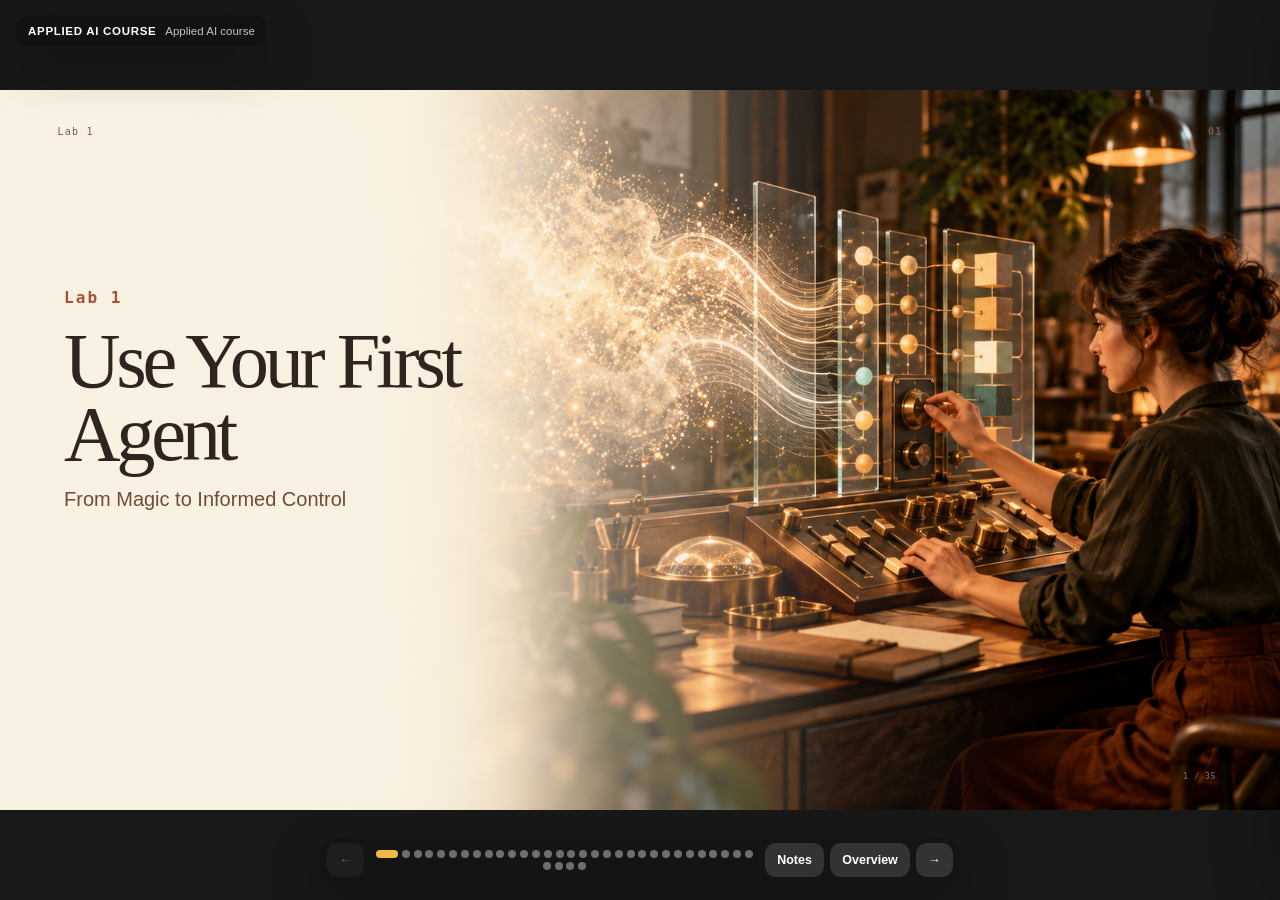
==== session-1/index.html @ b7b02f61 "Publish updated Lab 1 and Lab 2 presentations with participant notes" ====
<!doctype html><html lang="en"><head><meta charset="utf-8"><meta name="viewport" content="width=device-width,initial-scale=1"><link rel="stylesheet" href="../shared/styles.css?v=20261012-final-lab-1"><link rel="stylesheet" href="../shared/final-lab.css?v=20261012-final-lab-1"><link rel="stylesheet" href="../shared/lab1-feedback.css?v=20261027-artifact"><link rel="stylesheet" href="../shared/lab1-next.css?v=20261026-refresh"><link rel="stylesheet" href="../shared/lab1-interface.css?v=20261026-refresh"><link rel="stylesheet" href="../shared/lab1-additions.css?v=20261101-merged"><link rel="stylesheet" href="../shared/introduction.css?v=20261101-merged"></head><body data-deck="complete"><main id="deck" aria-live="polite"></main><div class="topbar"><div><b id="deckTitle"></b><span>Applied AI course</span></div><div><span>Full version</span><b id="deckDuration"></b></div></div><nav class="controls"><button id="previous">←</button><div id="progress"></div><button id="notesButton">Notes</button><button id="overviewButton">Overview</button><button id="next">→</button></nav><aside id="notes" aria-hidden="true"><button id="closeNotes">×</button><h2 id="notesTitle"></h2><div id="notesBody"></div></aside><section id="overview"><header><div><p>SECTION OVERVIEW</p><h2>Slide sequence</h2></div><button id="closeOverview">Close</button></header><div id="overviewGrid"></div></section><script src="../shared/decks.js?v=20261012-final-lab-1"></script><script src="../shared/setup-deck.js?v=20261012-final-lab-1"></script><script src="../shared/final-lab-deck.js?v=20261012-final-lab-1"></script><script src="../shared/lab1-additions-deck.js?v=20261101-merged"></script><script src="../shared/introduction-deck.js?v=20261101-community-led"></script><script src="../shared/complete-deck.js?v=20261101-merged"></script><script src="../shared/lab1-feedback-notes.js?v=20261025-approved"></script><script src="../shared/participant-notes.js?v=20261101-community-led"></script><script src="../shared/app.js?v=20261101-participant-notes"></script><script src="../shared/final-lab-enhance.js?v=20261012-final-lab-1"></script><script src="../shared/lab1-feedback.js?v=20261027-artifact"></script><script src="../shared/lab1-next.js?v=20261026-refresh"></script><script src="../shared/lab1-interface-annotations.js?v=20261026-refresh"></script><script src="../shared/lab1-interface.js?v=20261026-refresh"></script><script src="../shared/lab1-additions.js?v=20261101-merged"></script><script src="../shared/lab1-hosting.js?v=20261101-merged"></script><script src="../shared/introduction.js?v=20261101-community-led"></script></body></html>
---- shared/styles.css ----
:root{--ink:#13232c;--paper:#f4f7f5;--muted:#53666f;--accent:#745de8;--accent2:#14b8c4;--warm:#f0a536;--alert:#ef5d66;--shadow:0 18px 55px rgba(0,0,0,.24)}
.sandbox-focus{left:10.8%!important;top:31%!important;width:12%!important;height:11%!important}
.github-signup-focus{left:92.4%!important;top:3%!important;width:5.8%!important;height:9%!important}
.drive-mark{left:57%!important}.microsoft-mark{left:66%!important}

/* Approved Claude Code refinements. */
.prompt-cowboy-flow a,.prompt-cowboy-flow button{display:inline-grid;place-items:center;padding:.65rem 1rem;border:2px solid #704b37;border-radius:999px;background:#fff8e9;color:#30241f;font-size:clamp(18px,1.3vw,22px);font-weight:850;text-decoration:none;cursor:pointer}.prompt-cowboy-flow a:hover,.prompt-cowboy-flow button:hover,.prompt-cowboy-flow button.active{background:#704b37;color:#fff}.guidance-prompt{margin-top:.3rem}.guidance-prompt .copy-card{padding:.8rem 1rem}.guidance-prompt .copy-card pre{max-height:11vh;font-size:clamp(14px,1vw,17px);line-height:1.3}.prompt-practice:has(.guidance-prompt:not([hidden]))>.copy-card pre{max-height:19vh}.prompt-practice:has(.guidance-prompt:not([hidden]))>.copy-card{padding:1rem}
.context-image-labels{position:absolute;z-index:3;left:2%;right:2%;top:1rem;display:grid;grid-template-columns:repeat(6,1fr);gap:.5rem}.context-image-labels span{padding:.5rem .35rem;border-radius:999px;background:rgba(48,36,31,.9);color:#fff;font-size:clamp(15px,1vw,18px);font-weight:850;text-align:center;backdrop-filter:blur(8px)}
.mcp-image{background:#f8efe0}.mcp-image figcaption{display:none}.mcp-service-labels{position:absolute;inset:.65rem 0 auto;z-index:3}.mcp-service-labels span{position:absolute;transform:translateX(-50%);padding:.3rem .7rem;border-radius:999px;background:rgba(48,36,31,.88);color:#fff;font-size:clamp(17px,1.1vw,21px);font-weight:800;line-height:1;box-shadow:0 5px 14px rgba(48,36,31,.16)}.mcp-service-labels span:nth-child(1){left:32.4%}.mcp-service-labels span:nth-child(2){left:50%}.mcp-service-labels span:nth-child(3){left:67.6%}
.skill-essentials article,.git-benefits article{background:#fff8e9!important;color:#30241f!important;border-color:#704b37!important}.skill-essentials article:nth-child(2),.git-benefits article:nth-child(2){background:#f2e3ce!important}.skill-essentials article:nth-child(3),.git-benefits article:nth-child(3){background:#e8d6bd!important}.github-link{display:block;color:inherit;text-decoration:none}.github-link:focus-visible{outline:5px solid #ad5736;outline-offset:5px;border-radius:28px}
.git-command-list{display:grid;grid-template-columns:1fr 1fr;gap:.75rem;min-height:49vh}.git-command-list>article{display:grid;grid-template-columns:10rem 1fr;gap:.8rem;align-items:center;padding:.8rem 1rem;border:3px solid #704b37;border-radius:20px;background:#fff8e9;box-shadow:6px 7px 0 rgba(112,75,55,.11)}.git-command-list>article>b{font-family:Inter,Arial,sans-serif;font-size:clamp(22px,1.55vw,27px);line-height:1}.command-options{display:grid;gap:.45rem}.command-line{display:grid;grid-template-columns:5.2rem 1fr auto;gap:.55rem;align-items:center;padding:.45rem .55rem;border-radius:12px;background:#30241f;color:#fff}.command-line.single{grid-template-columns:1fr auto}.command-line small{font-size:clamp(13px,.9vw,16px);font-weight:850;color:#e9d6bd}.command-line code,.command-line pre{margin:0;overflow:hidden;white-space:pre-wrap;color:#fff;font:750 clamp(13px,.9vw,16px)/1.25 Menlo,Consolas,monospace}.command-line button{padding:.45rem .7rem;border:0;border-radius:999px;background:#e6c596;color:#30241f;font-size:clamp(13px,.88vw,15px);font-weight:850;cursor:pointer}
*{box-sizing:border-box}
html,body{margin:0;width:100%;height:100%;overflow:hidden;background:#181818;color:var(--ink);font-family:Inter,Arial,Helvetica,sans-serif}
button{font:inherit}.topbar{position:fixed;left:1rem;right:1rem;top:1rem;z-index:80;display:flex;justify-content:space-between;pointer-events:none}.topbar div{display:flex;gap:.55rem;align-items:center;padding:.55rem .75rem;border-radius:12px;background:rgba(19,19,19,.84);color:#fff;box-shadow:var(--shadow);backdrop-filter:blur(12px);font-size:.72rem}.topbar b{letter-spacing:.06em;text-transform:uppercase}.topbar span{color:#bfc3c5}
#deck{position:fixed;left:50%;top:50%;width:min(100vw,calc(100vh * 1.777777));height:min(100vh,56.25vw);transform:translate(-50%,-50%);overflow:hidden;background:#eee}.slide-theme{display:contents}
.slide{position:absolute;inset:0;display:none;overflow:hidden;isolation:isolate}.slide.active{display:block}.slide h1,.slide p{margin:0}.slide-image{position:absolute;inset:0;z-index:-5;width:100%;height:100%;object-fit:cover}.image-wash,.grid-bg,.paper-texture{position:absolute;inset:0;z-index:-4}.slide-header{position:absolute;left:4.5vw;right:4.5vw;top:4vh;display:flex;justify-content:space-between;font-family:Menlo,Consolas,monospace;font-size:clamp(10px,.78vw,14px);letter-spacing:.12em}.slide-copy{position:absolute;left:5vw;top:13vh;width:43vw}.eyebrow{font-family:Menlo,Consolas,monospace;font-size:clamp(10px,.78vw,14px);font-weight:800;letter-spacing:.13em}.slide-copy h1{margin:.65rem 0 1rem;font-size:clamp(40px,4.7vw,76px);font-weight:650;letter-spacing:-.055em;line-height:.94}.subtitle{max-width:38ch;font-size:clamp(16px,1.3vw,23px);line-height:1.35}.visual-stage{position:absolute;right:5vw;top:20vh;width:42vw;min-height:48vh}.visual-list{display:grid;gap:.72rem;margin:0;padding:0;list-style:none}.visual-list li{position:relative;padding:1rem 1.1rem;font-size:clamp(14px,1.18vw,21px);line-height:1.25}.activity{position:absolute;left:5vw;bottom:10vh;width:42vw;padding:.9rem 1rem;border-left:4px solid currentColor}.activity small{display:block;margin-bottom:.35rem;font-family:Menlo,Consolas,monospace;font-size:clamp(9px,.7vw,12px);font-weight:800;letter-spacing:.12em}.activity p{font-size:clamp(13px,1.08vw,19px);line-height:1.35}footer{position:absolute;left:5vw;right:5vw;bottom:3.2vh;display:flex;justify-content:space-between;font-family:Menlo,Consolas,monospace;font-size:clamp(8px,.65vw,11px);letter-spacing:.06em}

/* Technical learning studio */
.theme-studio .slide{background:var(--paper);color:var(--ink)}.theme-studio .grid-bg{background-image:linear-gradient(rgba(19,35,44,.055) 1px,transparent 1px),linear-gradient(90deg,rgba(19,35,44,.055) 1px,transparent 1px);background-size:32px 32px}.theme-studio .slide-header{color:#51636c}.theme-studio .eyebrow{color:var(--accent)}.theme-studio .visual-list{grid-template-columns:repeat(2,1fr)}.theme-studio .visual-list li{min-height:10vh;border-top:5px solid var(--accent2);background:rgba(255,255,255,.88);box-shadow:10px 10px 0 rgba(20,184,196,.1)}.theme-studio .visual-list li:nth-child(2n){border-color:var(--accent)}.theme-studio .visual-list li:nth-child(3n){border-color:var(--warm)}.theme-studio .activity{color:#34505b;border-color:var(--alert)}.theme-studio footer{color:#65777e}
.theme-studio .layout-hero .slide-copy{width:50vw;top:16vh}.theme-studio .layout-hero .slide-copy h1{font-size:clamp(54px,6.2vw,98px)}.theme-studio .layout-hero .visual-stage{top:51vh;left:5vw;right:5vw;width:auto;min-height:0}.theme-studio .layout-hero .visual-list{grid-template-columns:repeat(4,1fr)}.theme-studio .layout-hero .activity{left:auto;right:5vw;top:17vh;bottom:auto;width:28vw}.theme-studio .layout-journey .visual-list{grid-template-columns:repeat(5,1fr);gap:.8vw}.theme-studio .layout-journey .visual-list li{display:grid;place-items:center;min-height:20vh;text-align:center}.theme-studio .layout-system .visual-list,.theme-studio .layout-layers .visual-list{grid-template-columns:repeat(3,1fr)}.theme-studio .layout-poll .visual-list,.theme-studio .layout-decision .visual-list{grid-template-columns:repeat(2,1fr)}.theme-studio .layout-classification .visual-list{grid-template-columns:repeat(5,1fr)}.theme-studio .layout-classification .visual-list li{padding:.85rem;min-height:22vh}.theme-studio .layout-secrets .visual-list{grid-template-columns:repeat(5,1fr)}

/* Cinematic illustrated world */
.theme-cinematic .slide{background:linear-gradient(135deg,#f5ead7,#c8a983);color:#30241f}.theme-cinematic .image-wash{background:linear-gradient(90deg,rgba(249,241,225,.98) 0%,rgba(249,241,225,.9) 34%,rgba(249,241,225,.2) 63%,transparent 82%)}.theme-cinematic .slide-header{color:#735e50}.theme-cinematic .eyebrow{color:#a45232}.theme-cinematic .slide-copy h1{font-family:Georgia,"Times New Roman",serif;font-weight:500}.theme-cinematic .subtitle{color:#704b37}.theme-cinematic .visual-stage{padding:1.2rem;background:rgba(37,27,21,.78);color:#fff;border:1px solid rgba(255,255,255,.22);border-radius:22px;box-shadow:var(--shadow);backdrop-filter:blur(10px)}.theme-cinematic .visual-list li{padding:.85rem 1rem;border-bottom:1px solid rgba(255,255,255,.18)}.theme-cinematic .activity{border-color:#a45232;color:#544338;background:rgba(255,255,255,.34)}.theme-cinematic footer{color:#705c4f}.theme-cinematic .layout-hero .slide-copy{top:20vh;width:46vw}.theme-cinematic .layout-hero .slide-copy h1{font-size:clamp(52px,6vw,94px)}.theme-cinematic .layout-hero .visual-stage{display:none}.theme-cinematic .layout-hero .activity{bottom:12vh}.theme-cinematic .layout-training{color:#fff}.theme-cinematic .layout-training .image-wash{background:linear-gradient(90deg,rgba(32,22,17,.96),rgba(32,22,17,.78) 48%,rgba(32,22,17,.08) 82%)}.theme-cinematic .layout-training .slide-copy{width:44vw}.theme-cinematic .layout-training .eyebrow{color:#ffc359}.theme-cinematic .layout-training .subtitle{color:#ddd1c7}.theme-cinematic .layout-training .visual-stage{top:38vh;left:5vw;right:auto;width:48vw;min-height:0}.theme-cinematic .layout-training .activity{left:auto;right:4vw;bottom:9vh;width:30vw;color:#fff;background:rgba(35,25,20,.72);border-color:#ffc359}.theme-cinematic .layout-training footer{color:#eee}.theme-cinematic .layout-folder .visual-stage,.theme-cinematic .layout-document .visual-stage{background:rgba(255,255,255,.83);color:#33261f}.theme-cinematic .layout-folder .visual-list li,.theme-cinematic .layout-document .visual-list li{border-color:rgba(51,38,31,.18)}

/* Lab 1 cinematic opening and reusable agent navigation. */
.theme-cinematic .layout-lab-hero .slide-copy{left:5vw;top:22vh;width:35vw}.theme-cinematic .layout-lab-hero .slide-copy h1{margin-bottom:1.1rem;font-size:clamp(66px,6.125vw,98px);line-height:.92}.theme-cinematic .layout-lab-hero .subtitle{max-width:18ch;font-size:clamp(22px,1.7vw,28px);line-height:1.25}.theme-cinematic .layout-lab-hero .visual-stage{display:none}.theme-cinematic .layout-lab-hero .image-wash{background:linear-gradient(90deg,rgba(249,241,225,.99) 0%,rgba(249,241,225,.96) 31%,rgba(249,241,225,.42) 48%,rgba(249,241,225,.05) 66%,transparent 80%)}
.theme-cinematic .layout-agent-navigation .slide-copy{left:5vw;top:18vh;width:31vw}.theme-cinematic .layout-agent-navigation .slide-copy h1{margin-bottom:1rem;font-size:clamp(58px,5.35vw,86px);line-height:.93}.theme-cinematic .layout-agent-navigation .subtitle{max-width:25ch;font-size:clamp(21px,1.55vw,26px);line-height:1.3}.theme-cinematic .layout-agent-navigation .image-wash{background:linear-gradient(90deg,rgba(249,241,225,.99) 0%,rgba(249,241,225,.95) 29%,rgba(249,241,225,.5) 40%,rgba(249,241,225,.05) 55%,transparent 69%)}.theme-cinematic .layout-agent-navigation .visual-stage{inset:0;width:100%;height:100%;min-height:0;padding:0;background:transparent;border:0;border-radius:0;box-shadow:none;backdrop-filter:none;pointer-events:none}.agent-navigation-map{position:absolute;inset:0}.agent-system-caption,.agent-nav-label{position:absolute;z-index:3;display:grid;place-items:center;transform:translate(-50%,-50%);border:2px solid #704b37;border-radius:999px;background:rgba(255,248,233,.94);color:#30241f;box-shadow:0 8px 22px rgba(48,36,31,.18);font-family:Inter,Arial,Helvetica,sans-serif;font-weight:850;line-height:1;text-align:center;backdrop-filter:blur(9px)}.agent-system-caption{left:65%;top:29%;padding:.5rem 1.2rem;background:#30241f;color:#fff;border-color:#30241f;font-size:clamp(16px,1.15vw,20px)}.agent-nav-label{min-width:8.5rem;padding:.65rem 1rem;font-size:clamp(17px,1.25vw,22px)}.agent-nav-label.component-context{left:45%;top:16%}.agent-nav-label.component-tools{left:84%;top:15%}.agent-nav-label.component-model{left:65%;top:50%}.agent-nav-label.component-human{left:42%;top:79%;min-width:12.5rem}.agent-nav-label.component-permissions{left:85%;top:78%;min-width:10rem}.agent-nav-label.state-current{background:#f0a536;border-color:#30241f;color:#30241f;box-shadow:0 0 0 7px rgba(240,165,54,.22),0 10px 24px rgba(48,36,31,.24)}.agent-nav-label.state-upcoming{opacity:.44;filter:grayscale(1)}.agent-component-shade{position:absolute;z-index:2;display:none;border:5px solid transparent;border-radius:38%;transform:translate(-50%,-50%)}.agent-component-shade.component-context{left:45%;top:22%;width:24%;height:31%}.agent-component-shade.component-tools{left:85%;top:22%;width:23%;height:32%}.agent-component-shade.component-model{left:65%;top:49%;width:20%;height:36%;border-radius:50%}.agent-component-shade.component-human{left:42%;top:77%;width:28%;height:35%}.agent-component-shade.component-permissions{left:86%;top:75%;width:22%;height:34%}.agent-component-shade.state-upcoming{display:block;background:rgba(48,36,31,.42);backdrop-filter:grayscale(1) brightness(.62)}.agent-component-shade.state-current{display:block;border-color:#f0a536;background:rgba(240,165,54,.06);box-shadow:0 0 0 10px rgba(240,165,54,.12),0 0 30px rgba(240,165,54,.34)}

/* Tactile storybook workshop */
.theme-storybook .slide{background:#e9ddc8;color:#2d2823}.theme-storybook .paper-texture{background:radial-gradient(circle at 10% 20%,rgba(255,255,255,.7),transparent 32%),linear-gradient(145deg,rgba(255,255,255,.2),rgba(126,74,43,.08));mix-blend-mode:screen}.theme-storybook .image-wash{background:linear-gradient(90deg,rgba(244,232,211,.98),rgba(244,232,211,.87) 36%,rgba(244,232,211,.13) 66%,transparent 82%)}.theme-storybook .slide-header{color:#655a4f}.theme-storybook .eyebrow{color:#ad5736}.theme-storybook .slide-copy h1{font-family:Georgia,"Times New Roman",serif;font-weight:500}.theme-storybook .subtitle{color:#5d5147}.theme-storybook .visual-stage{padding:1.35rem 1.5rem;border:3px solid #164a41;border-radius:8px;background:#fff9eb;box-shadow:14px 14px 0 #c96b42;transform:rotate(.4deg)}.theme-storybook .visual-list li{padding:.8rem 1rem;border-bottom:1px solid #d8c8ad}.theme-storybook .visual-list li::before{content:counter(list-item,decimal-leading-zero);margin-right:.8rem;color:#c96b42;font-family:Menlo,Consolas,monospace;font-weight:800}.theme-storybook .activity{border-color:#c96b42;background:rgba(255,249,235,.7);color:#51463d}.theme-storybook footer{color:#6d6257}.theme-storybook .layout-hero .slide-copy{top:19vh;width:47vw}.theme-storybook .layout-hero .slide-copy h1{font-size:clamp(50px,5.8vw,92px)}.theme-storybook .layout-hero .visual-stage{display:none}.theme-storybook .layout-hero .activity{bottom:12vh}.theme-storybook .layout-activity .visual-list,.theme-storybook .layout-criteria .visual-list,.theme-storybook .layout-evidence .visual-list{display:grid;grid-template-columns:repeat(2,1fr)}.theme-storybook .layout-experiment .visual-stage{transform:rotate(-.5deg);box-shadow:14px 14px 0 #ddb34b}

/* Special visuals */
.training-console{padding:.2rem .2rem .1rem}.training-question small{color:#ffc359;font-family:Menlo,Consolas,monospace;font-size:.72rem;letter-spacing:.12em}.training-question p{margin:.7rem 0 1.1rem;font-size:clamp(19px,1.65vw,29px)}.candidate{color:#ffc359;font-family:Menlo,Consolas,monospace}.loss-row,.iteration-row{display:flex;justify-content:space-between;gap:1rem;font-family:Menlo,Consolas,monospace;font-size:clamp(10px,.78vw,13px)}.loss-track{height:10px;margin:.8rem 0;border-radius:99px;background:rgba(255,255,255,.16);overflow:hidden}.loss-fill{display:block;width:96%;height:100%;border-radius:inherit;background:linear-gradient(90deg,#ef7452,#ffc359);transition:width .35s}.challenge{margin-top:.8rem!important;color:#ffc359;font-weight:700}.training-actions{display:flex;gap:.6rem;margin-top:1rem}.training-actions button{border:1px solid #fff;border-radius:999px;padding:.62rem .85rem;background:transparent;color:#fff;cursor:pointer}.training-actions .primary{border-color:#ffc359;background:#ffc359;color:#30241f;font-weight:800}.token-demo{padding:1rem}.source-sentence{font-family:Georgia,serif;font-size:clamp(24px,2.2vw,38px)}.token-row{display:flex;flex-wrap:wrap;gap:.55rem;margin:1.4rem 0}.token-row span{padding:.75rem .9rem;border-radius:8px;background:hsl(calc(22 + var(--i)*18),70%,55%);font-family:Menlo,Consolas,monospace;font-size:clamp(14px,1.1vw,19px)}.token-code{color:#d9cfc8;font-family:Menlo,Consolas,monospace}.probability-demo>p{margin-bottom:1.4rem!important;font-family:Georgia,serif;font-size:clamp(20px,1.7vw,29px)}.probability-demo>div{display:grid;grid-template-columns:1fr 2fr auto;gap:.7rem;align-items:center;margin:.8rem 0}.probability-demo i{height:13px;border-radius:99px;background:#e1d2c4;overflow:hidden}.probability-demo i::after{content:"";display:block;width:var(--w);height:100%;background:hsl(calc(22 + var(--i)*22),72%,57%)}.probability-demo b{font-family:Menlo,Consolas,monospace}

/* AI theory slides 8 and 9: centre-left teaching controls over cinematic imagery. */
.theme-cinematic .layout-tokens,.theme-cinematic .layout-training{color:#fff}.theme-cinematic .layout-tokens .image-wash,.theme-cinematic .layout-training .image-wash{background:linear-gradient(90deg,rgba(31,21,16,.97) 0%,rgba(31,21,16,.91) 47%,rgba(31,21,16,.28) 69%,transparent 86%)}.theme-cinematic .layout-tokens .slide-copy,.theme-cinematic .layout-training .slide-copy{left:5vw;top:9vh;width:52vw}.theme-cinematic .layout-tokens .slide-copy h1,.theme-cinematic .layout-training .slide-copy h1{margin-bottom:.6rem;font-size:clamp(48px,4vw,64px);line-height:.98}.theme-cinematic .layout-tokens .subtitle,.theme-cinematic .layout-training .subtitle{max-width:50vw;color:#eee2d8;font-size:clamp(18px,1.44vw,23px)}.theme-cinematic .layout-tokens .visual-stage,.theme-cinematic .layout-training .visual-stage{left:5vw;right:auto;top:29vh;width:50vw;min-height:0;padding:0;background:transparent;border:0;border-radius:0;box-shadow:none;backdrop-filter:none}
.token-demo,.training-console{padding:1.2vw 1.35vw;border:1px solid rgba(255,255,255,.26);border-radius:22px;background:rgba(27,20,16,.88);box-shadow:0 18px 55px rgba(0,0,0,.27);backdrop-filter:blur(11px)}.token-definition{color:#ffc359;font-size:clamp(16px,1.15vw,19px);font-weight:750}.source-sentence{margin:.42rem 0 .8rem!important;font-size:clamp(23px,1.85vw,30px)}.token-stage{margin-top:.65rem}.token-stage small,.token-generation>small,.training-question small,.training-answers small{display:block;margin-bottom:.4rem;color:#ffc359;font-size:clamp(12px,.9vw,15px);font-weight:800;letter-spacing:.04em}.token-pieces,.token-ids{display:flex;flex-wrap:wrap;gap:.38rem}.token-pieces span,.token-ids span{display:grid;place-items:center;min-width:3.25rem;height:2.25rem;padding:0 .6rem;border-radius:8px;font-size:clamp(14px,1vw,17px);font-weight:750}.token-pieces span{background:#fff3dd;color:#35251e}.token-ids span{background:#345f60;color:#fff;font-family:Menlo,Consolas,monospace}.token-generation{margin-top:.75rem;padding-top:.7rem;border-top:1px solid rgba(255,255,255,.2)}.generated-tokens{display:flex;align-items:center;flex-wrap:wrap;gap:.35rem;min-height:2.8rem}.generated-tokens em{color:#cabbb0;font-size:clamp(15px,1vw,17px)}.generated-token{display:grid;place-items:center;min-width:2.8rem;height:2.35rem;padding:0 .55rem;border-radius:8px;background:#fff3dd;color:#35251e;font-size:clamp(17px,1.25vw,21px);font-style:normal;font-weight:800;transition:transform .25s,background .25s}.generated-token.revealing{background:#ffc359;font-family:Menlo,Consolas,monospace;transform:scale(1.05)}.token-actions,.training-actions{display:flex;gap:.7rem;margin-top:.7rem}.token-actions button,.training-actions button{border:1px solid #fff;border-radius:999px;padding:.65rem 1rem;background:transparent;color:#fff;font-size:clamp(14px,1vw,17px);font-weight:750;cursor:pointer}.token-actions .primary,.training-actions .primary{border-color:#ffc359;background:#ffc359;color:#30241f}.token-actions button:disabled,.training-actions button:disabled{cursor:default;opacity:.52}
.theme-cinematic .layout-training .visual-stage{top:31vh}
.theme-cinematic .layout-tokens .visual-stage{width:42vw}.layout-tokens .token-demo{padding:1.45vw 1.55vw}.layout-tokens .source-sentence{margin:0 0 1rem!important;font-size:clamp(27px,2.05vw,34px)}.layout-tokens .token-stage{margin-top:.8rem}.layout-tokens .token-pieces,.layout-tokens .token-ids{gap:.48rem}.layout-tokens .token-pieces span,.layout-tokens .token-ids span{display:flex;align-items:center;justify-content:center;min-width:3.35rem;height:2.65rem;padding:.1rem .7rem;font-size:clamp(16px,1.18vw,20px);line-height:1}.layout-tokens .token-generation{margin-top:1rem;padding-top:1rem}.layout-tokens .generated-tokens{align-items:center;min-height:3rem}.layout-tokens .generated-token{display:flex;align-items:center;justify-content:center;height:2.65rem;font-size:clamp(19px,1.38vw,23px);line-height:1}.layout-tokens .token-actions{margin-top:.9rem}.layout-tokens .token-actions button{font-size:clamp(15px,1.08vw,18px)}
.parameter-visual small{display:block;margin-bottom:.45rem;color:#ffc359;font-size:clamp(12px,.9vw,15px);font-weight:800;text-align:center}.parameter-pulse{grid-template-columns:repeat(6,1fr)}
.training-question p{margin:.2rem 0 .7rem!important;font-size:clamp(22px,1.55vw,26px)}.training-answers{display:grid;grid-template-columns:1fr 1fr;gap:.75rem}.training-answers>div{min-height:5.6rem;padding:.75rem 1rem;border:1px solid rgba(255,255,255,.23);border-radius:14px;background:rgba(255,255,255,.07)}.training-answers b{display:block;font-family:Georgia,serif;font-size:clamp(22px,1.6vw,27px)}.training-answers .candidate{color:#ffc359;font-family:Menlo,Consolas,monospace}.training-progress{display:grid;grid-template-columns:1fr 8.4rem;gap:1rem;align-items:center;margin-top:.85rem}.loss-row{font-size:clamp(15px,1.05vw,18px)}.loss-track{height:14px;margin:.75rem 0 0}.parameter-pulse{display:grid;grid-template-columns:repeat(6,1fr);gap:.28rem}.parameter-pulse i{aspect-ratio:1;border-radius:3px;background:linear-gradient(135deg,#ffc359,#54cfca);transition:opacity .35s,transform .35s}.challenge{min-height:1.8rem;margin:.75rem 0 0!important;color:#ffc359;font-family:Georgia,serif;font-size:clamp(20px,1.5vw,25px);font-weight:700}.challenge[hidden]{display:none}.training-actions{margin-top:.75rem}

/* Relationship diagrams */
.visual-stage b,.visual-stage small{font-family:Menlo,Consolas,monospace}.visual-stage span{display:block}.stack-diagram{display:flex;align-items:center;justify-content:center;gap:.65rem;min-height:36vh}.stack-diagram div{flex:1;padding:1.2rem .8rem;border:2px solid currentColor;border-radius:14px;text-align:center}.stack-diagram span{margin-top:.55rem;font-size:.8em;opacity:.72}.stack-diagram i{font-size:.72em;font-style:normal;opacity:.65}.system-map{position:relative;min-height:39vh}.system-core{position:absolute;left:50%;top:50%;width:34%;padding:1.25rem;transform:translate(-50%,-50%);border-radius:50%;background:var(--accent);color:#fff;text-align:center}.system-core span{margin-top:.4rem;font-size:.8em}.orbit{position:absolute;padding:.65rem .8rem;border:2px solid var(--accent2);border-radius:999px;background:#fff;font:700 .75em Menlo,Consolas,monospace}.o1{left:5%;top:9%}.o2{right:4%;top:10%}.o3{right:1%;bottom:9%}.o4{left:3%;bottom:8%}.o5{left:39%;bottom:0}.four-checks{display:grid;grid-template-columns:repeat(2,1fr);gap:.8rem}.four-checks div{min-height:15vh;padding:1rem;border:2px solid currentColor;border-radius:18px;background:rgba(255,255,255,.75)}.four-checks b{display:block;margin-bottom:.7rem;color:var(--accent);font-size:1.25em}.four-checks.recap b{color:var(--alert)}.flow-diagram{display:flex;flex-wrap:wrap;align-items:center;justify-content:center;gap:.55rem;min-height:34vh}.flow-diagram div{padding:.95rem;border:2px solid currentColor;border-radius:12px;text-align:center}.flow-diagram i{font-size:.7em;font-style:normal;opacity:.75}.flow-diagram .loop{flex-basis:100%;text-align:center;color:#ffc359}.quadrant-diagram{display:grid;grid-template-columns:repeat(2,1fr);gap:.7rem}.quadrant-diagram div{min-height:15vh;padding:1rem;border:1px solid rgba(255,255,255,.38);border-radius:13px}.quadrant-diagram span{margin-top:.65rem;font-size:.78em;opacity:.78}.split-diagram{display:grid;grid-template-columns:1fr auto 1fr;gap:.8rem;align-items:center;min-height:35vh}.split-diagram>div:not(.versus){padding:1.2rem;border:2px solid currentColor;border-radius:16px}.split-diagram small{display:block;margin-bottom:.7rem;color:#ffc359}.split-diagram span{margin-top:.7rem;font-size:.78em;line-height:1.45}.versus{font-size:1.8em}.context-stack{display:flex;flex-direction:column-reverse;gap:.3rem}.context-stack div{padding:.65rem 1rem;border-radius:8px;background:rgba(255,255,255,.13);border-left:5px solid #ffc359}.context-stack small{margin-top:.5rem;line-height:1.35;color:#eadfd6}.choice-grid{display:grid;grid-template-columns:repeat(2,1fr);gap:.6rem}.choice-grid div{padding:.8rem;border:1px solid rgba(255,255,255,.32);border-radius:10px}.choice-grid span{margin-top:.35rem;font-size:.75em;opacity:.75}.choice-grid .human{grid-column:1/-1;border-color:#ffc359}.boundary-diagram{display:grid;grid-template-columns:1fr auto 1fr;gap:.75rem;align-items:center;min-height:34vh}.boundary-diagram>div{padding:1rem;border-radius:14px}.inside{border:2px solid #5fd2ad}.outside{border:2px dashed #ef7452}.boundary-diagram span{margin-top:.6rem;font-size:.76em}.gate{background:#ffc359;color:#30241f;font:800 .68em/1.4 Menlo,Consolas,monospace;text-align:center}.security-layers{display:flex;flex-direction:column;gap:.36rem}.security-layers div{padding:.65rem 1rem;border-left:8px solid var(--accent2);background:#fff;box-shadow:6px 6px 0 rgba(20,184,196,.08)}.security-layers div:nth-child(2n){border-color:var(--accent)}.secret-gate{display:grid;grid-template-columns:1fr 1fr;gap:.7rem;align-items:center}.agent-node,.hook-node{padding:1rem;border:2px solid var(--accent);border-radius:14px;text-align:center}.hook-node span{margin-top:.4rem;font-size:.75em}.path{padding:.75rem;border-radius:10px;background:#fff}.path b{float:right}.path.good{border-left:7px solid #2ca67a}.path.good b{color:#20815e}.path.bad{border-left:7px solid var(--alert)}.path.bad b{color:#c83d49}.secret-gate small{grid-column:1/-1;text-align:center;color:var(--muted)}

.system-map .orbit{font-size:.68em}.system-map .o1{left:4%;top:7%;right:auto;bottom:auto}.system-map .o2{right:1%;top:8%;left:auto;bottom:auto}.system-map .o3{right:1%;top:44%;left:auto;bottom:auto}.system-map .o4{right:5%;bottom:5%;left:auto;top:auto}.system-map .o5{left:3%;bottom:5%;right:auto;top:auto}.system-map .o6{left:1%;top:44%;right:auto;bottom:auto}

/* Orientation slide 2: before/after model-to-agent comparison. */
.theme-studio .layout-model-agent .slide-copy{left:5vw;top:9vh;width:90vw}.theme-studio .layout-model-agent .slide-copy h1{margin-bottom:.65rem;font-size:clamp(64px,6.125vw,98px);line-height:.94}.theme-studio .layout-model-agent .subtitle{max-width:none;font-size:clamp(18px,1.44vw,23px)}.theme-studio .layout-model-agent .visual-stage{left:5vw;right:5vw;top:32vh;width:90vw;min-height:55vh}.model-agent-stage{display:grid;grid-template-columns:20% 8% 1fr;gap:2.5%;align-items:center;min-height:55vh}.standalone-model{display:grid;place-items:center;width:14vw;max-width:230px;aspect-ratio:1;margin-inline:auto;border-radius:50%;background:#13232c;color:#fff;box-shadow:0 0 0 14px rgba(20,184,196,.14)}.standalone-model span{font-size:clamp(40px,3.1vw,50px);font-weight:780;letter-spacing:-.055em}.agent-arrow{font-style:normal;font-size:clamp(48px,4.5vw,72px);font-weight:450;color:#f0a536;text-align:center}.agent-environment{position:relative;height:55vh;border:4px solid #745de8;border-radius:34px;background:rgba(255,255,255,.82);box-shadow:14px 14px 0 rgba(116,93,232,.12)}.agent-name{position:absolute;left:5%;top:5%;z-index:3;font-size:clamp(32px,2.7vw,43px);letter-spacing:-.045em;color:#745de8}.agent-links{position:absolute;inset:0;z-index:0;width:100%;height:100%;overflow:hidden}.agent-links line{stroke:#a4b7ba;stroke-width:4;stroke-linecap:round}.agent-core{position:absolute;z-index:2;left:50%;top:51%;display:grid;place-items:center;width:11.2vw;max-width:180px;aspect-ratio:1;transform:translate(-50%,-50%);border-radius:50%;background:#13232c;color:#fff;font-size:clamp(38px,2.9vw,47px);font-weight:780;letter-spacing:-.055em;box-shadow:0 0 0 12px rgba(19,35,44,.08)}.agent-node{position:absolute;z-index:1;display:grid;place-items:center;min-width:0;padding:.7vw 1vw;border-radius:20px;background:#fff;color:#13232c;text-align:center;box-shadow:8px 9px 0 rgba(19,35,44,.09)}.agent-node b{font-size:clamp(25px,2.05vw,33px);letter-spacing:-.04em;line-height:.95;white-space:normal}.context-node{left:50%;top:10%;width:30%;height:16%;transform:translateX(-50%);border:3px solid #745de8;background:#f0ecff}.tools-node{right:4%;top:41%;width:17%;height:17%;border:3px solid #14b8c4;background:#e6fafc}.permissions-node{right:8%;bottom:7%;width:29%;height:17%;border:3px solid #f0a536;background:#fff5df}.human-node{left:8%;bottom:6%;width:27%;height:20%;border:3px solid #ef5d66;background:#fff0f1}

/* Orientation slides 3–6: approved no-image type 1.2 */
.theme-studio :is(.layout-agent-quartet,.layout-course-blocks,.layout-development-environment,.layout-practice-gallery) .slide-copy{left:5vw;top:9vh;width:90vw}.theme-studio :is(.layout-agent-quartet,.layout-course-blocks,.layout-development-environment,.layout-practice-gallery) .slide-copy h1{margin-bottom:.65rem;font-size:clamp(64px,6.125vw,98px);line-height:.94}.theme-studio :is(.layout-agent-quartet,.layout-course-blocks,.layout-development-environment,.layout-practice-gallery) .subtitle{max-width:none;font-size:clamp(18px,1.44vw,23px)}.theme-studio :is(.layout-agent-quartet,.layout-course-blocks,.layout-development-environment,.layout-practice-gallery) .visual-stage{left:5vw;right:5vw;top:32vh;width:90vw;min-height:55vh}
.agent-quartet{position:relative;height:53vh}.agent-quartet svg{position:absolute;inset:0;width:100%;height:100%}.agent-quartet line{stroke:#a4b7ba;stroke-width:4}.agent-card,.project-core{position:absolute;z-index:1;display:grid;place-items:center;border:3px solid #13232c;background:#fff;color:#13232c;box-shadow:10px 10px 0 rgba(19,35,44,.09);font-size:clamp(26px,2.15vw,35px);font-weight:760;letter-spacing:-.04em;text-align:center}.agent-card{width:27%;height:25%}.agent-card.research{left:3%;top:2%;border-color:#14b8c4}.agent-card.manager{right:3%;top:2%;border-color:#745de8}.agent-card.marketing{left:3%;bottom:2%;border-color:#f0a536}.agent-card.sales{right:3%;bottom:2%;border-color:#ef5d66}.project-core{left:50%;top:50%;width:25%;height:28%;transform:translate(-50%,-50%);border-radius:999px;background:#13232c;color:#fff;border-color:#13232c}
.course-blocks{display:flex;align-items:center;gap:.65vw;height:45vh}.course-blocks div{display:grid;flex:1 1 0;place-items:center;min-width:0;height:18vh;padding:1vw;border:3px solid #13232c;background:#fff;box-shadow:9px 9px 0 rgba(19,35,44,.09);font-size:clamp(32px,2.8125vw,45px);font-weight:760;line-height:.95;letter-spacing:-.04em;text-align:center}.course-blocks div:nth-of-type(1){border-color:#14b8c4}.course-blocks div:nth-of-type(2){border-color:#745de8}.course-blocks div:nth-of-type(3){border-color:#f0a536}.course-blocks div:nth-of-type(4){border-color:#ef5d66}.course-blocks div:nth-of-type(5){border-color:#14b8c4}.course-blocks i{flex:0 0 2vw;font-style:normal;font-size:clamp(28px,2.4vw,39px);color:#f0a536;text-align:center}
.development-map{position:relative;display:grid;grid-template-columns:1.65fr auto .8fr;gap:2.7vw;align-items:center;height:53vh;padding-bottom:11vh}.development-panel{height:35vh;padding:2vw;border:4px solid #745de8;border-radius:28px;background:#fff;box-shadow:12px 12px 0 rgba(116,93,232,.12)}.development-panel header{display:flex;align-items:center;gap:1.2vw}.development-panel header img{width:4.3vw;height:4.3vw}.development-panel header b{font-family:Inter,Arial,sans-serif;font-size:clamp(34px,3vw,48px);letter-spacing:-.05em}.development-steps{display:grid;grid-template-columns:repeat(3,1fr);gap:1vw;margin-top:4vh}.development-steps span{display:grid;place-items:center;height:11vh;border:2px solid #13232c;background:#f4f7f5;font-size:clamp(24px,1.9vw,31px);font-weight:760}.development-arrow{font-style:normal;font-size:clamp(50px,4.4vw,70px);color:#f0a536}.runtime-panel{display:grid;place-items:center;height:25vh;padding:1.4vw;border:4px solid #14b8c4;border-radius:28px;background:#fff;font-size:clamp(30px,2.4vw,39px);font-weight:780;letter-spacing:-.045em;text-align:center;box-shadow:12px 12px 0 rgba(20,184,196,.11)}.alternative-marks{position:absolute;left:0;right:0;bottom:0;display:flex;align-items:center;justify-content:center;gap:8vw;height:8vh}.alternative-marks img{width:4.2vw;height:4.2vw;object-fit:contain}
.practice-gallery{display:grid;grid-template-columns:repeat(3,1fr);gap:1.6vw;height:53vh}.practice-gallery img{width:100%;height:100%;object-fit:cover;border-radius:24px;box-shadow:10px 12px 0 rgba(19,35,44,.10)}

/* Orientation slide 1: four factors sized for the back of the room. */
.theme-studio .layout-hero.redesigned .slide-copy{left:4.5vw;top:16vh;width:35vw}.theme-studio .layout-hero.redesigned .slide-copy h1{font-size:clamp(54px,6.2vw,98px)}.theme-studio .layout-hero.redesigned .subtitle{max-width:29ch;font-size:clamp(19px,1.45vw,27px)}.theme-studio .layout-hero.redesigned .visual-stage{left:auto;right:4vw;top:20vh;width:46.75vw;min-height:41.3vh}.control-quarters{display:grid;grid-template-columns:repeat(2,minmax(0,1fr));grid-template-rows:repeat(2,1fr);gap:1.78vw;min-height:41.3vh}.control-quarter{position:relative;display:flex;align-items:center;overflow:hidden;padding:1.5vw 2vw;background:#fff;border:2px solid #13232c;box-shadow:11px 11px 0 rgba(19,35,44,.09)}.control-quarter::before{content:"";position:absolute;inset:0 auto 0 0;width:1.25vw;background:var(--accent2)}.control-quarter.context::before,.control-quarter.judgement::before{background:var(--accent)}.control-quarter.actions::before{background:var(--warm)}.control-quarter strong{position:relative;margin-left:1vw;font-family:Inter,Arial,Helvetica,sans-serif;font-size:45px;font-weight:760;letter-spacing:-.055em;line-height:.92;color:#13232c}

footer{justify-content:flex-end}.theme-cinematic .redesigned .slide-copy{top:17vh;width:36vw}.theme-cinematic .redesigned .slide-copy h1{font-size:clamp(42px,4.2vw,68px)}.theme-cinematic .redesigned .subtitle{max-width:30ch}.theme-cinematic .redesigned .visual-stage{right:4vw;top:14vh;width:55vw;min-height:72vh;padding:0;background:transparent;color:#30241f;border:0;border-radius:0;box-shadow:none;backdrop-filter:none;display:grid;align-items:center}.theme-cinematic .redesigned.layout-probability .visual-stage{padding:1.5rem 1.7rem;background:rgba(37,27,21,.84);color:#fff;border-radius:26px;box-shadow:var(--shadow)}

/* Expanded AI theory graphics */
.matrix-landscape{position:relative;display:grid;grid-template-columns:2.3fr .55fr 1fr;gap:1.1rem;align-items:center;min-height:55vh;padding:2.2rem;border-radius:36px;background:linear-gradient(145deg,#2d231e,#594436);color:#fff;box-shadow:var(--shadow)}.matrix-grid{display:grid;grid-template-columns:repeat(6,1fr);gap:.35rem;transform:perspective(700px) rotateY(8deg)}.matrix-grid i{aspect-ratio:1;border-radius:5px;background:hsl(calc(24 + var(--v)*.25),72%,calc(35% + var(--v)*.25%));box-shadow:inset 0 0 0 1px rgba(255,255,255,.18)}.vector-column{display:grid;gap:.35rem}.vector-column span{padding:.5rem .3rem;border-radius:5px;background:#f3b64d;color:#2d231e;font:700 .72em Menlo,monospace;text-align:center}.matrix-result{padding:1.2rem;border:2px solid #f3b64d;border-radius:50%;text-align:center}.matrix-result small{display:block;margin-top:.5rem;color:#d6c7bb;font-size:.76em}
.inference-pipeline{display:flex;align-items:center;justify-content:space-between;gap:.45rem;min-height:54vh}.inference-pipeline>div{display:grid;place-items:center;gap:.8rem;width:19%;aspect-ratio:1;border:2px solid #704b37;border-radius:50%;background:#fff8e9;box-shadow:0 14px 28px rgba(62,40,28,.14);text-align:center}.inference-pipeline .engine{background:#3a2c25;color:#fff;border-color:#f0a536}.inference-pipeline strong{font-size:2.1em}.inference-pipeline span{font-weight:750;font-size:.82em}.inference-pipeline>i{font-size:1.4em;font-style:normal;color:#ad5736}

/* AI theory slides 10 and 11: literal full-width diagrams. */
.theme-cinematic .redesigned.layout-parameters .slide-copy,.theme-cinematic .redesigned.layout-flow .slide-copy{left:5vw;top:8vh;width:90vw}.theme-cinematic .redesigned.layout-parameters .slide-copy h1,.theme-cinematic .redesigned.layout-flow .slide-copy h1{margin-bottom:.6rem;font-size:clamp(64px,6.125vw,98px);line-height:.96}.theme-cinematic .redesigned.layout-parameters .subtitle,.theme-cinematic .redesigned.layout-flow .subtitle{max-width:none;font-size:clamp(18px,1.44vw,23px)}.theme-cinematic .redesigned.layout-parameters .visual-stage,.theme-cinematic .redesigned.layout-flow .visual-stage{left:5vw;right:5vw;top:29vh;width:90vw;min-height:58vh;padding:0;background:transparent;border:0;border-radius:0;box-shadow:none;backdrop-filter:none}
.parameter-operation{display:grid;grid-template-columns:1.45fr auto 1fr auto 1fr;gap:1vw;align-items:center;min-height:54vh}.calibrated-matrix,.token-pair-table{align-self:stretch;padding:1rem;border:3px solid #704b37;border-radius:22px;background:#3a2c25;color:#fff;box-shadow:8px 10px 0 rgba(112,75,55,.12)}.calibrated-matrix>small,.token-pair-table>small{display:block;margin-bottom:.7rem;color:#ffc359;font-size:clamp(17px,1.25vw,21px);font-weight:850}.matrix-values{display:grid;grid-template-columns:repeat(6,1fr);gap:.42rem}.matrix-values span{display:grid;place-items:center;min-height:8.7vh;border-radius:7px;background:linear-gradient(145deg,#41524a,#65563c);color:#fff;font:750 clamp(13px,.95vw,16px) Menlo,Consolas,monospace;opacity:.66;box-shadow:inset 0 0 0 1px rgba(255,255,255,.1)}.matrix-values span.lit{background:linear-gradient(145deg,#f0a536,#75c9c2);color:#30241f;opacity:1;box-shadow:0 0 18px rgba(240,165,54,.32)}.operation-symbol{font-family:Georgia,serif;font-size:clamp(46px,3.7vw,60px);font-weight:500;color:#ad5736}.token-pair-table{display:grid;grid-template-rows:auto auto repeat(8,1fr);padding:.8rem;background:#fff8e9;color:#30241f}.token-pair-table>small{color:#ad5736}.token-pair-head,.token-pair-row{display:grid;grid-template-columns:1.15fr .85fr;align-items:center}.token-pair-head{border-bottom:2px solid #ad5736;color:#704b37;font-size:clamp(12px,.85vw,14px)}.token-pair-row{border-bottom:1px solid #d9c7ad;font-size:clamp(13px,.95vw,16px);font-weight:750}.token-pair-row:last-child{border-bottom:0}.token-pair-row code{text-align:right;color:#1d7365;font-family:Menlo,Consolas,monospace}.reply-vector{border-color:#1d7365}
.inference-journey{display:grid;grid-template-columns:1.2fr auto 1.15fr auto 1.25fr;gap:1.2vw;align-items:center;min-height:54vh}.inference-prompt,.fixed-parameters-card,.next-token-card{display:grid;align-content:center;min-height:38vh;padding:1.2vw;border:3px solid #704b37;border-radius:22px;background:#fff8e9;box-shadow:8px 10px 0 rgba(112,75,55,.11)}.inference-journey small{display:block;margin-bottom:.75rem;color:#ad5736;font-size:clamp(17px,1.25vw,21px);font-weight:850}.inference-prompt b{font-family:Georgia,serif;font-size:clamp(27px,2vw,34px);line-height:1.08}.prompt-token-numbers{display:flex;flex-wrap:wrap;gap:.35rem;margin-top:1.2rem}.prompt-token-numbers code{padding:.38rem .48rem;border-radius:6px;background:#3a2c25;color:#fff;font-size:clamp(12px,.88vw,15px)}.journey-arrow{font-style:normal;font-size:clamp(32px,2.8vw,46px);color:#ad5736}.fixed-parameters-card{background:#3a2c25}.fixed-parameters-card small{color:#ffc359}.matrix-values.compact{gap:.28rem}.matrix-values.compact span{min-height:5.8vh;font-size:clamp(10px,.7vw,12px)}.next-token-card{gap:.75rem}.next-token-card>div{display:grid;grid-template-columns:5.8rem 1fr 3.4rem;gap:.55rem;align-items:center}.next-token-card span{font-size:clamp(16px,1.12vw,19px);font-weight:800}.next-token-card>div>i{height:14px;border-radius:99px;background:#e0d2be;overflow:hidden}.next-token-card>div>i:after{content:"";display:block;width:max(var(--w),3px);height:100%;border-radius:inherit;background:linear-gradient(90deg,#ad5736,#f0a536)}.next-token-card b{font:800 clamp(14px,1vw,17px) Menlo,Consolas,monospace;text-align:right}
.proof-scale{display:grid;grid-template-columns:1fr .6fr 1fr;align-items:center;gap:1rem;min-height:54vh}.claim-card,.evidence-card{display:grid;align-content:center;gap:1rem;min-height:30vh;padding:1.5rem;border-radius:28px;text-align:center}.claim-card{background:#3e312a;color:#fff;transform:rotate(-2deg)}.evidence-card{background:#fff8e9;border:3px solid #1d7365;transform:rotate(2deg)}.claim-card strong,.evidence-card strong{font-family:Georgia,serif;font-size:1.45em}.proof-scale span{font-weight:800}.scale-arm{display:grid;grid-template-columns:1fr auto 1fr;align-items:center}.scale-arm i{height:3px;background:#ad5736}.scale-arm b{display:grid;place-items:center;width:3rem;height:3rem;border-radius:50%;background:#ad5736;color:#fff}
.source-compass{position:relative;min-height:61vh}.compass-core{position:absolute;left:50%;top:50%;display:grid;place-items:center;width:10rem;height:10rem;transform:translate(-50%,-50%);border-radius:50%;background:#3a2c25;color:#fff;font:800 1em/1.25 Menlo,monospace;text-align:center;box-shadow:0 0 0 16px rgba(240,165,54,.18)}.source-node{position:absolute;display:grid;grid-template-columns:auto 1fr;gap:.7rem;align-items:center;min-width:12rem;padding:1rem;border:2px solid #ad5736;border-radius:18px;background:#fff8e9}.source-node b{font-size:1.6em}.source-node span{font-weight:750}.source-node.north{left:50%;top:0;transform:translateX(-50%)}.source-node.east{right:0;top:50%;transform:translateY(-50%)}.source-node.south{left:50%;bottom:0;transform:translateX(-50%)}.source-node.west{left:0;top:50%;transform:translateY(-50%)}
.context-beams{display:grid;grid-template-columns:repeat(3,1fr);gap:1rem;min-height:55vh}.beam{position:relative;display:grid;grid-template-rows:auto 1fr auto;gap:1rem;padding:1.2rem;border-radius:24px;background:#3b2e27;color:#fff;overflow:hidden}.beam span{font-weight:800;text-align:center}.beam i{clip-path:polygon(40% 0,60% 0,100% 100%,0 100%);background:linear-gradient(#f4b84e33,#f4b84ecc)}.beam b{font-size:2.5em;text-align:center}.beam.missing i{opacity:.22}.beam.focused{background:#1d665b}.beam.focused i{clip-path:polygon(45% 0,55% 0,68% 100%,32% 100%);background:linear-gradient(#fff4,#fff)}.beam.cluttered i{background:repeating-linear-gradient(75deg,#f4b84e99 0 10px,#fff4 10px 20px)}

/* AI theory slides 12–15: approved full-width teaching diagrams. */
.theme-cinematic .redesigned:is(.layout-probability,.layout-compare,.layout-session-loop,.layout-context) .slide-copy{left:5vw;top:7vh;width:90vw}.theme-cinematic .redesigned:is(.layout-probability,.layout-compare,.layout-session-loop,.layout-context) .slide-copy h1{margin-bottom:.6rem;font-size:clamp(64px,6.125vw,98px);line-height:.96}.theme-cinematic .redesigned:is(.layout-probability,.layout-compare,.layout-session-loop,.layout-context) .subtitle{max-width:none;font-size:clamp(18px,1.44vw,23px)}.theme-cinematic .redesigned:is(.layout-probability,.layout-compare,.layout-session-loop,.layout-context) .visual-stage{left:5vw;right:5vw;top:29vh;width:90vw;min-height:58vh;padding:0;background:transparent;color:#30241f;border:0;border-radius:0;box-shadow:none;backdrop-filter:none}

.variation-stage{display:grid;grid-template-columns:.88fr 1.12fr;gap:2vw;align-items:stretch;min-height:53vh}.variation-prompt{padding:1.5rem;border:3px solid #704b37;border-radius:24px;background:#fff8e9;font-family:Georgia,serif;font-size:clamp(25px,2.1vw,34px);font-weight:700;box-shadow:8px 10px 0 rgba(112,75,55,.12)}.variation-distribution{padding:1.5rem 2rem;border-radius:24px;background:#3a2c25;color:#fff;box-shadow:var(--shadow)}.variation-distribution small{display:block;margin-bottom:1.1rem;color:#ffc359;font-size:clamp(18px,1.35vw,23px);font-weight:850}.variation-distribution>div{display:grid;grid-template-columns:8.5rem 1fr 3.4rem;gap:.8rem;align-items:center;margin:1rem 0}.variation-distribution span{font-size:clamp(21px,1.6vw,28px);font-weight:800}.variation-distribution i{height:20px;overflow:hidden;border-radius:99px;background:#ffffff24}.variation-distribution i:after{content:"";display:block;width:var(--w);height:100%;border-radius:inherit;background:linear-gradient(90deg,#f0a536,#75c9c2)}.variation-distribution b{font:800 clamp(18px,1.3vw,22px) Menlo,Consolas,monospace}

.false-claim{display:grid;grid-template-columns:1.4fr .72fr;grid-template-rows:auto 1fr auto;gap:1.1vw;min-height:55vh}.claim-question{grid-column:1/-1;padding:.9rem 1.2rem;border-radius:18px 18px 0 0;background:#3a2c25;color:#ffc359;font-size:clamp(21px,1.6vw,27px);font-weight:850}.false-claim blockquote{display:grid;align-content:center;margin:0;padding:2vw 2.4vw;border:3px solid #704b37;border-radius:0 0 24px 24px;background:#fff8e9;font-family:Georgia,serif;font-size:clamp(31px,2.55vw,43px);font-weight:600;line-height:1.13;box-shadow:10px 12px 0 rgba(112,75,55,.12)}.claim-verdict{display:grid;place-items:center;align-content:center;gap:1.4rem;border-radius:24px;background:#3a2c25;color:#fff}.claim-verdict span{font-size:clamp(26px,2vw,34px);font-weight:800}.claim-verdict button{padding:.85rem 1.2rem;border:0;border-radius:999px;background:#f0a536;color:#30241f;font-size:clamp(17px,1.2vw,21px);font-weight:850;cursor:pointer}.claim-verdict button:disabled{opacity:.65}.claim-reveal{grid-column:1/-1;display:flex;align-items:center;justify-content:center;gap:1.1rem;padding:.8rem;border:3px solid #1d7365;border-radius:18px;background:#d9f0e8}.claim-reveal[hidden]{display:none}.claim-reveal b{font-size:clamp(23px,1.7vw,29px);color:#ad5736}.claim-reveal span{font-size:clamp(20px,1.45vw,25px);font-weight:800}

.session-thread{display:grid;grid-template-rows:1fr auto;gap:1rem;min-height:55vh}.session-shell{position:relative;display:grid;grid-template-columns:1.65fr auto .72fr auto .72fr;gap:1.1vw;align-items:center;min-height:46vh;padding:3.2rem 2vw 4.8rem;border:4px solid #704b37;border-radius:30px;background:#fff8e9;box-shadow:12px 14px 0 rgba(112,75,55,.12)}.session-label{position:absolute;left:2vw;top:.8rem;color:#ad5736;font-size:clamp(22px,1.7vw,29px)}.context-bundle{padding:1.3rem;border-radius:22px;background:#3a2c25;color:#fff}.context-bundle small{display:block;margin-bottom:1rem;color:#ffc359;font-size:clamp(18px,1.3vw,22px);font-weight:850}.context-bundle>div{display:flex;flex-wrap:wrap;gap:.55rem}.context-bundle span{padding:.55rem .7rem;border:1px solid #ffffff55;border-radius:999px;font-size:clamp(15px,1vw,18px);font-weight:750}.model-call,.model-reply{display:grid;place-items:center;min-height:13vh;padding:.8rem;border:3px solid #704b37;border-radius:22px;background:#ead8bd;font-size:clamp(24px,1.9vw,33px);font-weight:850;text-align:center}.model-call{border-radius:50%;aspect-ratio:1;background:#3a2c25;color:#fff}.model-reply{border-color:#1d7365;background:#d9f0e8}.thread-arrow{font-style:normal;font-size:clamp(34px,2.8vw,48px);color:#ad5736}.session-return{position:absolute;left:31%;right:4%;bottom:.8rem;width:65%;height:4.2rem;overflow:visible}.session-return path{fill:none;stroke:#ad5736;stroke-width:4;stroke-linecap:round;stroke-dasharray:8 10}.return-label{position:absolute;left:54%;bottom:.8rem;padding:.2rem .6rem;background:#fff8e9;color:#704b37;font-size:clamp(15px,1vw,18px);font-weight:800}.parameter-note{justify-self:center;padding:.62rem 1rem;border-radius:999px;background:#3a2c25;color:#fff;font-size:clamp(18px,1.3vw,22px);font-weight:800}

.theme-cinematic .redesigned.layout-context-images .slide-copy{left:5vw;top:7vh;width:90vw}.theme-cinematic .redesigned.layout-context-images .slide-copy h1{margin-bottom:.4rem;font-size:clamp(44px,4.1vw,66px);line-height:1}.theme-cinematic .redesigned.layout-context-images .subtitle{max-width:none;font-size:clamp(17px,1.25vw,21px)}.theme-cinematic .redesigned.layout-context-images .visual-stage{left:5vw;right:5vw;top:24vh;width:90vw;min-height:65vh;padding:0;background:transparent;border:0;box-shadow:none}.context-suitcases{display:grid;grid-template-columns:repeat(3,1fr);gap:1.4vw}.context-suitcases figure{position:relative;margin:0;overflow:hidden;border:3px solid #704b37;border-radius:24px;background:#fff8e9;box-shadow:9px 11px 0 rgba(112,75,55,.13)}.context-suitcases img{display:block;width:100%;height:56vh;object-fit:cover}.context-suitcases figcaption{position:absolute;left:1rem;bottom:1rem;padding:.55rem .9rem;border-radius:999px;background:rgba(47,35,29,.88);color:#fff;font-size:clamp(20px,1.45vw,25px);font-weight:850;backdrop-filter:blur(8px)}

/* Explicit prompt and answer labels. */
.variation-prompt{display:grid;grid-template-columns:auto 1fr;align-items:center;gap:1.2rem;background:#3a2c25;color:#fff;font-family:Menlo,Consolas,monospace;text-align:left}.variation-prompt small{padding:.55rem .75rem;border-radius:9px;background:#f0a536;color:#30241f;font-size:clamp(16px,1.08vw,19px);font-weight:900}.variation-prompt span{font-family:Georgia,serif;font-size:clamp(25px,2.1vw,34px);font-weight:700;text-align:center}.claim-question{display:grid;grid-template-columns:auto 1fr;gap:1rem;align-items:center}.claim-question small{padding:.4rem .65rem;border-radius:8px;background:#f0a536;color:#30241f;font-size:clamp(15px,1vw,18px);font-weight:900}.claim-question span{color:#fff}.false-claim blockquote{grid-template-rows:auto 1fr;gap:.8rem}.false-claim blockquote small{color:#ad5736;font-family:Menlo,Consolas,monospace;font-size:clamp(16px,1.08vw,19px);font-weight:900}.false-claim blockquote span{align-self:center}

/* Expanded Claude Code graphics */
.environment-stage{display:grid;grid-template-columns:1fr auto 1fr;gap:1.1rem;align-items:center}.environment{display:grid;place-items:center;gap:.9rem;min-height:48vh;padding:2rem;border-radius:38px;text-align:center}.environment strong{font-size:5rem}.environment b{font:800 1.05em Menlo,monospace}.environment span{font-size:.85em}.environment.local{background:#fff8e9;border:3px solid #1d7365}.environment.cloud{background:#3b2e27;color:#fff;border:3px solid #f0a536}.environment-divider{font-weight:900;color:#ad5736}
.theme-cinematic .redesigned.layout-dual-view .slide-copy{left:5vw;top:7vh;width:90vw}.theme-cinematic .redesigned.layout-dual-view .slide-copy h1{margin-bottom:.5rem;font-size:clamp(64px,6.125vw,98px);line-height:.96}.theme-cinematic .redesigned.layout-dual-view .subtitle{max-width:none;font-size:clamp(18px,1.44vw,23px)}.theme-cinematic .redesigned.layout-dual-view .visual-stage{left:5vw;right:5vw;top:28vh;width:90vw;min-height:59vh;padding:0;background:transparent;color:#30241f;border:0;border-radius:0;box-shadow:none;backdrop-filter:none;display:block}.execution-switcher{display:grid;grid-template-rows:auto 1fr;gap:1.15rem;min-height:59vh}.execution-tabs{display:flex;justify-content:center;gap:.75rem}.execution-tabs button{min-width:12rem;padding:.72rem 1.3rem;border:2px solid #704b37;border-radius:999px;background:#fff8e9;color:#3a2c25;font-size:clamp(17px,1.18vw,21px);font-weight:850;cursor:pointer}.execution-tabs button.active{background:#3a2c25;color:#fff;border-color:#3a2c25}.execution-tabs button:focus-visible{outline:4px solid #f0a536;outline-offset:3px}.execution-view{min-height:50vh}.execution-view[hidden]{display:none}.execution-question{margin:0 0 1rem!important;text-align:center;font-family:Georgia,serif;font-size:clamp(25px,2vw,34px);font-weight:700}.execution-options{display:grid;grid-template-columns:1fr 1fr;gap:2vw}.execution-options article{display:grid;grid-template-columns:8.5rem 1fr;gap:1.5rem;align-items:center;min-height:35vh;padding:2rem 2.2rem;border:3px solid #704b37;border-radius:28px;box-shadow:11px 12px 0 rgba(112,75,55,.13)}.execution-options svg{width:8rem;height:6rem;fill:none;stroke:currentColor;stroke-width:6;stroke-linecap:round;stroke-linejoin:round}.execution-options b{display:block;font-size:clamp(31px,2.45vw,42px);letter-spacing:-.045em}.execution-options span{margin-top:.65rem;font-size:clamp(18px,1.3vw,23px);line-height:1.25}.execution-local{background:#fff8e9;color:#1d7365}.execution-cloud{background:#3a2c25;color:#fff;border-color:#f0a536!important}.execution-interface figure{position:relative;display:grid;place-items:center;margin:0;height:50vh;overflow:hidden;border:3px solid #704b37;border-radius:28px;background:#fff;box-shadow:11px 12px 0 rgba(112,75,55,.13)}.execution-interface img{display:block;width:100%;height:100%;object-fit:contain}.execution-interface figcaption{position:absolute;right:1rem;bottom:1rem;padding:.6rem .9rem;border-radius:999px;background:#3a2c25;color:#fff;font-size:clamp(16px,1.08vw,19px);font-weight:800}
.folder-landscape{position:relative;min-height:59vh}.folder-main{position:absolute;left:50%;top:42%;display:grid;place-items:center;width:17rem;height:12rem;transform:translate(-50%,-50%);border-radius:20px 20px 34px 34px;background:#e9a83f;color:#34261e;box-shadow:0 20px 38px rgba(77,50,31,.22)}.folder-main:before{content:"";position:absolute;left:0;top:-1.6rem;width:45%;height:2rem;border-radius:14px 14px 0 0;background:#e9a83f}.folder-main strong{font-size:3rem}.folder-main b{font-family:Menlo,monospace}.folder-main span{font-size:.78em}.folder-path{position:absolute;width:15rem;padding:1rem;border-radius:16px;background:#fff8e9;border:2px solid #74513d}.folder-path small{color:#ad5736}.folder-path b{display:block;margin-top:.5rem;font-size:.82em}.folder-path.mac{left:0;bottom:4%}.folder-path.win{right:0;bottom:4%}.sync-cloud{position:absolute;right:4%;top:3%;display:grid;place-items:center;font-size:3rem;color:#74513d}.sync-cloud span{font-size:.28em;font-weight:800}
.path-verifier{position:relative;display:grid;grid-template-columns:1fr auto auto;gap:1rem;align-items:center}.path-screen{min-height:40vh;padding:2rem;border-radius:24px;background:#302721;color:#fff;box-shadow:var(--shadow)}.path-screen small{color:#f0a536}.path-screen b{display:block;margin:1rem 0 2rem;font-size:1.15em}.file-chips{display:flex;flex-wrap:wrap;gap:.6rem}.file-chips span{padding:.65rem .8rem;border:1px solid #ffffff55;border-radius:999px}.magnifier{font-size:5rem;color:#ad5736}.match-seal{display:grid;place-items:center;width:10rem;height:10rem;border:4px solid #1d7365;border-radius:50%;color:#1d7365;font-size:3rem;transform:rotate(-8deg)}.match-seal span{font:800 .24em Menlo,monospace}
.model-stair{display:grid;grid-template-columns:repeat(3,1fr);gap:1rem;align-items:end;min-height:56vh}.model-stair .step{display:grid;place-items:center;gap:.8rem;padding:1.2rem;border-radius:24px 24px 8px 8px;text-align:center;box-shadow:0 16px 30px rgba(62,40,28,.18)}.model-stair strong{font-size:2.8rem}.model-stair b{font:800 .86em Menlo,monospace}.model-stair span{font-size:.75em}.step.fast{height:16rem;background:#fff8e9;border:2px solid #1d7365}.step.balanced{height:21rem;background:#e6a83e}.step.capable{height:26rem;background:#3a2c25;color:#fff}
.context-orbit{position:relative;min-height:62vh}.context-core{position:absolute;left:50%;top:50%;display:grid;place-items:center;width:10rem;height:10rem;transform:translate(-50%,-50%);border-radius:50%;background:#ad5736;color:#fff;font:800 1em/1.2 Menlo,monospace;text-align:center}.context-node{position:absolute;display:grid;grid-template-columns:auto 1fr;gap:.6rem;align-items:center;width:13rem;padding:.8rem 1rem;border-radius:16px;background:#fff8e9;border:2px solid #684838}.context-node b{font-size:1.45em}.context-node span{font-weight:750;font-size:.8em}.c1{left:0;top:3%}.c2{right:0;top:3%}.c3{right:-1%;bottom:10%}.c4{left:2%;bottom:5%}.c5{left:50%;bottom:0;transform:translateX(-50%)}
.instruction-blueprint{position:relative;display:grid;gap:.7rem;min-height:51vh;padding:3.2rem 2rem 1.5rem;border:3px solid #1d7365;border-radius:10px;background:repeating-linear-gradient(#fffaf0 0 35px,#d8d0bd 36px);box-shadow:14px 14px 0 #ad5736;transform:rotate(1deg)}.doc-tab{position:absolute;left:1.5rem;top:-1.4rem;padding:.8rem 1.3rem;border-radius:10px 10px 0 0;background:#1d7365;color:#fff;font:800 .8em Menlo,monospace}.blueprint-row{display:grid;grid-template-columns:3rem 1fr;align-items:center;padding:.75rem 1rem;background:#fffaf0cc}.blueprint-row b{font-size:1.6em;color:#ad5736}.blueprint-row span{font-weight:800}
.redesigned .context-stack{gap:.5rem;transform:perspective(800px) rotateX(8deg)}.redesigned .context-stack div{display:grid;grid-template-columns:2.5rem 1fr;align-items:center;padding:1rem 1.3rem;border-left:8px solid #f0a536;background:#3a2c25;color:#fff;box-shadow:0 12px 20px rgba(60,38,25,.16)}.redesigned .context-stack div:nth-child(2){margin-inline:1.5rem}.redesigned .context-stack div:nth-child(3){margin-inline:3rem}.redesigned .context-stack div:nth-child(4){margin-inline:4.5rem}.redesigned .context-stack div:nth-child(5){margin-inline:6rem}.redesigned .context-stack b{font-size:1.4em;color:#f0a536}
.skill-workbench{display:grid;grid-template-columns:1.1fr 1fr 1fr;gap:.9rem;align-items:stretch}.skill-case{grid-row:1/3;display:grid;place-items:center;min-height:49vh;border-radius:32px;background:#3a2c25;color:#fff;text-align:center}.skill-case strong{font-size:5rem}.skill-case b{font-family:Menlo,monospace}.bench-part{display:grid;place-items:center;gap:.5rem;min-height:23vh;padding:1rem;border:2px solid #ad5736;border-radius:22px;background:#fff8e9;text-align:center}.bench-part strong{font-size:2rem}.bench-part span{font-weight:800}

.help-compass{position:relative;min-height:62vh}.help-core{position:absolute;left:50%;top:50%;display:grid;place-items:center;width:8rem;height:8rem;transform:translate(-50%,-50%);border-radius:50%;background:#ad5736;color:#fff;font:900 1.1em Menlo,monospace}.help-option{position:absolute;display:grid;place-items:center;gap:.35rem;width:10.5rem;height:8.5rem;border:2px solid #654533;border-radius:24px;background:#fff8e9;text-align:center}.help-option b{font-size:2.2rem}.help-option span{font-weight:800;font-size:.82em}.h1{left:0;top:0}.h2{right:0;top:0}.h3{right:0;bottom:0}.h4{left:50%;bottom:0;transform:translateX(-50%)}.h5{left:0;bottom:0}
.trust-bridge{position:relative;display:grid;grid-template-columns:1fr 1.3fr 1fr;align-items:center;min-height:54vh}.project-island,.service-island{display:grid;place-items:center;gap:.7rem;height:16rem;border-radius:50%;text-align:center}.project-island{background:#fff8e9;border:3px solid #1d7365}.service-island{background:#3a2c25;color:#fff;border:3px solid #f0a536}.project-island strong,.service-island strong{font-size:4rem}.bridge{display:grid;grid-template-columns:repeat(4,1fr);gap:.25rem;padding:.8rem;background:#ad5736;color:#fff}.bridge span{padding:.7rem .25rem;border-right:1px solid #ffffff55;font-size:.7em;text-align:center}.bridge-gate{position:absolute;left:50%;top:27%;transform:translate(-50%,-50%);padding:.6rem 1rem;border-radius:999px;background:#f0a536;font:800 .66em Menlo,monospace}
.hook-machine{display:grid;grid-template-columns:1fr auto 1fr auto 1fr;gap:.8rem;align-items:center;min-height:50vh}.hook-machine>div{display:grid;place-items:center;gap:.7rem;min-height:15rem;border-radius:28px;background:#fff8e9;border:3px solid #654533;text-align:center}.hook-machine strong{font-size:3rem}.hook-machine span{font-weight:800}.hook-machine>i{font-size:2rem;font-style:normal;color:#ad5736}.hook-machine .hook-rule{background:#3a2c25;color:#fff;border-color:#f0a536}.hook-outcomes{display:grid!important;grid-template-rows:1fr 1fr;gap:.5rem;background:transparent!important;border:0!important}.hook-outcomes b{display:grid;place-items:center;width:100%;height:100%;border-radius:20px}.hook-outcomes .allow{background:#1d7365;color:#fff}.hook-outcomes .block{background:#ad5736;color:#fff}
.permission-lens{display:grid;grid-template-columns:1fr 1.5fr;gap:1rem}.request-card{display:grid;align-content:center;gap:1rem;min-height:42vh;padding:1.5rem;border-radius:28px;background:#3a2c25;color:#fff}.request-card strong{font:800 1em Menlo,monospace;color:#f0a536}.lens-grid{display:grid;grid-template-columns:repeat(2,1fr);gap:.7rem}.lens-grid div{display:grid;place-items:center;gap:.4rem;padding:1rem;border:2px solid #654533;border-radius:20px;background:#fff8e9;text-align:center}.lens-grid b{font-size:1.8rem}.lens-grid span{font-weight:800;font-size:.8em}.decision-bar{grid-column:1/-1;display:grid;grid-template-columns:repeat(3,1fr);overflow:hidden;border-radius:999px;color:#fff;font:800 .72em Menlo,monospace}.decision-bar span{padding:.8rem;text-align:center;background:#1d7365}.decision-bar span:nth-child(2){background:#e6a83e;color:#33251e}.decision-bar span:nth-child(3){background:#ad5736}
.history-tracks{display:grid;gap:1.1rem}.history-track{display:grid;grid-template-columns:11rem 1fr 12rem;gap:1rem;align-items:center;padding:1rem 1.2rem;border-radius:18px;background:#fff8e9;border:2px solid #654533}.history-track b{font:800 .75em Menlo,monospace}.history-track i{position:relative;height:5px;background:#654533}.history-track i:before,.history-track i:after{content:"";position:absolute;top:50%;width:1rem;height:1rem;transform:translateY(-50%);border-radius:50%;background:#ad5736}.history-track i:before{left:0}.history-track i:after{right:0}.history-track span{font-size:.78em}.history-track.remote{margin-inline:2rem}.history-track.sync{margin-inline:4rem}
.preflight-ring{position:relative;min-height:62vh}.preflight-core{position:absolute;left:50%;top:50%;display:grid;place-items:center;width:9rem;height:9rem;transform:translate(-50%,-50%);border-radius:50%;background:#1d7365;color:#fff;font:900 1em Menlo,monospace;box-shadow:0 0 0 16px #1d736522}.preflight-node{position:absolute;display:grid;place-items:center;gap:.3rem;width:9.5rem;height:7rem;padding:.6rem;border-radius:20px;background:#fff8e9;border:2px solid #654533;text-align:center}.preflight-node b{font-size:1.7rem}.preflight-node span{font-weight:800;font-size:.72em}.p1{left:0;top:0}.p2{left:50%;top:0;transform:translateX(-50%)}.p3{right:0;top:0}.p4{right:0;bottom:0}.p5{left:50%;bottom:0;transform:translateX(-50%)}.p6{left:0;bottom:0}

/* Claude Code approved slide system */
.theme-cinematic .redesigned:is(.layout-boxes-below,.layout-diagram-below) .slide-copy{left:5vw;top:7vh;width:90vw}.theme-cinematic .redesigned:is(.layout-boxes-below,.layout-diagram-below) .slide-copy h1{margin-bottom:.5rem;font-size:clamp(64px,6.125vw,98px);line-height:.96}.theme-cinematic .redesigned:is(.layout-boxes-below,.layout-diagram-below) .subtitle{max-width:none;font-size:clamp(18px,1.44vw,23px)}.theme-cinematic .redesigned:is(.layout-boxes-below,.layout-diagram-below) .visual-stage{left:5vw;right:5vw;top:31vh;width:90vw;min-height:55vh;padding:0;background:transparent;color:#30241f;border:0;border-radius:0;box-shadow:none;backdrop-filter:none;display:grid;align-items:center}
.concept-switcher,.execution-switcher{display:grid;grid-template-rows:auto 1fr;gap:1.15rem;min-height:59vh}.interface-shot{position:relative;display:grid;place-items:center;margin:0;height:50vh;overflow:hidden;border:3px solid #704b37;border-radius:28px;background:#fff;box-shadow:11px 12px 0 rgba(112,75,55,.13)}.interface-shot>img{display:block;width:100%;height:100%;object-fit:contain}.interface-shot figcaption,.project-screens figcaption,.model-screens figcaption,.context-screens figcaption{position:absolute;right:1rem;bottom:1rem;padding:.55rem .85rem;border-radius:999px;background:#3a2c25;color:#fff;font-size:clamp(15px,1.02vw,18px);font-weight:800}.shot-focus{position:absolute;z-index:2;border:5px solid #f0a536;border-radius:14px;box-shadow:0 0 0 999px rgba(48,36,31,.16)}.chat-code-focus{left:.5%;top:1.5%;width:15.5%;height:6.5%}.shot-inset{position:absolute;z-index:3;right:2%;top:4%;width:25%;height:20%;border:5px solid #f0a536;border-radius:20px;background-color:#fff;box-shadow:0 15px 35px rgba(48,36,31,.28)}.chat-code-inset{background-image:url('../shared/assets/claude-code/chat-code-overview.png');background-size:620% auto;background-position:left top;background-repeat:no-repeat}
.chat-code-compare{display:grid;grid-template-columns:1fr 1fr;gap:2vw;min-height:48vh}.chat-code-compare article{display:grid;grid-template-columns:8rem 1fr;grid-template-rows:1fr 1fr;column-gap:1.5rem;align-items:end;padding:2rem 2.4rem;border:3px solid #704b37;border-radius:28px;box-shadow:11px 12px 0 rgba(112,75,55,.13)}.chat-code-compare svg{grid-row:1/3;width:8rem;height:7rem;fill:none;stroke:currentColor;stroke-width:6;stroke-linecap:round;stroke-linejoin:round}.chat-code-compare b{align-self:end;font-family:Inter,Arial,sans-serif;font-size:clamp(35px,2.8vw,45px);letter-spacing:-.045em}.chat-code-compare span{align-self:start;margin-top:.35rem;font-size:clamp(20px,1.45vw,25px);font-weight:750}.chat-card{background:#fff8e9;color:#1d7365}.code-card{background:#3a2c25;color:#fff;border-color:#f0a536!important}
.permission-choices,.capability-row{display:grid;grid-template-columns:repeat(3,1fr);gap:2vw}.permission-choices article,.capability-row article{display:grid;place-items:center;gap:1.1rem;min-height:41vh;padding:2rem;border:3px solid #704b37;border-radius:28px;background:#fff8e9;box-shadow:11px 12px 0 rgba(112,75,55,.13);text-align:center}.permission-choices svg,.capability-row svg{width:8rem;height:8rem;fill:none;stroke:currentColor;stroke-width:6;stroke-linecap:round;stroke-linejoin:round}.permission-choices b,.capability-row b{font-family:Inter,Arial,sans-serif;font-size:clamp(35px,2.8vw,45px);letter-spacing:-.045em}.permission-choices .once{color:#1d7365}.permission-choices .always{background:#f0a536;color:#30241f}.permission-choices .deny{background:#3a2c25;color:#fff;border-color:#ad5736}
.project-boundary{display:grid;grid-template-rows:auto 1fr auto;gap:1rem;min-height:48vh;padding:2rem;border:4px solid #1d7365;border-radius:30px;background:#fff8e9;box-shadow:12px 14px 0 rgba(29,115,101,.14)}.project-boundary>b{justify-self:center;padding:.55rem 1rem;border-radius:999px;background:#1d7365;color:#fff;font-family:Inter,Arial,sans-serif;font-size:clamp(25px,1.9vw,32px)}.project-boundary>div{display:grid;grid-template-columns:repeat(4,1fr);gap:1.2rem;align-items:stretch}.project-boundary span{display:grid;place-items:center;border:3px solid #704b37;border-radius:22px;background:#fff;font-size:clamp(35px,2.8vw,45px);font-weight:800;letter-spacing:-.045em}.project-boundary small{justify-self:center;color:#704b37;font-family:Inter,Arial,sans-serif;font-size:clamp(18px,1.3vw,23px);font-weight:750}.project-screens,.model-screens,.context-screens{display:grid;grid-template-columns:1.65fr 1fr;gap:1.2rem;height:50vh}.project-screens figure,.model-screens figure,.context-screens figure{position:relative;display:grid;place-items:center;margin:0;overflow:hidden;border:3px solid #704b37;border-radius:24px;background:#fff;box-shadow:9px 10px 0 rgba(112,75,55,.12)}.project-screens img,.model-screens img,.context-screens img{display:block;width:100%;height:100%;object-fit:contain}.project-screens figure:last-child img{width:115%;object-fit:contain}
.path-verifier{display:grid;grid-template-columns:1.05fr auto 1fr auto;gap:1.2rem;align-items:center}.path-screen,.expected-files{display:grid;align-content:center;min-height:34vh;padding:2rem;border-radius:26px;box-shadow:10px 11px 0 rgba(112,75,55,.13)}.path-screen{background:#3a2c25;color:#fff}.path-screen small,.expected-files small{margin-bottom:1.2rem;color:#f0a536;font-family:Inter,Arial,sans-serif;font-size:clamp(18px,1.3vw,23px);font-weight:800}.path-screen b{font-family:Menlo,Consolas,monospace;font-size:clamp(25px,1.9vw,32px)}.expected-files{border:3px solid #704b37;background:#fff8e9}.expected-files>div{display:flex;flex-wrap:wrap;gap:.7rem}.expected-files span{padding:.65rem .8rem;border-radius:12px;background:#ead8bd;font-family:Menlo,Consolas,monospace;font-size:clamp(18px,1.25vw,22px)}.path-arrow{font-size:clamp(45px,3.7vw,60px);font-style:normal;color:#ad5736}.match-seal{display:grid;place-items:center;width:9rem;height:9rem;border:5px solid #1d7365;border-radius:50%;color:#1d7365;font-size:3.2rem;transform:rotate(-6deg)}.match-seal span{font-family:Inter,Arial,sans-serif;font-size:1rem;font-weight:850;text-align:center}
.model-rule{display:grid;grid-template-columns:1fr auto 1fr auto 1fr;gap:1rem;align-items:center;min-height:48vh}.model-rule article{display:grid;place-items:center;gap:.75rem;min-height:28vh;padding:1.4rem;border:3px solid #704b37;border-radius:26px;background:#fff8e9;box-shadow:9px 10px 0 rgba(112,75,55,.12);text-align:center}.model-rule article:nth-of-type(2){background:#f0a536}.model-rule article:nth-of-type(3){background:#3a2c25;color:#fff}.model-rule b{font-family:Inter,Arial,sans-serif;font-size:clamp(34px,2.65vw,43px);letter-spacing:-.045em}.model-rule span{font-size:clamp(19px,1.35vw,23px);font-weight:750}.model-rule i{font-size:clamp(40px,3.2vw,52px);font-style:normal;color:#ad5736}.model-screens,.context-screens{grid-template-columns:1fr 1fr}
.memory-flow{position:relative;display:grid;grid-template-columns:1fr auto 1fr auto 1fr;gap:1.2rem;align-items:center}.memory-flow article{display:grid;place-items:center;gap:1rem;min-height:34vh;padding:1.5rem;border:3px solid #704b37;border-radius:28px;background:#fff8e9;box-shadow:10px 11px 0 rgba(112,75,55,.13);text-align:center}.memory-flow article.memory-core{background:#3a2c25;color:#fff;border-color:#f0a536}.memory-flow svg{width:7rem;height:7rem;fill:none;stroke:currentColor;stroke-width:6;stroke-linecap:round;stroke-linejoin:round}.memory-flow b{font-family:Inter,Arial,sans-serif;font-size:clamp(32px,2.55vw,41px);letter-spacing:-.045em}.memory-flow>i{font-size:clamp(40px,3.2vw,52px);font-style:normal;color:#ad5736}.memory-flow>small{position:absolute;left:50%;bottom:-2.4rem;transform:translateX(-50%);padding:.5rem 1rem;border-radius:999px;background:#1d7365;color:#fff;font-family:Inter,Arial,sans-serif;font-size:clamp(17px,1.15vw,20px);font-weight:800}
.instruction-blueprint{position:relative;display:grid;min-height:43vh;padding:4rem 2rem 2rem;border:4px solid #1d7365;border-radius:18px;background:#fffaf0;box-shadow:14px 14px 0 #ad5736;transform:none}.doc-tab{position:absolute;left:2rem;top:-1.6rem;padding:.9rem 1.4rem;border-radius:12px 12px 0 0;background:#1d7365;color:#fff;font:800 1.05rem Menlo,monospace}.blueprint-grid{display:grid;grid-template-columns:repeat(4,1fr);gap:1.2rem}.blueprint-grid>div{display:grid;place-items:center;gap:1rem;border-right:2px solid #d8c8ad;text-align:center}.blueprint-grid>div:last-child{border:0}.blueprint-grid b{color:#ad5736;font-family:Inter,Arial,sans-serif;font-size:clamp(27px,2vw,34px)}.blueprint-grid span{font-size:clamp(35px,2.8vw,45px);font-weight:800;letter-spacing:-.045em;line-height:.95}
.context-funnel{position:relative;min-height:49vh;padding-top:1rem}.context-funnel>div{display:grid;grid-template-columns:repeat(6,1fr);gap:.75rem}.context-funnel span{display:grid;place-items:center;min-height:10vh;border:3px solid #704b37;border-radius:18px;background:#fff8e9;font-size:clamp(22px,1.65vw,28px);font-weight:800}.context-funnel svg{display:block;width:80%;height:22vh;margin:1rem auto 0}.context-funnel path{fill:#3a2c25;stroke:#f0a536;stroke-width:5}.context-funnel>b{position:absolute;left:50%;bottom:1rem;transform:translateX(-50%);color:#fff;font-family:Inter,Arial,sans-serif;font-size:clamp(35px,2.8vw,45px);white-space:nowrap}.context-screens figure:first-child img{object-fit:cover;object-position:right bottom}
.capability-row{grid-template-columns:repeat(4,1fr)}.capability-row article{min-height:36vh;padding:1.5rem}.capability-row svg{width:6.5rem;height:6.5rem}.history-row{grid-template-columns:repeat(3,1fr)}.history-row article{min-height:40vh}.skill-row article:nth-child(2){background:#f0a536}.skill-row article:nth-child(4){background:#3a2c25;color:#fff}
.plugin-package{display:grid;grid-template-rows:auto 1fr;gap:1.5rem;min-height:43vh;padding:2rem;border:5px solid #704b37;border-radius:32px;background:#3a2c25;box-shadow:14px 15px 0 rgba(112,75,55,.15)}.plugin-package>b{justify-self:center;padding:.6rem 1.4rem;border-radius:999px;background:#f0a536;color:#30241f;font-family:Inter,Arial,sans-serif;font-size:clamp(28px,2.1vw,36px)}.plugin-package>div{display:grid;grid-template-columns:repeat(4,1fr);gap:1.2rem}.plugin-package span{display:grid;place-items:center;border-radius:22px;background:#fff8e9;color:#30241f;font-size:clamp(35px,2.8vw,45px);font-weight:800;letter-spacing:-.045em}
.connection-gate{display:grid;grid-template-columns:1fr 1.25fr 1fr;gap:1.2rem;align-items:center}.connection-gate>article{display:grid;place-items:center;gap:1rem;min-height:34vh;padding:1.5rem;border:3px solid #1d7365;border-radius:50%;background:#fff8e9;text-align:center}.connection-gate>article.external{background:#3a2c25;color:#fff;border-color:#f0a536}.connection-gate svg{width:7rem;height:7rem;fill:none;stroke:currentColor;stroke-width:6;stroke-linecap:round;stroke-linejoin:round}.connection-gate article b{font-family:Inter,Arial,sans-serif;font-size:clamp(31px,2.4vw,39px);letter-spacing:-.045em}.gate-channel{position:relative;display:grid;grid-template-columns:repeat(3,1fr);gap:.5rem;padding:2.8rem 1rem 1rem;border-radius:20px;background:#ad5736;color:#fff}.gate-channel span{font-size:clamp(18px,1.28vw,22px);font-weight:800;text-align:center}.gate-channel i{position:absolute;left:0;right:0;top:50%;height:6px;background:#f0a536}.gate-channel b{position:absolute;left:50%;top:-1.2rem;transform:translateX(-50%);padding:.55rem 1rem;border-radius:999px;background:#f0a536;color:#30241f;font-family:Inter,Arial,sans-serif;font-size:clamp(17px,1.15vw,20px);white-space:nowrap}
.preflight-row{display:grid;grid-template-columns:repeat(6,1fr);gap:.85rem}.preflight-row>div{display:grid;place-items:center;gap:1rem;min-height:31vh;padding:1rem;border:3px solid #704b37;border-radius:22px;background:#fff8e9;box-shadow:8px 9px 0 rgba(112,75,55,.12);text-align:center}.preflight-row>div:nth-child(even){background:#3a2c25;color:#fff;border-color:#f0a536}.preflight-row b{font-family:Inter,Arial,sans-serif;font-size:clamp(25px,1.9vw,32px);color:#ad5736}.preflight-row span{font-size:clamp(28px,2.05vw,35px);font-weight:800;letter-spacing:-.045em;writing-mode:vertical-rl;transform:rotate(180deg)}

/* Final Claude Code readability corrections */
.context-funnel>b{bottom:4.7rem}
.preflight-row{grid-template-columns:repeat(3,1fr);gap:1.2rem 1.5rem}
.preflight-row>div{grid-template-columns:auto 1fr;align-items:center;gap:1rem;min-height:14vh;padding:1rem 1.35rem;text-align:left}
.preflight-row span{font-size:clamp(27px,2vw,34px);line-height:1;writing-mode:horizontal-tb;transform:none}

/* Controls and notes */
.controls{position:fixed;left:50%;bottom:1rem;z-index:90;display:flex;align-items:center;gap:.35rem;padding:.42rem;border-radius:18px;background:rgba(20,20,20,.86);box-shadow:var(--shadow);transform:translateX(-50%);backdrop-filter:blur(12px)}.controls button{border:0;border-radius:11px;padding:.62rem .78rem;background:#343232;color:#fff;font-size:.78rem;font-weight:700;cursor:pointer}.controls button:disabled{opacity:.35}.controls #progress{display:flex;gap:.24rem;max-width:34vw;flex-wrap:wrap;justify-content:center;padding:0 .3rem}.controls #progress button{width:8px;height:8px;padding:0;border-radius:50%;background:#706d6b}.controls #progress button.active{width:22px;border-radius:99px;background:#f0b943}
#notes{position:fixed;right:0;top:0;bottom:0;z-index:120;width:min(560px,92vw);padding:5.5rem 3rem 3rem;overflow:auto;background:#fff;color:#17252c;box-shadow:-20px 0 70px rgba(0,0,0,.28);transform:translateX(105%);transition:transform .25s}#notes.open{transform:none}#closeNotes{position:absolute;right:1rem;top:1rem;border:0;background:transparent;font-size:2rem;cursor:pointer}#notes h2{margin:0 0 1.2rem;font-family:Georgia,serif;font-size:2.5rem;line-height:1.05}#notes h3{margin:1.4rem 0 .4rem;color:#745de8;font-size:.8rem;letter-spacing:.1em;text-transform:uppercase}#notes p{font-size:1.04rem;line-height:1.62;color:#435961}#notes hr{margin:1.5rem 0;border:0;border-top:1px solid #d9e0e1}.concept-notes{display:grid;gap:.75rem;margin:.7rem 0 0;padding:0;list-style:none}.concept-notes li{padding:.8rem 0;border-bottom:1px solid #e2e8e9}.concept-notes b{display:block;color:#17252c}.concept-notes span{display:block;margin-top:.25rem;color:#52666e;line-height:1.4}
#overview{position:fixed;inset:0;z-index:115;display:none;overflow:auto;padding:2rem;background:#171717;color:#fff}#overview.open{display:block}#overview header{display:flex;justify-content:space-between;align-items:end;max-width:1400px;margin:0 auto 1.5rem}#overview h2{margin:.3rem 0 0;font-family:Georgia,serif;font-size:2.4rem}#overview header p{margin:0;color:#f0b943;font-size:.75rem;letter-spacing:.13em}#overview header button{border:1px solid #666;border-radius:999px;padding:.7rem 1rem;background:transparent;color:#fff;cursor:pointer}#overviewGrid{display:grid;grid-template-columns:repeat(3,minmax(270px,1fr));gap:1rem;max-width:1400px;margin:auto}#overviewGrid button{min-height:130px;padding:1rem;border:1px solid #444;background:#242424;color:#fff;text-align:left;cursor:pointer}#overviewGrid b{display:block;color:#f0b943;font-family:Menlo,Consolas,monospace}#overviewGrid span{display:block;margin:.6rem 0;font-size:1.05rem;font-weight:700}#overviewGrid small{color:#aaa}

@media(max-width:850px){.slide-copy{width:54vw}.visual-stage{right:3vw;width:39vw}.activity{width:49vw}.slide-copy h1{font-size:clamp(34px,5.2vw,60px)}.topbar span{display:none}.controls #progress{display:none}}

/* Claude Code workshop revisions: slides 19–29. */
.permission-modes{display:grid;grid-template-columns:1.25fr 1fr 1fr;gap:1.4vw;align-items:stretch;min-height:48vh}.permission-modes article{position:relative;display:grid;place-items:center;align-content:center;gap:.75rem;border:3px solid #704b37;border-radius:28px;background:#fff8e9;box-shadow:10px 12px 0 rgba(112,75,55,.13);text-align:center}.permission-modes article.recommended{background:#a45232;color:#fff8e9;border-color:#a45232}.permission-modes small{position:absolute;left:1rem;top:1rem;padding:.45rem .7rem;border-radius:999px;background:#f0a536;color:#30241f;font-size:clamp(15px,1vw,18px);font-weight:850}.permission-modes b{font-family:Inter,Arial,sans-serif;font-size:clamp(42px,3.4vw,56px);letter-spacing:-.05em}.permission-modes span{font-size:clamp(19px,1.35vw,23px);font-weight:750}.permission-mode-shot img,.cowork-permission-shot img{width:100%!important;height:100%!important;min-width:0;min-height:0;object-fit:contain!important}.manual-mode-focus{left:8%;top:22%;width:37%;height:19%}
.project-selector-single img{object-fit:contain}.sandbox-focus{left:9.5%;top:13%;width:15%;height:25%}.project-match{display:grid;grid-template-columns:1fr auto 1fr auto .7fr;gap:1.2vw;align-items:center;min-height:48vh}.project-match article{display:grid;align-content:center;gap:.8rem;min-height:28vh;padding:1.7vw;border:3px solid #704b37;border-radius:28px;background:#fff8e9;box-shadow:9px 10px 0 rgba(112,75,55,.12);text-align:center}.project-match small{font-size:clamp(18px,1.3vw,22px);font-weight:800;color:#ad5736}.project-match article b{font-family:Inter,Arial,sans-serif;font-size:clamp(33px,2.55vw,42px);letter-spacing:-.045em}.project-match>i{font-style:normal;font-size:clamp(40px,3vw,50px);color:#ad5736}.project-match .match-seal{display:grid;place-items:center;gap:.6rem;min-height:22vh;border-radius:999px;background:#1d7365;color:#fff;font-size:clamp(52px,4vw,64px)}.project-match .match-seal span{font-size:clamp(16px,1.15vw,20px);font-weight:850}
.model-fit-image{position:relative;height:49vh;margin:0;overflow:hidden;border:3px solid #704b37;border-radius:28px;background:#fff8e9;box-shadow:11px 12px 0 rgba(112,75,55,.13)}.model-fit-image img{width:100%;height:100%;object-fit:cover}.model-fit-image figcaption,.mcp-image figcaption{position:absolute;left:2%;right:2%;bottom:1.1rem;display:grid;grid-template-columns:repeat(3,1fr);gap:1rem}.model-fit-image figcaption span,.mcp-image figcaption span{padding:.55rem .7rem;border-radius:999px;background:rgba(48,36,31,.9);color:#fff;font-size:clamp(17px,1.15vw,20px);font-weight:850;text-align:center;backdrop-filter:blur(8px)}
.copy-card{display:grid;grid-template-columns:1fr auto;gap:1rem;align-items:end;padding:1.5rem;border:3px solid #704b37;border-radius:24px;background:#30241f;box-shadow:10px 12px 0 rgba(112,75,55,.14)}.copy-card pre{max-height:33vh;margin:0;overflow:auto;white-space:pre-wrap;color:#fff7e9;font:750 clamp(17px,1.25vw,21px)/1.45 Menlo,Consolas,monospace}.copy-card button{padding:.75rem 1.15rem;border:0;border-radius:999px;background:#f0a536;color:#30241f;font-size:clamp(16px,1.05vw,19px);font-weight:850;cursor:pointer}.prompt-practice{display:grid;gap:1rem}.prompt-cowboy-flow{display:flex;justify-content:center;align-items:center;gap:1.2rem}.prompt-cowboy-flow span{padding:.65rem 1rem;border:2px solid #704b37;border-radius:999px;background:#fff8e9;font-size:clamp(18px,1.3vw,22px);font-weight:850}.prompt-cowboy-flow i{font-style:normal;font-size:2rem;color:#ad5736}
.skill-essentials,.git-benefits{display:grid;grid-template-columns:repeat(3,1fr);gap:1.4vw;min-height:46vh}.skill-essentials article,.git-benefits article{display:grid;place-items:center;align-content:center;gap:1rem;padding:1.5rem;border:3px solid #704b37;border-radius:28px;background:#fff8e9;box-shadow:10px 12px 0 rgba(112,75,55,.13);text-align:center}.skill-essentials article:nth-child(2),.git-benefits article:nth-child(2){background:#f0a536}.skill-essentials article:nth-child(3),.git-benefits article:nth-child(3){background:#1d7365;color:#fff}.skill-essentials small{font-size:clamp(18px,1.25vw,22px);font-weight:800}.skill-essentials b,.git-benefits b{font-family:Inter,Arial,sans-serif;font-size:clamp(32px,2.45vw,40px);letter-spacing:-.045em}.git-benefits span{font-size:clamp(18px,1.25vw,22px);font-weight:750}.skills-practice{display:grid;gap:1rem}.skills-practice>code{justify-self:center;padding:.7rem 1.2rem;border-radius:999px;background:#1d7365;color:#fff;font-size:clamp(28px,2.2vw,36px);font-weight:850}.skills-practice p{margin:0;text-align:center;font-size:clamp(17px,1.2vw,21px);font-weight:750}.skills-library-shot img,.connectors-library-shot img{object-fit:contain}
.context-assembly{display:grid;place-items:center;gap:.6rem;min-height:48vh}.context-sources{display:grid;grid-template-columns:repeat(6,1fr);gap:.8vw;width:100%}.context-sources span{display:grid;place-items:center;min-height:11vh;border:3px solid #704b37;border-radius:18px;background:#fff8e9;font-size:clamp(20px,1.5vw,25px);font-weight:850}.context-assembly>i{font-style:normal;font-size:clamp(38px,3vw,50px);color:#ad5736}.context-tray{display:grid;place-items:center;gap:.6rem;width:68%;min-height:18vh;border:4px solid #1d7365;border-radius:26px;background:#d9f0e8;color:#214a43;box-shadow:11px 12px 0 rgba(29,115,101,.14)}.context-tray b{font-family:Inter,Arial,sans-serif;font-size:clamp(37px,2.8vw,46px);letter-spacing:-.045em}.context-tray small{font-size:clamp(18px,1.3vw,22px);font-weight:750}.context-image{position:relative;height:50vh;margin:0;overflow:hidden;border:3px solid #704b37;border-radius:28px;background:#fff8e9;box-shadow:11px 12px 0 rgba(112,75,55,.13)}.context-image img{width:100%;height:100%;object-fit:cover}.context-image figcaption{position:absolute;right:1rem;bottom:1rem;padding:.55rem .85rem;border-radius:999px;background:#30241f;color:#fff;font-size:clamp(16px,1.08vw,19px);font-weight:850}
.mcp-switcher{position:relative}.mcp-image{position:relative;height:49vh;margin:0;overflow:hidden;border:3px solid #704b37;border-radius:28px;background:#fff8e9;box-shadow:11px 12px 0 rgba(112,75,55,.13)}.mcp-image img{width:100%;height:100%;object-fit:cover}.mcp-command{position:absolute;z-index:4;left:1.2rem;top:5.3rem;width:16rem;padding:.7rem}.mcp-command pre{font-size:clamp(22px,1.65vw,28px)}.github-signup-focus{left:39%;top:68%;width:18%;height:9%}.git-setup{display:grid;grid-template-columns:repeat(4,1fr);gap:1.15vw;min-height:46vh}.git-setup article{display:grid;place-items:center;align-content:center;gap:1rem;padding:1.3rem;border:3px solid #704b37;border-radius:26px;background:#fff8e9;box-shadow:9px 10px 0 rgba(112,75,55,.12);text-align:center}.git-setup b{display:grid;place-items:center;width:4rem;height:4rem;border-radius:50%;background:#ad5736;color:#fff;font-size:2rem}.git-setup span{font-size:clamp(24px,1.9vw,31px);font-weight:850}.git-setup code{font-size:.76em}
@media print{html,body{overflow:visible;background:#fff}.topbar,.controls,#notes,#overview{display:none!important}#deck{position:static;width:auto;height:auto;transform:none;overflow:visible}.slide{position:relative!important;display:block!important;width:13.333in;height:7.5in;break-after:page;page-break-after:always}.training-actions{display:none!important}}

/* Prompting Habits — approved image-led and illustration-led system */
.theme-storybook .redesigned .slide-copy h1{letter-spacing:-.055em}.theme-storybook .redesigned .subtitle{font-size:clamp(18px,1.44vw,23px)}
.theme-storybook .redesigned:is(.layout-story-gallery,.layout-story-compare,.layout-story-flow) .slide-copy{left:5vw;top:7vh;width:90vw}.theme-storybook .redesigned:is(.layout-story-gallery,.layout-story-compare,.layout-story-flow) .slide-copy h1{margin-bottom:.55rem;font-size:clamp(58px,5.2vw,83px);line-height:.96}.theme-storybook .redesigned:is(.layout-story-gallery,.layout-story-compare,.layout-story-flow) .subtitle{max-width:none}.theme-storybook .redesigned:is(.layout-story-gallery,.layout-story-compare,.layout-story-flow) .visual-stage{left:5vw;right:5vw;top:28vh;width:90vw;min-height:59vh;padding:0;border:0;background:transparent;box-shadow:none;transform:none}
.theme-storybook .redesigned.layout-story-hero .slide-copy{left:5vw;top:14vh;width:39vw}.theme-storybook .redesigned.layout-story-hero .slide-copy h1{margin-bottom:1rem;font-size:clamp(62px,6.125vw,98px);line-height:.92}.theme-storybook .redesigned.layout-story-hero .subtitle{max-width:32ch;font-size:clamp(19px,1.55vw,25px)}.theme-storybook .redesigned.layout-story-hero .visual-stage{left:auto;right:4vw;top:13vh;width:51vw;min-height:72vh;padding:0;border:0;background:transparent;box-shadow:none;transform:none}.theme-storybook .redesigned.layout-story-hero:has(.slide-image) .visual-stage{left:5vw;right:auto;top:61vh;width:38vw;min-height:0}.theme-storybook .redesigned.layout-story-hero:has(.slide-image) .image-wash{background:linear-gradient(90deg,rgba(244,232,211,.99) 0%,rgba(244,232,211,.93) 34%,rgba(244,232,211,.15) 64%,transparent 82%)}
.story-mini-flow{display:grid;grid-template-columns:1fr auto 1fr auto 1fr;gap:.7rem;align-items:center}.story-mini-flow span,.diagnosis-tags span,.security-hero-key span,.authority-key span,.secrets-key span{display:grid;place-items:center;min-height:4.2rem;padding:.7rem 1rem;border:3px solid #684838;border-radius:16px;background:#fff8e9;color:#30241f;font-size:clamp(22px,1.7vw,28px);font-weight:820;box-shadow:7px 8px 0 rgba(112,75,55,.13)}.story-mini-flow i{font-style:normal;color:#ad5736;font-size:clamp(28px,2.2vw,36px)}.story-mini-flow.five{grid-template-columns:repeat(9,auto);gap:.35rem}.story-mini-flow.five span{min-height:3.7rem;padding:.6rem .72rem;font-size:clamp(17px,1.25vw,21px)}
.briefing-scene{position:relative;min-height:70vh;border-radius:52% 48% 42% 58%/45% 42% 58% 55%;background:linear-gradient(140deg,#173f38,#245f53);box-shadow:18px 20px 0 rgba(173,87,54,.16);overflow:hidden}.briefing-scene:before{content:"";position:absolute;inset:7%;border:2px solid rgba(255,248,233,.22);border-radius:inherit}.brief-person{position:absolute;left:10%;bottom:8%;width:31%;height:52%}.brief-person i{position:absolute;left:28%;top:0;width:42%;aspect-ratio:1;border-radius:50%;background:#ca6c42;box-shadow:0 0 0 15px #f1d8b5}.brief-person b{position:absolute;inset:30% 0 0;border-radius:48% 48% 18% 18%;background:#f1d8b5}.brief-board{position:absolute;right:8%;top:16%;display:grid;grid-template-columns:1fr auto 1fr;align-items:center;width:48%;height:42%;padding:1.2rem;border-radius:24px;background:#fff8e9;box-shadow:12px 14px 0 rgba(0,0,0,.18)}.brief-board span{display:grid;place-items:center;aspect-ratio:1;border-radius:50%;font-size:clamp(38px,3vw,50px);font-weight:900}.audience-mark{background:#d8efe8;color:#1d7365}.outcome-mark{background:#f6dfaa;color:#ad5736}.brief-board i{height:8px;background:linear-gradient(90deg,#1d7365,#f0a536)}.briefing-scene svg{position:absolute;inset:0;width:100%;height:100%;fill:none;stroke:#f0a536;stroke-width:7;stroke-dasharray:12 12}
.context-worktables,.done-gallery,.prediction-gallery,.experiment-gallery{display:grid;grid-template-columns:1fr 1fr;gap:2vw;height:57vh}.context-worktables figure,.done-gallery figure,.prediction-gallery figure,.experiment-gallery figure,.evidence-gallery figure,.asset-gallery figure,.hook-gallery figure,.warning-gallery figure{position:relative;margin:0;overflow:hidden;border:3px solid #684838;border-radius:26px;background:#fff8e9;box-shadow:10px 12px 0 rgba(112,75,55,.13)}.context-worktables svg{display:block;width:100%;height:100%;fill:#ead8bd;stroke:#684838;stroke-width:7}.context-worktables .cluttered svg{fill:#f0c978;stroke:#ad5736}.context-worktables figcaption,.done-gallery figcaption,.prediction-gallery figcaption,.experiment-gallery figcaption,.evidence-gallery figcaption,.asset-gallery figcaption,.hook-gallery figcaption,.warning-gallery figcaption{position:absolute;left:1rem;bottom:1rem;padding:.55rem .9rem;border-radius:999px;background:#30241fe8;color:#fff;font-size:clamp(21px,1.55vw,26px);font-weight:830}.context-worktables .focused:after{content:"✓";position:absolute;right:1rem;top:1rem;display:grid;place-items:center;width:3.5rem;height:3.5rem;border-radius:50%;background:#1d7365;color:#fff;font-size:2rem}.context-worktables .cluttered:after{content:"×";position:absolute;right:1rem;top:1rem;display:grid;place-items:center;width:3.5rem;height:3.5rem;border-radius:50%;background:#ad5736;color:#fff;font-size:2rem}
.boundary-workbench{position:relative;min-height:70vh;border-radius:40px;background:linear-gradient(145deg,#e8c69b,#b9774b);box-shadow:18px 20px 0 rgba(112,75,55,.14);overflow:hidden}.safe-zone{position:absolute;left:8%;top:12%;display:grid;grid-template-columns:1fr 1fr;gap:1rem;width:56%;height:72%;padding:1.4rem;border:8px solid #1d7365;border-radius:30px;background:#fff8e9aa}.safe-zone span{display:grid;place-items:center;border-radius:18px;background:#fff8e9;color:#30241f;font-size:clamp(25px,2vw,33px);font-weight:850;box-shadow:7px 8px 0 rgba(48,36,31,.12)}.guard-line{position:absolute;right:25%;top:8%;bottom:8%;width:9px;border-radius:99px;background:#f0a536;box-shadow:0 0 0 8px #fff8e955}.guard-line i{position:absolute;left:50%;top:50%;width:4.5rem;height:4.5rem;transform:translate(-50%,-50%);border-radius:50%;background:#30241f}.guard-line b{position:absolute;left:50%;bottom:3%;transform:translateX(-50%);color:#30241f;font-size:clamp(16px,1.1vw,19px)}.outside-items{position:absolute;right:5%;top:20%;display:grid;gap:1rem}.outside-items span{display:block;width:7rem;height:6rem;border-radius:18px;background:#653f31;box-shadow:7px 8px 0 #fff8e955}.outside-items span:nth-child(2){width:5rem;background:#173f38}.outside-items span:nth-child(3){height:4rem;background:#ad5736}
.deliverable-compare{display:grid;grid-template-columns:1fr auto 1fr;gap:2vw;align-items:center;height:56vh}.deliverable-compare article{position:relative;display:grid;place-items:center;min-height:45vh;border:3px solid #684838;border-radius:30px;background:#fff8e9;box-shadow:12px 14px 0 rgba(112,75,55,.14)}.deliverable-compare article>b{position:absolute;left:50%;bottom:1.2rem;transform:translateX(-50%);font-size:clamp(28px,2.15vw,36px);white-space:nowrap}.activity-cloud i{position:absolute;border-radius:50%;background:#d6c2a5}.activity-cloud i:nth-child(1){width:9rem;height:9rem;left:24%;top:22%}.activity-cloud i:nth-child(2){width:12rem;height:12rem;right:20%;top:17%}.activity-cloud i:nth-child(3){width:14rem;height:7rem;left:28%;top:41%;border-radius:99px}.named-output{padding:3rem}.named-output header{width:65%;height:2.4rem;border-radius:10px;background:#1d7365}.named-output div{width:78%;height:1.2rem;border-radius:99px;background:#d6c2a5}.named-output div:nth-of-type(2){width:62%}.story-arrow{font-size:clamp(48px,4vw,64px);color:#ad5736}
.done-gallery .artefact,.prediction-gallery .prediction-card,.experiment-gallery .experiment-sheet{position:absolute;inset:8% 12% 20%;display:grid;align-content:center;gap:1.1rem;padding:1.8rem;border-radius:20px;background:#fff;box-shadow:0 14px 32px rgba(48,36,31,.17);transform:rotate(-2deg)}.done-gallery .artefact i,.prediction-gallery .prediction-card i,.experiment-gallery .experiment-sheet i{height:1.1rem;border-radius:99px;background:#d9c8ad}.done-gallery .artefact span,.prediction-gallery .prediction-card b,.experiment-gallery .experiment-sheet b{position:absolute;right:1.2rem;top:1rem;color:#ad5736;font-size:clamp(38px,3vw,50px)}.done-gallery .checked{border:6px solid #1d7365;transform:rotate(2deg)}.done-gallery .checked i{display:grid;place-items:center;height:2.4rem;background:#d8efe8;color:#1d7365;font-style:normal;font-size:1.6rem}.done-gallery .checked span{position:static;justify-self:end;padding:.35rem .7rem;border-radius:999px;background:#1d7365;color:#fff;font-size:1.2rem;font-weight:850}
.uncertainty-flow{position:relative;display:grid;grid-template-columns:32% 1fr;grid-template-rows:repeat(3,1fr);gap:1rem 16%;align-items:center;height:56vh}.unknown-core{grid-row:1/4;display:grid;place-items:center;height:65%;border-radius:50%;background:#30241f;color:#fff;font-size:clamp(40px,3.3vw,54px);font-weight:850;box-shadow:0 0 0 18px #ead8bd}.uncertainty-flow svg{position:absolute;left:22%;top:0;width:58%;height:100%;fill:none;stroke:#ad5736;stroke-width:6;stroke-linecap:round}.uncertainty-choice{z-index:1;display:grid;place-items:center;min-height:11vh;padding:1rem;border:3px solid #684838;border-radius:20px;background:#fff8e9;font-size:clamp(25px,2vw,33px);font-weight:820}.uncertainty-choice.question{background:#f6dfaa}.uncertainty-choice.blocker{background:#ad5736;color:#fff}
.prompt-unfold{position:relative;min-height:70vh}.prompt-sheet{position:absolute;left:3%;top:8%;width:45%;height:76%;padding:2rem;border:4px solid #684838;border-radius:20px;background:#fff8e9;box-shadow:12px 14px 0 #c96b42;transform:rotate(-3deg)}.prompt-sheet i{display:block;height:1.25rem;margin:1.3rem 0;border-radius:99px;background:#d8c8ad}.prompt-sheet i:nth-child(2){width:72%}.prompt-sheet i:nth-child(3){width:85%}.prompt-sheet i:nth-child(4){width:58%}.prompt-parts{position:absolute;right:2%;top:14%;display:grid;grid-template-columns:1fr 1fr;gap:1rem;width:49%}.prompt-parts span{display:grid;place-items:center;min-height:16vh;border:3px solid #684838;border-radius:20px;background:#fff8e9;font-size:clamp(25px,2vw,34px);font-weight:840;box-shadow:7px 8px 0 rgba(112,75,55,.12)}.prompt-parts span:nth-child(2){background:#f6dfaa}.prompt-parts span:nth-child(3){background:#d8efe8}.prompt-parts span:nth-child(4){background:#e9cfbf}
.prediction-gallery .prediction-card span{font-size:clamp(30px,2.3vw,38px);font-weight:850}.prediction-gallery .prediction-card.observed{border:5px solid #1d7365;transform:rotate(2deg)}.experiment-gallery .experiment-sheet{inset:7% 13% 20%;grid-template-columns:1fr;transform:none}.experiment-gallery .experiment-sheet .changed{height:3rem;border:5px solid #f0a536;background:#d8efe8}.experiment-gallery .experiment-sheet b{display:grid;place-items:center;width:3.8rem;height:3.8rem;border-radius:50%;background:#30241f;color:#fff;font-size:1.8rem}
.diagnosis-tags{display:grid;grid-template-columns:repeat(3,1fr);gap:.65rem}.diagnosis-tags span{min-height:3.6rem;padding:.5rem .6rem;font-size:clamp(17px,1.25vw,21px)}
.evidence-gallery{position:relative;display:grid;grid-template-columns:repeat(3,1fr);gap:1.4vw;height:57vh;padding-bottom:4rem}.evidence-icon{position:absolute;inset:10% 16% 25%;display:grid;place-items:center;border-radius:50%;background:#30241f;color:#fff}.evidence-icon.source i{width:42%;height:55%;border:7px solid #fff;border-radius:8px;box-shadow:18px 14px 0 #f0a536}.evidence-icon.source i:after{content:"";display:block;width:65%;height:7px;margin:18px auto;background:#fff;box-shadow:0 18px 0 #fff}.evidence-icon.test i{font-style:normal;font-size:5rem}.evidence-icon.person i{position:relative;width:42%;height:42%;border-radius:50%;background:#f0a536}.evidence-icon.person i:after{content:"";position:absolute;left:-35%;right:-35%;top:78%;height:75%;border-radius:60% 60% 20% 20%;background:#fff}.limits-ribbon{position:absolute;left:10%;right:10%;bottom:0;display:grid;place-items:center;height:3.4rem;border-radius:999px;background:#ad5736;color:#fff;font-size:clamp(20px,1.45vw,25px);font-weight:820}

/* Prompting practice redesign */
.practice-principle{display:grid;grid-template-columns:1fr auto 1fr auto 1fr;gap:.8rem;align-items:center}.practice-principle span{display:grid;place-items:center;min-height:4.2rem;border:3px solid #684838;border-radius:16px;background:#fff8e9;font-size:clamp(24px,2vw,34px);font-weight:880;box-shadow:7px 8px 0 rgba(112,75,55,.14)}.practice-principle i{font-style:normal;color:#ad5736;font-size:2.2rem}
.learning-loop{display:grid;grid-template-columns:repeat(4,1fr);gap:1.1rem;align-content:center;height:56vh}.learning-loop div{display:grid;grid-template-columns:4.3rem 1fr;align-items:center;min-height:9.5rem;border:3px solid #684838;border-radius:24px;background:#fff8e9;box-shadow:9px 10px 0 rgba(112,75,55,.14);overflow:hidden}.learning-loop div:nth-child(even){background:#e7d7c0}.learning-loop div:nth-child(7){grid-column:3/4}.learning-loop b{display:grid;place-items:center;align-self:stretch;background:#ad5736;color:#fff;font:900 clamp(28px,2.2vw,38px) Menlo,monospace}.learning-loop span{padding:1rem;font-size:clamp(27px,2.1vw,36px);font-weight:900}
.theme-storybook .prompt-depth,.theme-storybook .variable-switcher{height:56vh}.prompt-depth .execution-tabs,.variable-switcher .execution-tabs{justify-content:center}.prompt-depth .execution-view,.variable-switcher .execution-view{height:40vh}.prompt-depth .copy-card{min-height:28vh;align-items:center}.prompt-depth .copy-card pre{max-height:25vh;font-size:clamp(24px,1.8vw,31px);line-height:1.35}.depth-meter{display:grid;grid-template-columns:auto 1fr auto;gap:1rem;align-items:center;margin-top:1rem;font-size:clamp(18px,1.3vw,22px);font-weight:850}.depth-meter i{height:10px;border-radius:99px;background:linear-gradient(90deg,#d6c2a5,#f0a536,#1d7365)}
.result-comparison{display:grid;grid-template-columns:repeat(3,1fr);gap:1.25rem;height:56vh}.result-comparison article{display:grid;grid-template-rows:auto auto 1fr;gap:1rem;align-content:start;padding:2rem;border:3px solid #684838;border-radius:26px;background:#fff8e9;box-shadow:10px 12px 0 rgba(112,75,55,.14)}.result-comparison article:nth-child(2){background:#efd8a8}.result-comparison article:nth-child(3){background:#d9ebe2}.result-comparison small{font:800 clamp(17px,1.2vw,20px) Menlo,monospace;text-transform:uppercase}.result-comparison b{font-size:clamp(34px,2.65vw,45px)}.result-comparison p{align-self:end;margin:0;font-size:clamp(23px,1.65vw,28px);line-height:1.25}
.prompt-predict{display:grid;grid-template-columns:1.35fr 1fr;gap:1.25rem;height:56vh}.compact-prompt{height:100%;align-items:center}.compact-prompt pre{max-height:42vh;font-size:clamp(19px,1.35vw,23px)}.prediction-fields{display:grid;gap:1rem}.prediction-fields article{display:grid;gap:.6rem;align-content:center;padding:1.25rem 1.5rem;border:3px solid #684838;border-radius:20px;background:#fff8e9;box-shadow:7px 8px 0 rgba(112,75,55,.13)}.prediction-fields b{font-size:clamp(25px,1.85vw,31px)}.prediction-fields span{color:#745f54;font-size:clamp(18px,1.25vw,22px)}
.explain-before-run{display:grid;grid-template-columns:.72fr 1.5fr;gap:1.2rem;height:56vh}.prompt-fragment{display:grid;align-content:center;gap:1rem;padding:2rem;border:3px solid #684838;border-radius:26px;background:#efd8a8;box-shadow:10px 12px 0 rgba(112,75,55,.14)}.prompt-fragment small{font:800 1rem Menlo,monospace;text-transform:uppercase}.prompt-fragment b{font-size:clamp(34px,2.7vw,46px)}.prompt-fragment span{font-size:clamp(21px,1.5vw,26px);line-height:1.3}.explain-before-run .copy-card{height:100%;align-items:center}.explain-before-run pre{max-height:42vh;font-size:clamp(18px,1.3vw,22px)}
.run-compare{position:relative;display:grid;grid-template-columns:repeat(3,1fr);gap:1.1rem;height:56vh;padding-bottom:4rem}.run-compare article{display:grid;align-content:center;gap:1rem;padding:1.5rem;border:3px solid #684838;border-radius:26px;background:#fff8e9;box-shadow:9px 10px 0 rgba(112,75,55,.14)}.run-compare article:nth-child(2){background:#efd8a8}.run-compare .observed{background:#d9ebe2}.run-compare small{font:800 1rem Menlo,monospace;text-transform:uppercase}.run-compare b{font-size:clamp(31px,2.4vw,41px)}.run-compare span{font-size:clamp(21px,1.5vw,26px)}.compare-key{position:absolute;left:8%;right:8%;bottom:0;display:grid;grid-template-columns:repeat(4,1fr);gap:.7rem}.compare-key span{display:grid;place-items:center;min-height:3rem;border-radius:999px;background:#30241f;color:#fff;font-weight:850}.compare-key span:nth-child(2){background:#f0a536;color:#30241f}.compare-key span:nth-child(3){background:#ad5736}.compare-key span:nth-child(4){background:#7f4b48}
.variable-switcher .execution-view{display:grid;grid-template-rows:auto 1fr;gap:1rem}.variable-switcher .execution-view[hidden]{display:none}.variable-change{display:grid;grid-template-columns:1fr auto 1fr;gap:1rem;align-items:center}.variable-change span,.variable-change b{display:grid;place-items:center;min-height:5.5rem;padding:1rem;border:3px solid #684838;border-radius:20px;background:#fff8e9;font-size:clamp(27px,2vw,34px)}.variable-change b{background:#d9ebe2}.variable-change i{font-style:normal;color:#ad5736;font-size:2.4rem}.variable-switcher .copy-card{padding:1rem 1.25rem}.variable-switcher .copy-card pre{max-height:15vh;font-size:clamp(18px,1.3vw,22px)}
.output-difference{position:relative;display:grid;grid-template-columns:1fr 1fr;gap:1.4rem;height:56vh;padding-bottom:4rem}.output-difference article{padding:1.5rem;border:3px solid #684838;border-radius:26px;background:#fff8e9;box-shadow:10px 12px 0 rgba(112,75,55,.14)}.output-difference small{font:800 1rem Menlo,monospace;text-transform:uppercase}.output-difference article>div{display:grid;gap:1rem;margin-top:1.2rem}.output-difference article span{display:grid;place-items:center;min-height:6rem;border-radius:18px;background:#e7d7c0;font-size:clamp(24px,1.8vw,31px);font-weight:850}.output-difference .expected{background:#d9ebe2}.output-difference .surprise{background:#efd8a8}.output-difference .weak{background:#ecc5bc}.difference-legend{position:absolute;left:12%;right:12%;bottom:0;display:grid;grid-template-columns:repeat(3,1fr);gap:.7rem}.difference-legend span{display:grid;place-items:center;min-height:3rem;border-radius:999px;background:#1d7365;color:#fff;font-weight:850}.difference-legend span:nth-child(2){background:#f0a536;color:#30241f}.difference-legend span:nth-child(3){background:#ad5736}
.rewrite-stage{position:relative;display:grid;grid-template-columns:1fr auto 1fr;gap:1.3rem;align-items:center;height:56vh;padding-bottom:4rem}.rewrite-stage article{display:grid;align-content:center;gap:1rem;min-height:39vh;padding:2rem;border:3px solid #684838;border-radius:28px;background:#efd8a8;box-shadow:10px 12px 0 rgba(112,75,55,.14)}.rewrite-stage .owned{background:#d9ebe2}.rewrite-stage small{font:800 1rem Menlo,monospace;text-transform:uppercase}.rewrite-stage p{margin:0;font-size:clamp(28px,2.15vw,37px);font-weight:800;line-height:1.18}.rewrite-stage>i{font-style:normal;color:#ad5736;font-size:3rem}.rewrite-rules{position:absolute;left:14%;right:14%;bottom:0;display:grid;grid-template-columns:repeat(3,1fr);gap:.8rem}.rewrite-rules span{display:grid;place-items:center;min-height:3.1rem;border-radius:999px;background:#30241f;color:#fff;font-weight:850}
.outcome-builder{display:grid;grid-template-columns:.8fr 1.4fr;gap:1.25rem;height:56vh}.builder-decisions{display:grid;grid-template-columns:1fr 1fr;gap:1rem}.builder-decisions article{display:grid;align-content:center;gap:.65rem;padding:1.1rem;border:3px solid #684838;border-radius:22px;background:#fff8e9;box-shadow:7px 8px 0 rgba(112,75,55,.13)}.builder-decisions small{font:900 1rem Menlo,monospace;color:#ad5736}.builder-decisions b{font-size:clamp(27px,2vw,34px)}.outcome-builder .copy-card{height:100%;align-items:center}.outcome-builder pre{max-height:42vh;font-size:clamp(19px,1.4vw,24px)}
.verification-practice{display:grid;grid-template-rows:1fr auto;gap:1rem;height:56vh}.verification-practice .copy-card{height:39vh;align-items:center}.verification-practice pre{max-height:30vh;font-size:clamp(19px,1.4vw,24px)}.verification-table{display:grid;grid-template-columns:repeat(4,1fr);gap:.7rem}.verification-table span{display:grid;place-items:center;min-height:4.2rem;border:3px solid #684838;border-radius:16px;background:#fff8e9;font-size:clamp(23px,1.7vw,29px);font-weight:880}.verification-table span:nth-child(2){background:#d9ebe2}.verification-table span:nth-child(3){background:#efd8a8}.verification-table span:nth-child(4){background:#ecc5bc}
.git-sync-compare{display:grid;grid-template-columns:1fr 1fr;gap:1.5rem;height:56vh}.git-sync-compare article{display:grid;grid-template-rows:auto auto 1fr auto;gap:1rem;padding:1.7rem;border:4px solid #1d7365;border-radius:28px;background:#e9f4ef;box-shadow:11px 13px 0 rgba(112,75,55,.13)}.git-sync-compare .sync-project{border-color:#ad5736;background:#f8e5df}.git-sync-compare small{font:900 1rem Menlo,monospace;text-transform:uppercase}.git-sync-compare b{font-size:clamp(37px,2.9vw,49px)}.git-sync-compare article>div{display:grid;grid-template-columns:1fr 1fr;gap:1rem;align-content:center}.git-sync-compare span{display:grid;place-items:center;min-height:8rem;border-radius:20px;background:#fff8e9;font-size:clamp(24px,1.8vw,31px);font-weight:850}.git-sync-compare em{display:grid;place-items:center;min-height:3.3rem;border-radius:999px;background:#1d7365;color:#fff;font-style:normal;font-weight:850}.git-sync-compare .sync-project em{background:#ad5736}

/* Prompting habits — reduced practice sequence */
.inspect-prompt{height:56vh}.inspect-prompt .execution-view{height:48vh}.inspect-prompt .prompt-predict,.inspect-prompt .explain-before-run{height:48vh}.inspect-prompt .compact-prompt pre{max-height:36vh;font-size:clamp(17px,1.17vw,20px)}.inspect-prompt .explain-before-run pre{max-height:35vh;font-size:clamp(16px,1.08vw,19px)}.inspect-prompt .prompt-fragment{background:#efd8a8}.inspect-prompt .prediction-fields article:nth-child(1){background:#fff8e9}.inspect-prompt .prediction-fields article:nth-child(2){background:#efd8a8}.inspect-prompt .prediction-fields article:nth-child(3){background:#e7d7c0}
.variable-switcher{grid-template-rows:auto auto 1fr!important;gap:.65rem!important}.session-rule{justify-self:center;padding:.45rem 1rem;border:2px solid #684838;border-radius:999px;background:#efd8a8;font-size:clamp(16px,1.05vw,19px);font-weight:850}.variable-switcher .execution-tabs{gap:.6rem}.variable-switcher .execution-tabs button{min-width:9rem;padding:.55rem 1rem}.variable-switcher .execution-view{grid-template-rows:auto 1fr;gap:.7rem;height:auto}.variable-label{display:grid;grid-template-columns:auto 1fr;gap:.8rem;align-items:center}.variable-label span,.variable-label b{padding:.5rem .8rem;border:2px solid #684838;border-radius:12px;background:#fff8e9;font-size:clamp(17px,1.15vw,20px)}.variable-label b{background:#e7d7c0}.variable-switcher .copy-card{min-height:27vh;align-items:center}.variable-switcher .copy-card pre{max-height:23vh;font-size:clamp(17px,1.18vw,20px);line-height:1.38}
.builder-decisions article:nth-child(1){background:#fff8e9}.builder-decisions article:nth-child(2){background:#e7d7c0}.builder-decisions article:nth-child(3){background:#efd8a8}.builder-decisions article:nth-child(4){background:#ecc5bc}
.verification-practice{grid-template-rows:auto 1fr auto}.future-habit{justify-self:start;padding:.45rem .85rem;border:2px solid #684838;border-radius:999px;background:#efd8a8;font-size:clamp(16px,1.05vw,19px);font-weight:850}.verification-practice .copy-card{height:34vh}.verification-practice pre{max-height:25vh}.verification-table span:nth-child(1){background:#fff8e9}.verification-table span:nth-child(2){background:#e7d7c0}.verification-table span:nth-child(3){background:#efd8a8}.verification-table span:nth-child(4){background:#ecc5bc}
.prompt-library{height:56vh}.prompt-library .execution-tabs{display:grid;grid-template-columns:repeat(7,minmax(0,1fr));gap:.45rem}.prompt-library .execution-tabs button{min-width:0;padding:.55rem .4rem;font-size:clamp(14px,.96vw,17px)}.prompt-library .execution-view{display:grid;place-items:center;height:43vh}.prompt-library .execution-view[hidden]{display:none}.prompt-library .copy-card{width:100%;min-height:29vh;align-items:center;padding:2rem}.prompt-library .copy-card pre{max-height:23vh;font-size:clamp(22px,1.65vw,28px);line-height:1.4}.prompt-library .summary-prompt{grid-template-rows:1fr auto;gap:.8rem;padding-bottom:.2rem}.prompt-library .summary-prompt .copy-card{min-height:25vh}.wispr-flow-link{justify-self:center;padding:.65rem 1.4rem;border:2px solid #684838;border-radius:999px;background:#c96b42;color:#fff;text-decoration:none;font-size:clamp(17px,1.15vw,20px);font-weight:850;box-shadow:5px 6px 0 rgba(112,75,55,.14)}

/* Prompting habits — portable agent brief and Lindy deployment */
.agent-brief-switcher{height:56vh}.agent-brief-switcher .execution-view{display:grid;place-items:center;height:45vh}.agent-brief-switcher .execution-view[hidden],.lindy-walkthrough .execution-view[hidden]{display:none}.agent-brief-switcher .copy-card{width:100%;min-height:34vh;align-items:center;padding:1.8rem 2rem}.agent-brief-switcher .copy-card pre{max-height:28vh;font-size:clamp(21px,1.55vw,27px);line-height:1.4}.brief-check{display:grid;grid-template-columns:repeat(3,1fr);gap:1.2rem;width:100%}.brief-check span{display:grid;place-items:center;min-height:16vh;border:3px solid #684838;border-radius:22px;background:#fff8e9;box-shadow:8px 9px 0 rgba(112,75,55,.14);font-size:clamp(25px,1.9vw,33px);font-weight:880}.brief-check span:nth-child(2n){background:#e7d7c0}.brief-check span:nth-child(3n){background:#efd8a8}
.lindy-launch{display:grid;grid-template-columns:1.55fr .45fr;gap:1.2rem;height:56vh}.lindy-launch-link{position:relative;display:grid;place-items:center;overflow:hidden;border:3px solid #684838;border-radius:24px;background:#fff;color:#fff;text-decoration:none;box-shadow:9px 10px 0 rgba(112,75,55,.14)}.lindy-launch-link img{display:block;width:100%;height:100%;object-fit:contain}.lindy-launch-link span{position:absolute;right:1rem;bottom:1rem;padding:.75rem 1.25rem;border-radius:999px;background:#ad5736;color:#fff;font-size:clamp(18px,1.35vw,23px);font-weight:880;box-shadow:0 5px 16px rgba(48,36,31,.25)}.lindy-outcomes{display:grid;gap:1rem}.lindy-outcomes span{display:grid;place-items:center;padding:1rem;border:3px solid #684838;border-radius:20px;background:#fff8e9;font-size:clamp(23px,1.75vw,30px);font-weight:880;text-align:center;box-shadow:7px 8px 0 rgba(112,75,55,.13)}.lindy-outcomes span:nth-child(2){background:#e7d7c0}.lindy-outcomes span:nth-child(3){background:#efd8a8}
.theme-storybook .redesigned.layout-story-interface-only .slide-copy{display:none}.theme-storybook .redesigned.layout-story-interface-only .visual-stage{left:5vw;right:5vw;top:7vh;width:90vw;min-height:84vh;padding:0;border:0;background:transparent;box-shadow:none;transform:none}.lindy-walkthrough{display:grid;grid-template-rows:auto 1fr;gap:.75rem;height:84vh}.lindy-walkthrough .execution-tabs{display:grid;grid-template-columns:repeat(5,minmax(0,1fr));gap:.55rem}.lindy-walkthrough .execution-tabs button{min-width:0;padding:.65rem .4rem;font-size:clamp(16px,1.08vw,19px)}.lindy-walkthrough .execution-view{height:75vh;min-height:0}.lindy-shot{position:relative;display:flex;align-items:center;justify-content:center;margin:0;width:100%;height:75vh;overflow:hidden;border:3px solid #684838;border-radius:22px;background:#fff;box-shadow:9px 10px 0 rgba(112,75,55,.14)}.lindy-shot img{display:block;width:auto;max-width:100%;height:100%;max-height:100%;object-fit:contain}.lindy-shot figcaption{position:absolute;right:1rem;bottom:1rem;padding:.6rem .95rem;border-radius:999px;background:#30241f;color:#fff;font-size:clamp(16px,1.08vw,19px);font-weight:820;box-shadow:0 4px 12px rgba(48,36,31,.2)}.lindy-focus{position:absolute;z-index:2;border:5px solid #f0a536;border-radius:14px;box-shadow:0 0 0 999px rgba(48,36,31,.08)}.routines-nav-focus{left:4.2%;top:25.2%;width:10.1%;height:4.8%}.routines-new-focus{left:89.3%;top:3.7%;width:4.9%;height:5.8%}.lindy-walkthrough [data-execution-panel="test"]:not([hidden]){display:grid;grid-template-columns:1.35fr .65fr;gap:1rem}.lindy-walkthrough [data-execution-panel="test"] .lindy-shot{height:75vh}.lindy-test-guide{display:grid;grid-template-columns:auto 1fr;gap:.8rem;align-content:center;padding:1.2rem;border:3px solid #684838;border-radius:22px;background:#fff8e9;box-shadow:9px 10px 0 rgba(112,75,55,.14)}.lindy-test-guide b,.lindy-test-guide span{padding:.75rem;border-radius:12px;font-size:clamp(17px,1.25vw,22px)}.lindy-test-guide b{background:#ad5736;color:#fff;text-align:center}.lindy-test-guide span{background:#e7d7c0;font-weight:780}

.routines-nav-focus{top:35.7%}

/* Final Lab 1 navigation geometry overrides later legacy layout rules. */
.theme-cinematic .layout-lab-hero.redesigned .slide-copy{left:5vw;top:22vh;width:35vw}.theme-cinematic .layout-lab-hero.redesigned .slide-copy h1{margin-bottom:1.1rem;font-size:clamp(66px,6.125vw,98px);line-height:.92}.theme-cinematic .layout-lab-hero.redesigned .subtitle{max-width:18ch;font-size:clamp(22px,1.7vw,28px);line-height:1.25}.theme-cinematic .layout-lab-hero.redesigned .visual-stage{display:none}
.theme-cinematic .layout-agent-navigation.redesigned .slide-copy{left:5vw;top:18vh;width:34vw}.theme-cinematic .layout-agent-navigation.redesigned .slide-copy h1{margin-bottom:1rem;font-size:clamp(55px,4.7vw,76px);line-height:.94}.theme-cinematic .layout-agent-navigation.redesigned .subtitle{max-width:25ch;font-size:clamp(21px,1.55vw,26px);line-height:1.3}.theme-cinematic .layout-agent-navigation.redesigned .visual-stage{inset:0;width:100%;height:100%;min-height:0;padding:0;background:transparent;border:0;border-radius:0;box-shadow:none;backdrop-filter:none;pointer-events:none}
.theme-cinematic .layout-agent-navigation.redesigned[data-slide="7"] .slide-copy{left:5vw;top:17vh;width:27vw}.theme-cinematic .layout-agent-navigation.redesigned[data-slide="7"] .slide-copy h1{font-size:clamp(46px,3.7vw,59px);line-height:.96}.theme-cinematic .layout-agent-navigation.redesigned[data-slide="7"] .subtitle:empty{display:none}
.theme-cinematic .layout-agent-navigation.redesigned[data-slide="14"] .slide-copy{left:4vw;top:17vh;width:35vw}.theme-cinematic .layout-agent-navigation.redesigned[data-slide="14"] .slide-copy h1{max-width:9.2ch;margin-bottom:1.2rem;font-size:98px;line-height:.94}.theme-cinematic .layout-agent-navigation.redesigned[data-slide="14"] .subtitle{max-width:25ch;font-size:23px;line-height:1.28}
.theme-cinematic .layout-lab-hero .slide-copy>.eyebrow{display:block;margin-bottom:1.15rem;color:#a45232;font-size:clamp(16px,1.1vw,19px)}
.agent-component-shade.state-upcoming{border-radius:50%;background:rgba(48,36,31,.48);box-shadow:inset 0 0 55px rgba(48,36,31,.38)}

/* Security — illustration-led technical learning studio */
.theme-studio .redesigned:is(.layout-security-gallery,.layout-security-flow) .slide-copy{left:5vw;top:7vh;width:90vw}.theme-studio .redesigned:is(.layout-security-gallery,.layout-security-flow) .slide-copy h1{margin-bottom:.55rem;font-size:clamp(58px,5.2vw,83px);line-height:.96}.theme-studio .redesigned:is(.layout-security-gallery,.layout-security-flow) .subtitle{max-width:none;font-size:clamp(18px,1.44vw,23px)}.theme-studio .redesigned:is(.layout-security-gallery,.layout-security-flow) .visual-stage{left:5vw;right:5vw;top:28vh;width:90vw;min-height:59vh;padding:0;background:transparent;border:0;box-shadow:none}
.theme-studio .redesigned.layout-security-hero .slide-copy{left:5vw;top:15vh;width:39vw}.theme-studio .redesigned.layout-security-hero .slide-copy h1{margin-bottom:1rem;font-size:clamp(62px,6.125vw,98px);line-height:.92}.theme-studio .redesigned.layout-security-hero .subtitle{max-width:31ch;font-size:clamp(19px,1.55vw,25px)}.theme-studio .redesigned.layout-security-hero .image-wash{background:linear-gradient(90deg,rgba(244,247,245,.99) 0%,rgba(244,247,245,.94) 35%,rgba(244,247,245,.18) 64%,transparent 82%)}.theme-studio .redesigned.layout-security-hero .visual-stage{left:5vw;right:auto;top:61vh;width:38vw;min-height:0;padding:0;background:transparent;border:0;box-shadow:none}
.security-hero-key,.authority-key,.secrets-key{display:grid;grid-template-columns:repeat(2,1fr);gap:.65rem}.security-hero-key span,.authority-key span,.secrets-key span{min-height:3.7rem;padding:.55rem .7rem;border-color:#13232c;border-radius:14px;background:#fff;font-size:clamp(18px,1.3vw,22px);box-shadow:7px 8px 0 rgba(20,184,196,.12)}.security-hero-key span:nth-child(2n),.secrets-key span:nth-child(2n){border-color:#745de8}.authority-key{grid-template-columns:repeat(3,1fr)}.authority-key span{font-size:clamp(16px,1.15vw,20px)}
.asset-gallery{position:relative;display:grid;grid-template-columns:repeat(4,1fr);gap:1.1vw;height:57vh;padding-bottom:4.6rem}.asset-gallery figure{border-color:#13232c;border-radius:22px;background:#fff;box-shadow:9px 10px 0 rgba(20,184,196,.12)}.asset-visual{position:absolute;inset:9% 13% 27%;display:grid;place-items:center;border-radius:22px;background:#eaf6f7}.asset-visual i{display:block;width:48%;height:55%;border:6px solid #13232c;border-radius:12px}.asset-visual.public i{border-radius:50%;border-color:#14b8c4}.asset-visual.internal i{background:linear-gradient(90deg,transparent 45%,#745de8 45% 55%,transparent 55%);border-color:#745de8}.asset-visual.confidential i{border-color:#f0a536;transform:rotate(45deg)}.asset-visual.secret{background:#13232c}.asset-visual.secret i{position:relative;height:45%;border-color:#fff;border-radius:10px}.asset-visual.secret i:before{content:"";position:absolute;left:17%;right:17%;top:-58%;height:65%;border:6px solid #fff;border-bottom:0;border-radius:99px 99px 0 0}.asset-gallery figcaption{background:#13232ce8}.consequence-strip{position:absolute;left:5%;right:5%;bottom:0;display:grid;grid-template-columns:auto 1fr auto;gap:1rem;align-items:center;font-size:clamp(18px,1.3vw,22px);font-weight:820}.consequence-strip i{height:12px;border-radius:99px;background:linear-gradient(90deg,#14b8c4,#f0a536,#ef5d66)}
.permission-flow{display:grid;grid-template-columns:auto auto 1.35fr auto 1fr auto auto;gap:1rem;align-items:center;height:55vh}.permission-flow>i{font-style:normal;color:#745de8;font-size:2.8rem}.request-node,.verify-node{display:grid;place-items:center;width:9rem;height:9rem;border-radius:50%;background:#13232c;color:#fff;font-size:clamp(22px,1.65vw,28px);font-weight:840}.permission-lens-new{display:grid;grid-template-columns:1fr 1fr;gap:.8rem;padding:1rem;border:5px solid #14b8c4;border-radius:32px;background:#fff;box-shadow:10px 12px 0 rgba(20,184,196,.13)}.permission-lens-new span,.decision-node span{display:grid;place-items:center;min-height:10vh;padding:.8rem;border-radius:16px;background:#eaf6f7;font-size:clamp(20px,1.45vw,25px);font-weight:820}.permission-lens-new .evidence-check{grid-column:1/-1;min-height:7vh;background:#efeaff}.decision-node{display:grid;gap:.65rem}.decision-node span:nth-child(1){background:#dff4e9}.decision-node span:nth-child(2){background:#eaf6f7}.decision-node span:nth-child(3){background:#fff0cf}.decision-node span:nth-child(4){background:#ffe4e6}.verify-node{background:#745de8;box-shadow:0 0 0 14px #745de822}
.hook-gallery{position:relative;display:grid;grid-template-columns:1fr 1fr;gap:2vw;height:56vh;padding-bottom:3.8rem}.hook-gallery figure{display:grid;grid-template-columns:1fr auto;align-items:center;padding:2.2rem;border-color:#13232c;border-radius:28px;background:#fff;box-shadow:10px 12px 0 rgba(20,184,196,.13)}.hook-path{display:grid;grid-template-columns:7rem 1fr;gap:1.2rem;align-items:center}.hook-path span{font-size:clamp(27px,2.1vw,36px);font-weight:850}.folder-shape{position:relative;width:7rem;height:5rem;border-radius:10px;background:#f0a536}.folder-shape:before{content:"";position:absolute;left:0;top:-1.2rem;width:44%;height:1.5rem;border-radius:8px 8px 0 0;background:#f0a536}.lock-shape{position:relative;width:5.6rem;height:4.8rem;border-radius:12px;background:#13232c}.lock-shape:before{content:"";position:absolute;left:21%;right:21%;top:-2.8rem;height:3.2rem;border:8px solid #13232c;border-bottom:0;border-radius:99px 99px 0 0}.hook-result{display:grid;place-items:center;width:7rem;height:7rem;border-radius:50%;background:#1d9b72;color:#fff;font-size:clamp(24px,1.8vw,30px);font-weight:900}.hook-blocked .hook-result{background:#ef5d66}.hook-caption{position:absolute;left:35%;right:35%;bottom:0;display:grid;place-items:center;height:3.2rem;border-radius:999px;background:#13232c;color:#fff;font-size:clamp(18px,1.3vw,22px);font-weight:820}
.trust-gate-mini{display:grid;grid-template-columns:1fr auto 1fr auto 1fr;gap:.6rem;align-items:center}.trust-gate-mini span,.trust-gate-mini b{display:grid;place-items:center;min-height:3.8rem;border:3px solid #13232c;border-radius:14px;background:#fff;font-size:clamp(17px,1.2vw,21px)}.trust-gate-mini b{border-color:#f0a536;background:#13232c;color:#fff}.trust-gate-mini i{font-style:normal;color:#745de8;font-size:1.8rem}
.warning-gallery{display:grid;grid-template-columns:repeat(3,1fr);gap:1.5vw;height:57vh}.warning-gallery figure{border-color:#13232c;border-radius:26px;background:#fff;box-shadow:10px 12px 0 rgba(20,184,196,.13)}.warning-visual{position:absolute;inset:10% 15% 26%;display:grid;place-items:center;border-radius:50%;background:#13232c;color:#fff;font-size:6rem;font-weight:900}.alert-mark{background:#ef5d66}.quarantine-mark{border-radius:28px;background:#fff0cf}.quarantine-mark i{display:block;width:48%;height:60%;border:9px solid #f0a536;border-radius:12px;box-shadow:0 0 0 14px #13232c}.verified-mark{background:#745de8}.warning-gallery figcaption{background:#13232ce8}

/* Cohort 2 redesigned opening sequence */
.theme-cinematic .layout-lab-hero.redesigned .subtitle{max-width:none;white-space:nowrap;font-size:clamp(20px,1.55vw,25px)}
.theme-cinematic .layout-harness-choice.redesigned .image-wash{background:linear-gradient(90deg,rgba(250,244,231,1) 0%,rgba(250,244,231,.99) 52%,rgba(250,244,231,.86) 63%,rgba(250,244,231,.16) 74%,transparent 84%)}
.theme-cinematic .layout-harness-choice.redesigned .slide-copy{left:5vw;top:9vh;width:61vw}
.theme-cinematic .layout-harness-choice.redesigned .slide-copy h1{margin-bottom:.55rem;font-size:clamp(54px,5.2vw,83px)}
.theme-cinematic .layout-harness-choice.redesigned .subtitle{max-width:none;font-size:clamp(19px,1.42vw,23px)}
.theme-cinematic .layout-harness-choice.redesigned .visual-stage{left:5vw;top:32vh;width:61vw;min-height:0;padding:0;background:transparent;border:0;box-shadow:none}
.harness-model-map{display:grid;gap:1.15rem}
.definition-pair{display:grid;grid-template-columns:1fr auto 1fr;gap:.9rem;align-items:stretch}
.model-definition,.harness-definition{display:grid;align-content:center;gap:.55rem;min-height:23vh;padding:1.25rem 1.35rem;border:2px solid rgba(79,51,40,.7);border-radius:22px;background:rgba(255,248,233,.95);box-shadow:0 14px 30px rgba(61,40,31,.13)}
.definition-pair small{color:#a45232;font:850 clamp(16px,1.15vw,20px) Menlo,Consolas,monospace;text-transform:uppercase;letter-spacing:.08em}
.definition-pair strong{color:#30241f;font-family:Georgia,"Times New Roman",serif;font-size:clamp(25px,2vw,34px);font-weight:600;line-height:1.08}
.definition-plus{align-self:center;color:#a45232;font-family:Georgia,"Times New Roman",serif;font-size:clamp(40px,3.4vw,55px)}
.harness-examples{display:grid;grid-template-columns:repeat(3,1fr);gap:.8rem}
.harness-examples span{display:grid;place-items:center;min-height:8vh;border-bottom:5px solid #a45232;background:rgba(255,248,233,.9);color:#30241f;font-size:clamp(20px,1.5vw,25px);font-weight:820;text-align:center}
.theme-cinematic .layout-agent-quartet.redesigned .slide-copy,.theme-cinematic .layout-deployment-environment.redesigned .slide-copy,.theme-cinematic .layout-practice-gallery.redesigned .slide-copy{left:5vw;top:7vh;width:90vw}
.theme-cinematic .layout-agent-quartet.redesigned .visual-stage,.theme-cinematic .layout-deployment-environment.redesigned .visual-stage,.theme-cinematic .layout-practice-gallery.redesigned .visual-stage{left:5vw;top:29vh;width:90vw;min-height:57vh;padding:0;background:transparent;border:0;box-shadow:none}
.agent-programme{display:grid;grid-template-rows:1fr auto;height:57vh;overflow:hidden;border:2px solid rgba(79,51,40,.68);border-radius:25px;background:#fff8e9;box-shadow:0 18px 38px rgba(61,40,31,.16)}
.agent-programme>img{display:block;width:100%;height:47vh;object-fit:cover}
.agent-programme-labels{display:grid;grid-template-columns:repeat(4,1fr);align-items:center;min-height:10vh;background:#fff8e9}
.agent-programme-labels span{padding:.65rem 1rem;border-left:1px solid rgba(79,51,40,.24);color:#704b37;font:800 clamp(14px,1vw,17px) Menlo,Consolas,monospace;text-align:center;text-transform:uppercase;letter-spacing:.05em}
.agent-programme-labels span:first-child{border-left:0}
.agent-programme-labels b{display:block;margin-top:.15rem;color:#30241f;font-family:Georgia,"Times New Roman",serif;font-size:clamp(22px,1.65vw,28px);font-weight:700;line-height:1;text-transform:none;letter-spacing:0}
.theme-cinematic .layout-deployment-environment.redesigned .deployment-map{min-height:55vh;display:grid;grid-template-columns:minmax(280px,.72fr) auto minmax(660px,1.7fr);align-items:center;gap:1.35rem}
.deployment-build,.deployment-run{border:2px solid rgba(79,51,40,.64);border-radius:24px;background:rgba(255,248,233,.95);box-shadow:0 16px 36px rgba(61,40,31,.13)}
.deployment-build{min-height:270px;display:grid;place-items:center;align-content:center;gap:.75rem;text-align:center}
.deployment-build small,.deployment-run>small{color:#a45232;font:900 clamp(18px,1.35vw,23px) Menlo,Consolas,monospace;text-transform:uppercase;letter-spacing:.08em}
.deployment-build img{width:72px;height:72px;object-fit:contain}
.deployment-build b,.deployment-destinations b{color:#30241f;font-family:Georgia,"Times New Roman",serif;font-size:clamp(25px,2vw,34px)}
.deployment-arrow{color:#a45232;font-size:clamp(50px,5vw,82px);font-weight:900}
.deployment-run{min-height:270px;display:grid;grid-template-rows:auto 1fr;gap:1rem;padding:1.25rem}
.deployment-destinations{display:grid;grid-template-columns:repeat(3,minmax(0,1fr));gap:.85rem}
.deployment-destinations article{display:flex;flex-direction:column;justify-content:center;gap:.55rem;padding:1rem;border-left:5px solid #a45232;background:#f9f1e1}
.deployment-destinations span{color:#704b37;font-size:clamp(17px,1.2vw,20px);font-weight:750}
.theme-cinematic .layout-practice-gallery.redesigned .practice-gallery{min-height:55vh;display:grid;grid-template-columns:repeat(3,minmax(0,1fr));gap:1rem}
.theme-cinematic .layout-practice-gallery.redesigned .practice-gallery figure{position:relative;min-width:0;margin:0;overflow:hidden;border:2px solid rgba(79,51,40,.62);border-radius:24px;background:#fff8e9;box-shadow:0 18px 38px rgba(61,40,31,.16)}
.theme-cinematic .layout-practice-gallery.redesigned .practice-gallery img{width:100%;height:100%;object-fit:cover}
.theme-cinematic .layout-practice-gallery.redesigned .practice-gallery figcaption{position:absolute;left:50%;bottom:1rem;transform:translateX(-50%);min-width:42%;padding:.55rem 1rem;border:2px solid #fff8e9;border-radius:999px;color:#fff8e9;background:#30241f;font-family:Georgia,"Times New Roman",serif;font-size:clamp(22px,1.9vw,32px);font-weight:800;text-align:center}

/* Approved slide 15: Claude Chat, Cowork or Code */
.theme-cinematic .layout-dual-view.redesigned[data-slide="15"]{--ink:#30241f;--cream:#f9f1e1;--card:#fff8e9;--brown:#704b37;--rust:#a45232;--gold:#f0a536;--teal:#1d7365}
.theme-cinematic .layout-dual-view.redesigned[data-slide="15"] .slide-copy h1{font-size:98px}
.theme-cinematic .layout-dual-view.redesigned[data-slide="15"] .subtitle{font-size:23px}
.theme-cinematic [data-slide="15"] .mode-switcher{display:grid;grid-template-rows:auto 1fr;gap:1.15rem;min-height:59vh}
.theme-cinematic [data-slide="15"] .mode-view{min-height:50vh}
.theme-cinematic [data-slide="15"] .mode-view[hidden]{display:none}
.theme-cinematic [data-slide="15"] .mode-cards{display:grid;grid-template-columns:repeat(3,1fr);gap:1.25rem;min-height:48vh}
.theme-cinematic [data-slide="15"] .mode-cards article{display:grid;align-content:center;gap:1.1rem;padding:2rem;border:3px solid var(--brown);border-radius:26px;background:var(--card);color:var(--ink);box-shadow:10px 12px 0 rgba(112,75,55,.13);text-align:center}
.theme-cinematic [data-slide="15"] .mode-cards article:nth-child(2){background:var(--cream);border-color:var(--rust)}
.theme-cinematic [data-slide="15"] .mode-cards article:nth-child(3){background:var(--brown);color:var(--card);border-color:var(--gold)}
.theme-cinematic [data-slide="15"] .mode-cards b{font-family:Inter,Arial,Helvetica,sans-serif;font-size:45px;letter-spacing:-.04em}
.theme-cinematic [data-slide="15"] .mode-cards span{font-size:30px;font-weight:760;line-height:1.18}
.theme-cinematic [data-slide="15"] .chat-cowork-image-frame{position:relative;align-self:start;width:83%;aspect-ratio:2530/1596}
.theme-cinematic [data-slide="15"] .chat-cowork-image-frame img{display:block;width:100%;height:auto}
.theme-cinematic [data-slide="15"] .chat-cowork-focus{left:14.4%;top:.2%;width:5.5%;height:5.5%}
.theme-cinematic [data-slide="15"] .chat-cowork-mode-focus{left:44.1%;top:49.8%;width:10.2%;height:5.4%}
.theme-cinematic [data-slide="15"] .chat-cowork-shot .shot-focus{box-shadow:0 0 0 999px rgba(48,36,31,.055)}
.theme-cinematic [data-slide="15"] .chat-cowork-shot figcaption{left:1rem;right:auto}

/* Approved slide 18: project home in Code and Cowork */
.theme-cinematic .layout-dual-view.redesigned[data-slide="18"]{--ink:#30241f;--cream:#f9f1e1;--card:#fff8e9;--brown:#704b37;--rust:#a45232;--gold:#f0a536;--teal:#1d7365}
.theme-cinematic .layout-dual-view.redesigned[data-slide="18"] .slide-copy h1{font-size:98px}
.theme-cinematic .layout-dual-view.redesigned[data-slide="18"] .subtitle{font-size:23px}
.theme-cinematic [data-slide="18"] .project-home-switcher{display:grid;grid-template-rows:auto 1fr;gap:1.15rem;min-height:59vh}
.theme-cinematic [data-slide="18"] .project-home-view{min-height:50vh}
.theme-cinematic [data-slide="18"] .project-home-view[hidden]{display:none}
.theme-cinematic [data-slide="18"] .project-home-shot{position:relative;display:grid;place-items:center;height:50vh;margin:0;overflow:hidden;border:3px solid var(--brown);border-radius:28px;background:#fff;box-shadow:11px 12px 0 rgba(112,75,55,.13)}
.theme-cinematic [data-slide="18"] .project-shot-frame{position:relative;display:block;margin:0 auto}
.theme-cinematic [data-slide="18"] .project-shot-frame img{display:block;width:100%;height:auto}
.theme-cinematic [data-slide="18"] .code-project-frame{width:100%;aspect-ratio:1608/308}
.theme-cinematic [data-slide="18"] .cowork-project-frame{width:min(100%,calc(48vh * 1452 / 582));aspect-ratio:1452/582}
.theme-cinematic [data-slide="18"] .project-selector-focus{position:absolute;z-index:2;border:5px solid var(--gold);border-radius:14px;box-shadow:0 0 0 5px rgba(240,165,54,.2);pointer-events:none}
.theme-cinematic [data-slide="18"] .code-project-focus{left:11.19%;top:30.84%;width:14.18%;height:18.18%}
.theme-cinematic [data-slide="18"] .cowork-project-focus{left:6.34%;top:79.38%;width:13.22%;height:9.62%}
.theme-cinematic [data-slide="18"] .project-home-shot figcaption{position:absolute;right:1rem;bottom:1rem;z-index:3;padding:.6rem .9rem;border-radius:999px;color:var(--card);background:var(--ink);font-size:clamp(16px,1.08vw,19px);font-weight:800}

/* Approved slide 19: model and effort selection in Code and Cowork */
.theme-cinematic .layout-dual-view.redesigned[data-slide="19"]{--ink:#30241f;--cream:#f9f1e1;--card:#fff8e9;--brown:#704b37;--rust:#a45232;--gold:#f0a536;--teal:#1d7365}
.theme-cinematic .layout-dual-view.redesigned[data-slide="19"] .slide-copy h1{font-size:98px}
.theme-cinematic .layout-dual-view.redesigned[data-slide="19"] .subtitle{font-size:23px}
.theme-cinematic .layout-dual-view.redesigned[data-slide="19"] .slide-header,.theme-cinematic .layout-dual-view.redesigned[data-slide="19"] footer{color:var(--brown)}
.theme-cinematic [data-slide="19"] .model-choice-switcher{display:grid;grid-template-rows:auto 1fr;gap:1.15rem;min-height:59vh}
.theme-cinematic [data-slide="19"] .model-choice-view{min-height:50vh}
.theme-cinematic [data-slide="19"] .model-choice-view[hidden]{display:none}
.theme-cinematic [data-slide="19"] .execution-tabs button{color:var(--ink);background:var(--card);border-color:var(--brown)}
.theme-cinematic [data-slide="19"] .execution-tabs button.active{color:var(--card);background:var(--ink);border-color:var(--ink)}
.theme-cinematic [data-slide="19"] .code-model-screens{display:grid;grid-template-rows:repeat(2,1fr);gap:.8rem;height:50vh}
.theme-cinematic [data-slide="19"] .code-model-screens figure,.theme-cinematic [data-slide="19"] .cowork-model-shot{position:relative;display:grid;place-items:center;min-height:0;margin:0;overflow:hidden;border:3px solid var(--brown);border-radius:22px;background:var(--card);box-shadow:8px 9px 0 rgba(112,75,55,.12)}
.theme-cinematic [data-slide="19"] .code-model-screens img,.theme-cinematic [data-slide="19"] .cowork-model-shot img{display:block;width:100%;height:100%;min-width:0;min-height:0;object-fit:contain}
.theme-cinematic [data-slide="19"] .code-model-screens figcaption,.theme-cinematic [data-slide="19"] .cowork-model-shot figcaption{position:absolute;right:.8rem;bottom:.7rem;padding:.48rem .75rem;border-radius:999px;color:var(--card);background:var(--ink);font-size:clamp(15px,1vw,18px);font-weight:800;line-height:1.2}
.theme-cinematic [data-slide="19"] .cowork-model-shot{height:50vh;border-radius:28px;box-shadow:11px 12px 0 rgba(112,75,55,.13)}
.theme-cinematic [data-slide="19"] .model-fit-image{background:var(--card);border-color:var(--brown)}
.theme-cinematic [data-slide="19"] .model-fit-image figcaption span{color:var(--card);background:rgba(48,36,31,.9)}

/* Approved slide 21: guided company-description prompt */
.theme-cinematic .layout-dual-view.redesigned[data-slide="21"]{--ink:#30241f;--cream:#f9f1e1;--card:#fff8e9;--brown:#704b37;--rust:#a45232;--gold:#f0a536;--teal:#1d7365;--title-font:Georgia,"Times New Roman",serif;--body-font:Inter,Arial,Helvetica,sans-serif;--code-font:Menlo,Consolas,monospace}
.theme-cinematic .layout-dual-view.redesigned[data-slide="21"] .slide-copy h1{font-family:var(--title-font);font-size:98px}
.theme-cinematic .layout-dual-view.redesigned[data-slide="21"] .subtitle{font-family:var(--body-font);font-size:23px}
.theme-cinematic .layout-dual-view.redesigned[data-slide="21"] .slide-header,.theme-cinematic .layout-dual-view.redesigned[data-slide="21"] footer{color:var(--brown)}
.theme-cinematic [data-slide="21"] .guidance-switcher{display:grid;grid-template-rows:auto 1fr;gap:1.15rem;min-height:59vh}
.theme-cinematic [data-slide="21"] .guidance-view{min-height:50vh}
.theme-cinematic [data-slide="21"] .guidance-view[hidden]{display:none}
.theme-cinematic [data-slide="21"] .execution-tabs button{color:var(--ink);background:var(--card);border-color:var(--brown)}
.theme-cinematic [data-slide="21"] .execution-tabs button.active{color:var(--card);background:var(--ink);border-color:var(--ink)}
.theme-cinematic [data-slide="21"] .instruction-blueprint{background:var(--card);border-color:var(--teal);box-shadow:14px 14px 0 var(--rust)}
.theme-cinematic [data-slide="21"] .doc-tab{color:var(--card);background:var(--teal)}
.theme-cinematic [data-slide="21"] .blueprint-grid b{color:var(--rust)}
.theme-cinematic [data-slide="21"] .company-prompt-card{position:relative;display:grid;grid-template-rows:1fr auto;gap:.65rem;height:50vh;padding:2.5rem 1.35rem 1rem;overflow:hidden;border:3px solid var(--brown);border-radius:24px;background:var(--ink);box-shadow:10px 12px 0 rgba(112,75,55,.14)}
.theme-cinematic [data-slide="21"] .company-file-tab{position:absolute;top:0;right:1.25rem;padding:.42rem .8rem;border-radius:0 0 10px 10px;color:var(--ink);background:var(--gold);font:800 15px/1.2 var(--code-font)}
.theme-cinematic [data-slide="21"] .company-prompt-copy{display:grid;grid-template-columns:1fr 1fr;min-height:0;color:var(--card);font:700 16px/1.25 var(--code-font)}
.theme-cinematic [data-slide="21"] .company-prompt-copy section{min-width:0;padding:0 1rem}
.theme-cinematic [data-slide="21"] .company-prompt-copy section:first-child{padding-left:0;border-right:2px solid var(--brown)}
.theme-cinematic [data-slide="21"] .company-prompt-copy section:last-child{padding-right:0}
.theme-cinematic [data-slide="21"] .company-prompt-copy p{margin:0 0 .7rem}
.theme-cinematic [data-slide="21"] .company-prompt-copy b{display:block;margin-bottom:.25rem;color:var(--gold)}
.theme-cinematic [data-slide="21"] .company-prompt-copy ul{margin:0 0 .75rem;padding-left:1.2rem}
.theme-cinematic [data-slide="21"] .company-prompt-copy li{margin:0 0 .14rem}
.theme-cinematic [data-slide="21"] .company-prompt-copy strong{color:var(--gold)}
.theme-cinematic [data-slide="21"] .company-copy-source{display:none}
.theme-cinematic [data-slide="21"] .company-prompt-card button{justify-self:end;padding:.68rem 1rem;border:0;border-radius:999px;color:var(--ink);background:var(--gold);font:850 17px/1 var(--body-font);cursor:pointer}
.theme-cinematic [data-slide="21"] .company-prompt-card button:focus-visible{outline:4px solid var(--card);outline-offset:3px}

/* Approved slide 22: install and use the frontend-design skill */
.theme-cinematic .layout-dual-view.redesigned[data-slide="22"]{--ink:#30241f;--cream:#f9f1e1;--card:#fff8e9;--brown:#704b37;--rust:#a45232;--gold:#f0a536;--teal:#1d7365;--title-font:Georgia,"Times New Roman",serif;--body-font:Inter,Arial,Helvetica,sans-serif;--code-font:Menlo,Consolas,monospace}
.theme-cinematic .layout-dual-view.redesigned[data-slide="22"] .slide-copy h1{font-family:var(--title-font);font-size:98px}
.theme-cinematic .layout-dual-view.redesigned[data-slide="22"] .subtitle{font-family:var(--body-font);font-size:23px}
.theme-cinematic .layout-dual-view.redesigned[data-slide="22"] .visual-stage{padding:0;border:0;background:transparent;box-shadow:none}
.theme-cinematic [data-slide="22"] .skill-preview-switcher{display:grid;grid-template-rows:auto 1fr;gap:1.15rem;min-height:58vh}
.theme-cinematic [data-slide="22"] .skill-preview-view{min-height:0}
.theme-cinematic [data-slide="22"] .skill-preview-view[hidden]{display:none}
.theme-cinematic [data-slide="22"] .skill-preview-view .skill-essentials{height:100%}
.theme-cinematic [data-slide="22"] .skills-interface-layout{display:grid;grid-template-columns:minmax(270px,.31fr) minmax(0,.69fr);gap:1.4rem;align-items:stretch;height:100%}
.theme-cinematic [data-slide="22"] .skills-open-command{align-self:center;display:grid;gap:1rem;padding:2rem;border:2px solid var(--brown);border-radius:24px;background:var(--card);box-shadow:10px 12px 0 rgba(112,75,55,.16)}
.theme-cinematic [data-slide="22"] .skills-open-command span{font-family:var(--body-font);font-size:24px;font-weight:700;color:var(--brown)}
.theme-cinematic [data-slide="22"] .skills-open-command code{font-family:var(--code-font);font-size:42px;font-weight:800;color:var(--ink)}
.theme-cinematic [data-slide="22"] .skills-open-command button,.theme-cinematic [data-slide="22"] .frontend-skill-steps .copy-card button{border:0;border-radius:999px;padding:.75rem 1.2rem;background:var(--brown);color:var(--cream);font-family:var(--body-font);font-size:18px;font-weight:800;cursor:pointer}
.theme-cinematic [data-slide="22"] .skills-interface-layout .skills-library-shot{margin:0;min-height:0;overflow:hidden;border:2px solid var(--brown);border-radius:24px;background:var(--card);box-shadow:10px 12px 0 rgba(112,75,55,.16)}
.theme-cinematic [data-slide="22"] .skills-interface-layout .skills-library-shot img{width:100%;height:calc(100% - 52px);object-fit:contain;background:var(--card)}
.theme-cinematic [data-slide="22"] .skills-interface-layout .skills-library-shot figcaption{min-height:52px;padding:.75rem 1rem;background:var(--brown);color:var(--cream);font-family:var(--body-font);font-size:18px;font-weight:700;text-align:center}
.theme-cinematic [data-slide="22"] .frontend-skill-steps{display:grid;grid-template-rows:1fr 1fr;gap:1.4rem;height:100%}
.theme-cinematic [data-slide="22"] .frontend-skill-steps article{display:grid;grid-template-columns:200px minmax(0,1fr);align-items:stretch;overflow:hidden;border:2px solid var(--brown);border-radius:24px;background:var(--card);box-shadow:10px 12px 0 rgba(112,75,55,.16)}
.theme-cinematic [data-slide="22"] .frontend-skill-steps .step-label{display:flex;align-items:center;gap:.8rem;padding:1.4rem;background:var(--rust);color:var(--cream);font-family:var(--body-font)}
.theme-cinematic [data-slide="22"] .frontend-skill-steps .step-label b{display:grid;place-items:center;width:50px;height:50px;border:2px solid var(--cream);border-radius:50%;font-size:24px}
.theme-cinematic [data-slide="22"] .frontend-skill-steps .step-label span{font-size:24px;font-weight:800}
.theme-cinematic [data-slide="22"] .frontend-skill-steps .copy-card{display:grid;grid-template-columns:minmax(0,1fr) auto;gap:1rem;align-items:center;padding:1.4rem 1.6rem;border:0;background:transparent;box-shadow:none}
.theme-cinematic [data-slide="22"] .frontend-skill-steps .copy-card pre{margin:0;overflow-wrap:anywhere;white-space:pre-wrap;color:var(--ink);font-family:var(--code-font);font-size:28px;font-weight:700;line-height:1.25}

/* Approved isolated MCP slide merged after slide 25 */
.theme-cinematic .layout-dual-view.redesigned[data-slide="26"]{--ink:#30241f;--cream:#f9f1e1;--card:#fff8e9;--brown:#704b37;--rust:#a45232;--gold:#f0a536;--teal:#1d7365;--title-font:Georgia,"Times New Roman",serif;--body-font:Inter,Arial,Helvetica,sans-serif;--code-font:Menlo,Consolas,monospace}
.theme-cinematic .layout-dual-view.redesigned[data-slide="26"] .slide-copy h1{font-family:var(--title-font);font-size:98px}
.theme-cinematic .layout-dual-view.redesigned[data-slide="26"] .subtitle{font-family:var(--body-font);font-size:23px}
.theme-cinematic .layout-dual-view.redesigned[data-slide="26"] .visual-stage{padding:0;border:0;background:transparent;box-shadow:none}
.theme-cinematic [data-slide="26"] .mcp-switcher{display:grid;grid-template-rows:auto 1fr;gap:1.15rem;min-height:59vh}
.theme-cinematic [data-slide="26"] .mcp-view{min-height:50vh}
.theme-cinematic [data-slide="26"] .mcp-view[hidden]{display:none}
.theme-cinematic [data-slide="26"] .mcp-explanation{position:relative;display:grid;grid-template-columns:1fr 1.18fr 1fr;align-items:center;gap:1.5vw;height:50vh;padding-bottom:3.1rem}
.theme-cinematic [data-slide="26"] .mcp-explanation article{display:grid;align-content:center;justify-items:center;gap:.65rem;min-height:30vh;padding:2rem;border:3px solid var(--brown);border-radius:30px;background:var(--card);box-shadow:12px 13px 0 rgba(112,75,55,.13);text-align:center}
.theme-cinematic [data-slide="26"] .mcp-explanation strong{font-family:var(--title-font);font-size:clamp(36px,3.2vw,54px);font-weight:600;color:var(--rust)}
.theme-cinematic [data-slide="26"] .mcp-explanation span{font-size:clamp(20px,1.45vw,25px);font-weight:750;line-height:1.2}
.theme-cinematic [data-slide="26"] .mcp-explanation .mcp-core{min-height:37vh;background:var(--ink);color:#fff;border-color:var(--gold)}
.theme-cinematic [data-slide="26"] .mcp-explanation .mcp-core strong{color:var(--gold);font-size:clamp(50px,4.3vw,72px)}
.theme-cinematic [data-slide="26"] .mcp-explanation .mcp-core span{max-width:18ch}
.theme-cinematic [data-slide="26"] .mcp-explanation p{position:absolute;left:0;right:0;bottom:.1rem;margin:0;text-align:center;color:var(--brown);font-size:clamp(18px,1.3vw,23px);font-weight:850}
.theme-cinematic [data-slide="26"] .mcp-explanation p b{color:var(--teal)}
.theme-cinematic [data-slide="26"] .mcp-practice{display:grid;grid-template-columns:22vw 1fr;gap:1.5vw;height:50vh}
.theme-cinematic [data-slide="26"] .mcp-command{display:grid;align-content:center;gap:1.2rem;padding:1.6rem;border:3px solid var(--brown);border-radius:28px;background:var(--ink);color:#fff;box-shadow:12px 13px 0 rgba(112,75,55,.13)}
.theme-cinematic [data-slide="26"] .mcp-command small{color:#ead6b7;font-family:var(--code-font);font-size:clamp(15px,1vw,18px);font-weight:800;text-transform:uppercase;letter-spacing:.08em}
.theme-cinematic [data-slide="26"] .mcp-command code{font-family:var(--code-font);font-size:clamp(33px,3vw,50px);font-weight:850}
.theme-cinematic [data-slide="26"] .mcp-command span{font-size:clamp(18px,1.28vw,22px);line-height:1.3}
.theme-cinematic [data-slide="26"] .mcp-command button{justify-self:start;padding:.75rem 1.3rem;border:0;border-radius:999px;background:var(--gold);color:var(--ink);font-size:clamp(17px,1.15vw,20px);font-weight:900;cursor:pointer}
.theme-cinematic [data-slide="26"] .mcp-connectors-shot{position:relative;margin:0;overflow:hidden;border:3px solid var(--brown);border-radius:28px;background:#fff;box-shadow:12px 13px 0 rgba(112,75,55,.13)}
.theme-cinematic [data-slide="26"] .mcp-connectors-shot img{display:block;width:100%;height:100%;object-fit:contain}
.theme-cinematic [data-slide="26"] .mcp-connectors-shot figcaption{position:absolute;right:1rem;bottom:1rem;padding:.55rem .9rem;border-radius:999px;background:var(--ink);color:#fff;font-size:clamp(14px,.95vw,17px);font-weight:800}

/* Slides 23–24: approved context sequence. */
.theme-cinematic .layout-context-images.redesigned[data-slide="23"] .slide-copy{left:5vw;top:7vh;width:90vw}
.theme-cinematic .layout-context-images.redesigned[data-slide="23"] .slide-copy h1{margin-bottom:.5rem;font-family:Georgia,"Times New Roman",serif;font-size:98px;line-height:.96}
.theme-cinematic .layout-context-images.redesigned[data-slide="23"] .subtitle{max-width:none;font-family:Inter,Arial,Helvetica,sans-serif;font-size:23px}
.theme-cinematic .layout-context-images.redesigned[data-slide="23"] .visual-stage{left:5vw;right:5vw;top:29vh;width:90vw;min-height:58vh}
.theme-cinematic .layout-context-images.redesigned[data-slide="23"] .context-suitcases img{height:52vh}
.theme-cinematic .layout-dual-view.redesigned[data-slide="24"] .slide-copy h1{font-size:98px}
.theme-cinematic .layout-dual-view.redesigned[data-slide="24"] .subtitle{font-size:23px}
.four-source-context img{object-position:center 56%}
.four-source-context .context-image-labels{left:8%;right:8%;top:1rem;grid-template-columns:repeat(4,1fr);gap:1rem}

/* Approved Lab 1 course-map states and slide 10 token lineage. */
.theme-cinematic .review-parameter-operation{display:grid;grid-template-columns:minmax(280px,1.3fr) auto minmax(200px,.82fr) auto minmax(200px,.82fr);gap:1.05vw;align-items:center;min-height:50vh}
.theme-cinematic .review-matrix,.theme-cinematic .review-token-vector{display:grid;align-content:center;gap:.7rem;min-height:43vh;padding:1rem;border:3px solid #704b37;border-radius:24px;background:rgba(255,248,233,.94);box-shadow:8px 9px 0 rgba(112,75,55,.12)}
.theme-cinematic .review-matrix h3,.theme-cinematic .review-token-vector h3{margin:0;color:#a45232;font-family:Georgia,"Times New Roman",serif;font-size:clamp(22px,1.65vw,29px);line-height:1;text-align:center}
.theme-cinematic .review-matrix .matrix-values{grid-template-columns:repeat(6,minmax(0,1fr));gap:.45rem}
.theme-cinematic .review-matrix .matrix-values span{min-height:3.15rem;font-size:clamp(14px,.92vw,17px)}
.theme-cinematic .review-operation{color:#a45232;font-family:Georgia,"Times New Roman",serif;font-size:clamp(42px,3.3vw,58px)}
.theme-cinematic .review-token-pairs{display:grid;gap:.34rem}
.theme-cinematic .review-token-pairs>div{display:grid;grid-template-columns:minmax(0,1.15fr) minmax(0,.85fr);gap:.4rem}
.theme-cinematic .review-token-pairs span{display:grid;place-items:center;min-height:2.25rem;padding:.2rem .42rem;border-radius:8px;font-size:clamp(15px,1.02vw,18px);font-weight:750}
.theme-cinematic .review-token-pairs .review-token-word{background:#fff3dd;color:#35251e}
.theme-cinematic .review-token-pairs .review-token-id{background:#345f60;color:#fff;font-family:Menlo,Consolas,monospace}

/* Approved session-context interface targeting. */
.theme-cinematic [data-slide="24"] .context-screens{grid-template-columns:1.65fr 1fr;gap:1.4rem}
.theme-cinematic [data-slide="24"] .context-screens figure{overflow:visible;padding:1rem 1rem 4.3rem}
.theme-cinematic [data-slide="24"] .review-context-frame{position:relative;display:grid;place-items:center;width:100%;height:100%;min-height:0}
.theme-cinematic [data-slide="24"] .review-context-frame img{width:100%;height:100%;object-fit:contain!important;object-position:center!important}
.theme-cinematic [data-slide="24"] .review-context-overview .review-context-frame{align-self:center;width:100%;height:auto;aspect-ratio:1612/484}
.theme-cinematic [data-slide="24"] .review-context-focus{position:absolute;left:93.7%;top:84%;width:5.1%;height:14%;border:5px solid #f0a536;border-radius:50%;box-shadow:0 0 0 6px rgba(240,165,54,.24)}
.theme-cinematic [data-slide="24"] .context-screens figcaption{left:1rem;right:auto;bottom:1rem;background:#30241f;color:#fff}

/* Approved MCP colour and practice separation. */
.theme-cinematic [data-slide="26"] .mcp-explanation p b{color:#a45232!important}
.theme-cinematic [data-slide="26"] .mcp-practice{grid-template-columns:minmax(250px,24%) minmax(0,76%);gap:1.5rem;align-items:stretch}
.theme-cinematic [data-slide="26"] .mcp-practice .mcp-command{position:relative!important;inset:auto!important;width:auto!important;height:100%;box-sizing:border-box}
.theme-cinematic [data-slide="26"] .mcp-connectors-shot{height:50vh;margin:0}
.theme-cinematic [data-slide="26"] .mcp-connectors-shot img{width:100%;height:100%;object-fit:contain;background:#fff}
---- shared/final-lab.css ----
/* Isolated human-judgement and session-checklist candidates. */
.theme-cinematic .redesigned[data-slide="29"],
.theme-cinematic .redesigned[data-slide="30"],
.theme-cinematic .redesigned[data-slide="31"],
.theme-cinematic .redesigned[data-slide="32"] {
  --ink: #30241f;
  --cream: #f9f1e1;
  --card: #fff8e9;
  --brown: #704b37;
  --rust: #a45232;
  --gold: #f0a536;
  --teal: #1d7365;
  --title-font: Georgia, "Times New Roman", serif;
  --body-font: Inter, Arial, Helvetica, sans-serif;
  --code-font: Menlo, Consolas, monospace;
}

.theme-cinematic .redesigned:is(.layout-human-iteration,.layout-session-checklist) .slide-copy {
  left: 5vw;
  top: 7vh;
  width: 90vw;
}

.theme-cinematic .redesigned:is(.layout-human-iteration,.layout-session-checklist) .slide-copy h1 {
  margin-bottom: .5rem;
  font-family: var(--title-font);
  font-size: 98px;
  line-height: .96;
}

.theme-cinematic .redesigned:is(.layout-human-iteration,.layout-session-checklist) .subtitle {
  max-width: none;
  font-family: var(--body-font);
  font-size: 23px;
}

.theme-cinematic .redesigned:is(.layout-human-iteration,.layout-session-checklist) .visual-stage {
  left: 5vw;
  right: 5vw;
  top: 28vh;
  width: 90vw;
  min-height: 59vh;
  padding: 0;
  background: transparent;
  border: 0;
  box-shadow: none;
}

.human-iteration-layout {
  display: grid;
  grid-template-columns: 1.58fr .82fr;
  gap: 1.5rem;
  height: 55vh;
}

.iteration-contact-sheet {
  position: relative;
  margin: 0;
  overflow: hidden;
  border: 3px solid var(--brown);
  border-radius: 24px;
  background: var(--card);
  box-shadow: 10px 11px 0 rgba(112,75,55,.13);
}

.iteration-contact-sheet > img {
  display: block;
  width: 100%;
  height: 100%;
  object-fit: cover;
}

.iteration-label {
  position: absolute;
  display: flex;
  align-items: center;
  gap: .45rem;
  margin: 0;
  padding: .42rem .7rem .42rem .46rem;
  border-radius: 999px;
  background: var(--ink);
  color: var(--card);
  font-family: var(--body-font);
  font-size: 17px;
  font-weight: 850;
  box-shadow: 0 5px 16px rgba(48,36,31,.22);
}

.iteration-label b {
  display: grid;
  place-items: center;
  width: 1.7rem;
  height: 1.7rem;
  border-radius: 50%;
  background: var(--gold);
  color: var(--ink);
}

.iteration-label.first { left: 1rem; top: 1rem; }
.iteration-label.second { right: 1rem; top: 1rem; }
.iteration-label.third { left: 1rem; bottom: 1rem; }
.iteration-label.fourth { right: 1rem; bottom: 1rem; background: var(--teal); }

.human-principles {
  display: grid;
  grid-template-rows: 1fr 1fr auto;
  gap: 1rem;
}

.human-principles article {
  display: grid;
  align-content: center;
  gap: .7rem;
  padding: 1.35rem 1.5rem;
  border: 3px solid var(--brown);
  border-radius: 24px 8px 24px 8px;
  box-shadow: 8px 9px 0 rgba(112,75,55,.12);
}

.human-principles article > b {
  font-family: var(--body-font);
  font-size: 35px;
  letter-spacing: -.04em;
}

.human-principles article p {
  margin: 0;
  font-family: var(--body-font);
  font-size: 21px;
  font-weight: 700;
  line-height: 1.25;
}

.evaluation-principle { background: var(--gold); color: var(--ink); }
.iteration-principle { background: var(--teal); color: var(--card); }

.iteration-loop {
  display: flex;
  justify-content: center;
  align-items: center;
  gap: .65rem;
  padding: .65rem .8rem;
  border-radius: 999px;
  background: var(--ink);
  color: var(--card);
  font-family: var(--body-font);
  font-size: 16px;
  font-weight: 850;
}

.iteration-loop i { color: var(--gold); font-size: 21px; font-style: normal; }

.session-checklist-sheet {
  position: relative;
  height: 55vh;
  padding: 1.15rem 1.6rem 1.15rem 2rem;
  border: 3px solid var(--brown);
  border-radius: 10px 28px 28px 10px;
  background: var(--card);
  box-shadow: 12px 13px 0 rgba(112,75,55,.13);
}

.session-checklist-sheet::before {
  content: "";
  position: absolute;
  left: 1.05rem;
  top: 1.15rem;
  bottom: 1.15rem;
  width: 5px;
  border-radius: 99px;
  background: var(--rust);
}

.session-checklist-sheet ul {
  display: grid;
  grid-template-columns: repeat(2, minmax(0, 1fr));
  grid-template-rows: repeat(4, 1fr);
  column-gap: 2rem;
  height: 100%;
  margin: 0;
  padding: 0 0 0 .9rem;
  list-style: none;
}

.session-checklist-sheet li {
  display: grid;
  grid-template-columns: 2.4rem 1fr;
  gap: 1rem;
  align-items: center;
  min-width: 0;
  padding: .45rem 1rem;
  border-bottom: 2px solid var(--brown);
}

.session-checklist-sheet li:nth-child(even) {
  border-left: 2px solid var(--brown);
  padding-left: 1.5rem;
}

.session-checklist-sheet li:nth-last-child(-n+2) { border-bottom: 0; }

.session-checklist-sheet li:last-child {
  grid-column: 1 / -1;
  width: calc(50% - 1rem);
  justify-self: center;
  border-left: 0;
  padding-left: 1rem;
}

.session-checklist-sheet li > i {
  width: 2.2rem;
  height: 2.2rem;
  border: 3px solid var(--teal);
  border-radius: 7px;
  background: var(--cream);
}

.session-checklist-sheet li > div {
  display: grid;
  grid-template-columns: minmax(9rem, .72fr) 1fr;
  gap: 1rem;
  align-items: baseline;
  min-width: 0;
}

.session-checklist-sheet b {
  color: var(--ink);
  font-family: var(--body-font);
  font-size: 27px;
  letter-spacing: -.035em;
}

.session-checklist-sheet span {
  color: var(--brown);
  font-family: var(--body-font);
  font-size: 20px;
  font-weight: 750;
}

/* Final Lab 1 build and review prompts. */
.theme-cinematic .redesigned:is(.layout-webpage-prompt,.layout-review-prompt) .slide-copy {
  left: 5vw;
  top: 6vh;
  width: 90vw;
}

.theme-cinematic .redesigned:is(.layout-webpage-prompt,.layout-review-prompt) .slide-copy h1 {
  margin-bottom: .5rem;
  font-family: var(--title-font);
  font-size: 98px;
  line-height: .96;
}

.theme-cinematic .redesigned:is(.layout-webpage-prompt,.layout-review-prompt) .subtitle {
  max-width: none;
  font-family: var(--body-font);
  font-size: 23px;
}

.theme-cinematic .redesigned:is(.layout-webpage-prompt,.layout-review-prompt) .visual-stage {
  left: 5vw;
  right: 5vw;
  top: 27vh;
  width: 90vw;
  min-height: 60vh;
  padding: 0;
  background: transparent;
  border: 0;
  box-shadow: none;
}

.final-prompt-layout {
  display: grid;
  grid-template-columns: 300px minmax(0, 1fr);
  gap: 1.5rem;
  height: 56vh;
}

.prompt-guide,
.copy-prompt-card {
  border: 3px solid var(--brown);
  background: var(--card);
  box-shadow: 9px 10px 0 rgba(112,75,55,.13);
}

.prompt-guide {
  display: flex;
  flex-direction: column;
  padding: 1.25rem;
  border-radius: 26px 8px 26px 8px;
  color: var(--ink);
  font-family: var(--body-font);
}

.lab-chip {
  align-self: flex-start;
  padding: .42rem .72rem;
  border-radius: 999px;
  background: var(--rust);
  color: var(--card);
  font-size: 15px;
  font-weight: 900;
  letter-spacing: .08em;
  text-transform: uppercase;
}

.prompt-guide > strong {
  margin-top: .8rem;
  font-size: 30px;
  letter-spacing: -.04em;
}

.prompt-guide ul,
.prompt-guide ol {
  display: grid;
  gap: .55rem;
  margin: 1rem 0;
  padding: 0;
  list-style: none;
}

.review-cycle ol {
  counter-reset: review-step;
}

.prompt-guide li {
  position: relative;
  display: grid;
  gap: .08rem;
  padding: .66rem .75rem .66rem 2.4rem;
  border-bottom: 2px solid var(--brown);
}

.prompt-guide li::before {
  content: "";
  position: absolute;
  left: .15rem;
  top: .72rem;
  width: 1.35rem;
  height: 1.35rem;
  border: 3px solid var(--teal);
  border-radius: 6px;
  background: var(--cream);
}

.review-cycle li::before {
  content: counter(review-step);
  counter-increment: review-step;
  display: grid;
  place-items: center;
  border: 0;
  border-radius: 50%;
  background: var(--gold);
  color: var(--ink);
  font-size: 14px;
  font-weight: 900;
}

.prompt-guide li b {
  font-size: 21px;
}

.prompt-guide li span {
  color: var(--brown);
  font-size: 16px;
  font-weight: 750;
}

.build-prompt-layout .prompt-guide > strong {
  margin-top: .55rem;
  font-size: 27px;
}

.build-prompt-layout .prompt-guide ul {
  gap: .1rem;
  margin: .55rem 0;
}

.build-prompt-layout .prompt-guide li {
  padding: .38rem .4rem .38rem 2.2rem;
}

.build-prompt-layout .prompt-guide li::before {
  top: .48rem;
  width: 1.2rem;
  height: 1.2rem;
}

.build-prompt-layout .prompt-guide li b {
  font-size: 18px;
}

.build-prompt-layout .prompt-guide li span {
  font-size: 14px;
}

.prompt-guide em {
  margin-top: auto;
  padding: .55rem .75rem;
  border-radius: 999px;
  background: var(--teal);
  color: var(--card);
  font-size: 15px;
  font-style: normal;
  font-weight: 850;
  text-align: center;
}

.copy-prompt-card {
  min-width: 0;
  overflow: hidden;
  border-radius: 8px 26px 8px 26px;
}

.copy-prompt-card > header {
  display: flex;
  align-items: center;
  justify-content: space-between;
  min-height: 68px;
  padding: .65rem 1rem .65rem 1.25rem;
  border-bottom: 3px solid var(--brown);
  background: var(--ink);
  color: var(--card);
  font-family: var(--body-font);
}

.copy-prompt-card > header div {
  display: grid;
  gap: .1rem;
}

.copy-prompt-card > header b {
  font-size: 20px;
}

.copy-prompt-card > header span {
  color: var(--gold);
  font-size: 14px;
  font-weight: 800;
}

.copy-prompt-card button {
  min-width: 132px;
  padding: .65rem .9rem;
  border: 2px solid var(--gold);
  border-radius: 999px;
  background: var(--gold);
  color: var(--ink);
  font-family: var(--body-font);
  font-size: 16px;
  font-weight: 900;
  cursor: pointer;
}

.copy-prompt-card button:hover,
.copy-prompt-card button:focus-visible {
  outline: 4px solid var(--rust);
  outline-offset: 2px;
}

.copy-prompt-card pre {
  height: calc(56vh - 68px);
  margin: 0;
  padding: 1rem 1.2rem 1.4rem;
  overflow: auto;
  background: var(--card);
  color: var(--ink);
  white-space: pre-wrap;
  scrollbar-color: var(--rust) var(--cream);
}

.copy-prompt-card code {
  font-family: var(--code-font);
  font-size: 15px;
  font-weight: 650;
  line-height: 1.42;
}

.copy-prompt-card pre:focus-visible {
  outline: 5px solid var(--gold);
  outline-offset: -6px;
}
---- shared/lab1-feedback.css ----
/* Preserve shared typography, canvas, backgrounds, numbering and controls. */
[data-approved-feedback] [hidden] { display:none !important; }
.review-tabs { position:absolute; left:0; bottom:calc(100% + 1.2rem); justify-content:flex-start; }
.review-panel { min-height:0; }
.review-tabs button { min-width:0; }
.location-questions,.location-scenes,.location-answers { display:grid; grid-template-columns:repeat(3,minmax(0,1fr)); gap:1.4vw; text-align:center; }
.location-questions { align-items:center; font-size:clamp(17px,1.3vw,23px); font-weight:700; min-height:7vh; }
.location-scenes { margin-top:1vh; }
.location-scene { position:relative; height:25vh; overflow:hidden; }
.location-scene img { position:absolute; width:340%; max-width:none; height:auto; top:50%; transform:translateY(-50%); }
.location-answers { margin-top:1.2vh; font:700 clamp(20px,1.7vw,28px) Inter,Arial,Helvetica,sans-serif; color:#30241F; }
.location-answers b { font-family:Inter,Arial,Helvetica,sans-serif; }
.harness-role { margin-top:2.4vh; display:flex; flex-wrap:wrap; align-items:center; gap:1rem; justify-content:space-between; padding-top:1rem; border-top:2px solid #704B37; font-size:clamp(16px,1.15vw,20px); color:#30241F; }
.harness-role b { color:#A45232; }
.harness-explanation { max-width:72%; line-height:1.4; }
.harness-role select { font:inherit; padding:.25rem .5rem; background:#FFF8E9; color:#30241F; border:2px solid #704B37; border-radius:8px; }
.theme-cinematic .layout-harness-choice.show-locations .visual-stage { width:90vw; }
.show-locations .review-panel { padding:1.2rem; background:#F9F1E1; border-radius:22px; }
.show-locations .slide-image,.show-locations .image-wash { visibility:hidden; }
.theme-cinematic .layout-deployment-environment .visual-stage:has(.review-tabs) { display:block; }
.layout-deployment-environment .review-tabs { bottom:auto; top:-3vh; }
.layout-deployment-environment #review-5-overview { padding-top:1vh; }
.platform-logo { display:block; width:64px; height:64px; object-fit:contain; }
.deployment-destinations .platform-logo { width:45px; height:45px; }
.deployment-destinations article:first-child b { overflow-wrap:anywhere; }
.deployment-destinations article:first-child { gap:.3rem; }
.use-case .case-label { color:#704B37; font-size:clamp(23px,1.7vw,29px); font-weight:700; margin:1rem 0 .4rem; }
.use-case { display:grid; grid-template-columns:.8fr 1.2fr; gap:3vw; min-height:55vh; align-items:center; }
.use-case h2 { color:#30241F; font-size:clamp(28px,2.5vw,42px); margin:1rem 0; }
.use-case p { color:#30241F; font-size:clamp(20px,1.6vw,27px); line-height:1.4; margin:1rem 0; }
.case-screenshot { width:100%; height:48vh; object-fit:contain; }
.case-example { background:#FFF8E9; border:2px solid #704B37; border-radius:22px; padding:1.7rem; color:#30241F; }
.case-example h3 { color:#A45232; font-size:clamp(17px,1.3vw,23px); margin:0 0 1rem; }
.briefing-time { font:500 60px Georgia,serif; }
.case-example p { font-size:clamp(17px,1.3vw,22px); }
.calculator { display:grid; gap:.7rem; font-size:22px; }
.calculator input { width:100%; accent-color:#A45232; font:inherit; }
.calculator input[type=number] { padding:.4rem; border:2px solid #704B37; background:#F9F1E1; color:#30241F; }
.calculator output { font:500 55px Georgia,serif; }
.calculator small { font-size:17px; }
.closing-message { position:absolute; left:5vw; top:34vh; width:42vw; color:var(--closing-colour); }
.closing-message>p { font:500 clamp(38px,3.4vw,56px)/1.12 Georgia,'Times New Roman',serif; letter-spacing:-.035em; }
.closing-message .token-actions,.closing-message .training-actions { margin-top:2rem; }
.closing-open .visual-stage { visibility:hidden; }
@media(max-width:1400px) {
  .layout-harness-choice .review-tabs { bottom:calc(100% + .3rem); }
}

.presentation-artifact { display:grid; place-items:center; min-height:55vh; }
.presentation-artifact p { font:500 clamp(56px,6vw,96px)/1.1 Georgia,serif; color:#30241F; text-align:center; margin:0; }
---- shared/lab1-next.css ----
/* Only revised content is styled here; original canvas, headers and controls inherit shared styles. */
[data-approved-next] [hidden]{display:none!important}
[data-slide="12"] .variation-prompt{grid-template-columns:1fr;grid-template-rows:auto 1fr auto;justify-items:start;gap:1.2rem}
[data-slide="12"] .variation-prompt>span{line-height:1.3;text-align:left;align-self:center;white-space:pre-line}
.refine-prompt,.folder-steps button{border:2px solid #704B37;border-radius:999px;background:#F0A536;color:#30241F;padding:.7rem 1rem;font:700 20px Inter,Arial,sans-serif;cursor:pointer}
[data-slide="12"] .variation-distribution{display:flex;flex-direction:column;padding:1.2rem}
[data-slide="12"] .variation-distribution>.city-grid{display:grid;grid-template-columns:1fr 1fr;grid-template-rows:1fr 1fr;gap:.8rem;margin:0;flex:1}
.city-grid figure{margin:0;min-width:0;display:grid;grid-template-rows:125px auto;gap:.4rem}
.city-grid img{width:100%;height:125px;object-fit:cover;border-radius:10px}
.city-grid figcaption{display:flex;justify-content:space-between;align-items:center;gap:.5rem}
[data-slide="12"] .weights-note{font:16px Inter,Arial,sans-serif;color:#FFF8E9;margin:.7rem 0 0}
[data-slide="12"] .variation-distribution>small{color:#F0A536}
[data-slide="16"] .execution-options span{display:block;font-size:32px;line-height:1.3}
[data-slide="18"] .project-boundary span{font-size:34px;text-align:center;padding:1rem;line-height:1.15}
.folder-view{display:flex;flex-direction:column;align-items:center;gap:.7rem}
.folder-steps{display:flex;gap:.8rem}
.folder-steps button{background:#FFF8E9}
.folder-steps button.active{background:#30241F;color:#FFF8E9}
.folder-shot{margin:0;display:flex;flex-direction:column;align-items:center;width:100%;gap:.5rem}
.folder-shot img{display:block;max-width:100%;height:38vh;object-fit:contain;border:2px solid #704B37;border-radius:12px;background:#FFF8E9}
[data-execution-panel="mac"] .folder-shot img{height:43vh}
.folder-shot figcaption{font:400 23px Inter,Arial,sans-serif;color:#30241F;text-align:center}
.windows-folder-images{display:grid;grid-template-columns:1fr 1fr;gap:2rem;align-items:center;width:100%}
.windows-folder-images>img{width:100%;height:38vh;object-fit:contain}
.folder-detail{position:relative;height:180px;overflow:hidden;border:3px solid #704B37;border-radius:12px;background:#FFF8E9}
.folder-detail img{position:absolute;width:2200px;max-width:none;height:auto;border:0;border-radius:0;left:-330px;top:-750px}
.folder-detail.home-detail img{top:-600px}
.revised-skills-shot{margin:0;display:flex;flex-direction:column;gap:1rem;align-items:center}
.revised-skills-shot img{width:100%;height:44vh;object-fit:contain;border:3px solid #704B37;border-radius:18px;background:#FFF8E9}
.revised-skills-shot figcaption{font:700 23px Inter,Arial,sans-serif;color:#30241F}
[data-slide="22"] .frontend-skill-steps{grid-template-columns:1fr;max-width:75%;margin:0 auto}
---- shared/lab1-interface.css ----
/* Keep approved typography, backgrounds, numbering and all unchanged tabs. */
[data-interface-refresh] [hidden]{display:none!important}
[data-interface-refresh] .refresh-figure{position:relative;display:grid;grid-template-rows:1fr auto;grid-template-columns:1fr;align-items:stretch;justify-items:stretch;gap:12px;margin:0;padding:0;width:100%;height:50vh;min-height:0;border:0;border-radius:0;background:transparent;box-shadow:none;overflow:visible}
[data-interface-refresh] .refresh-picture{display:flex;align-items:center;justify-content:center;min-width:0;min-height:0;border:3px solid #704B37;border-radius:24px;overflow:hidden;background:#FFF8E9}
[data-interface-refresh] .annotated-shot{display:block;width:100%;height:100%;max-width:100%;max-height:100%}
[data-interface-refresh] .refresh-figure figcaption{position:static;left:auto;right:auto;bottom:auto;top:auto;display:block;padding:0;background:transparent;color:#30241F;border-radius:0;text-align:center;font:700 23px Inter,Arial,Helvetica,sans-serif}
[data-interface-refresh] .refresh-figure.with-detail{grid-template-columns:minmax(0,1.6fr) minmax(0,1fr);align-items:center;column-gap:24px}
[data-interface-refresh] .with-detail .refresh-picture{height:100%}
[data-interface-refresh] .with-detail figcaption{grid-column:1/-1}
[data-interface-refresh] .refresh-detail{height:190px;border:3px solid #F0A536;border-radius:18px;background:#FFF8E9;overflow:hidden}
[data-slide="24"][data-interface-refresh] .refresh-detail{height:100%;max-height:410px}
[data-slide="15"][data-interface-refresh] .refresh-detail{align-self:start;margin-top:14px}
[data-interface-refresh] .shot-environment.with-detail{grid-template-columns:1fr;align-items:stretch}
[data-interface-refresh] .shot-environment .refresh-detail{position:absolute;right:20px;top:12px;width:36%;height:135px;margin:0;background:#FFF8E9}
---- shared/lab1-additions.css ----
/* Approved additions scoped to their stable slide IDs. */
.slide:is([data-slide="40"],[data-slide="41"],[data-slide="42"],[data-slide="43"]) { --ink:#30241F; --cream:#F9F1E1; --card:#FFF8E9; --brown:#704B37; --rust:#A45232; --gold:#F0A536; --teal:#1D7365; --title-font:Georgia,"Times New Roman",serif; --body-font:Inter,Arial,Helvetica,sans-serif; --code-font:Menlo,Consolas,monospace; }
.slide:is([data-slide="40"],[data-slide="41"],[data-slide="42"],[data-slide="43"]).layout-dual-view .slide-copy { top:6vh; }
.slide:is([data-slide="40"],[data-slide="41"],[data-slide="42"],[data-slide="43"]).layout-dual-view .slide-copy h1 { font-family:var(--title-font);font-size:98px;line-height:1.16;margin:0 0 12px; }
.slide:is([data-slide="40"],[data-slide="41"],[data-slide="42"],[data-slide="43"]).layout-dual-view .subtitle { font-family:var(--body-font);font-size:23px;color:var(--brown); }
.slide:is([data-slide="40"],[data-slide="41"],[data-slide="42"],[data-slide="43"]).layout-dual-view .visual-stage { top:28vh; }
.slide:is([data-slide="40"],[data-slide="41"],[data-slide="42"],[data-slide="43"]) .execution-tabs button { font-family:var(--body-font);color:var(--ink);background:var(--card);border-color:var(--brown);font-size:21px; }
.slide:is([data-slide="40"],[data-slide="41"],[data-slide="42"],[data-slide="43"]) .execution-tabs button.active { background:var(--ink);color:var(--card);border-color:var(--ink); }
.slide:is([data-slide="40"],[data-slide="41"],[data-slide="42"],[data-slide="43"]) [hidden] { display:none!important; }
.slide:is([data-slide="40"],[data-slide="41"],[data-slide="42"],[data-slide="43"]) .hosting-story { margin-top:10px; }
.slide:is([data-slide="40"],[data-slide="41"],[data-slide="42"],[data-slide="43"]) .hosting-labels { display:grid;grid-template-columns:1fr 1fr;gap:90px;text-align:center; }
.slide:is([data-slide="40"],[data-slide="41"],[data-slide="42"],[data-slide="43"]) .hosting-labels h2 { font:700 45px/1.15 var(--body-font);color:var(--ink);margin:0 0 8px; }
.slide:is([data-slide="40"],[data-slide="41"],[data-slide="42"],[data-slide="43"]) .hosting-labels p { font:400 23px/1.3 var(--body-font);color:var(--brown);margin:0; }
.slide:is([data-slide="40"],[data-slide="41"],[data-slide="42"],[data-slide="43"]) .hosting-scenes { position:relative;height:245px;overflow:hidden;margin:8px 0; }
.slide:is([data-slide="40"],[data-slide="41"],[data-slide="42"],[data-slide="43"]) .hosting-scenes img { display:block;width:100%;height:100%;object-fit:cover; }
.slide:is([data-slide="40"],[data-slide="41"],[data-slide="42"],[data-slide="43"]) .host-arrow { position:absolute;left:50%;top:50%;transform:translate(-50%,-50%);display:flex;flex-direction:column;align-items:center;padding:12px 20px;border-radius:18px;background:var(--cream);color:var(--ink); }
.slide:is([data-slide="40"],[data-slide="41"],[data-slide="42"],[data-slide="43"]) .host-arrow b { font:700 23px var(--body-font); }
.slide:is([data-slide="40"],[data-slide="41"],[data-slide="42"],[data-slide="43"]) .host-arrow span { display:block;color:var(--rust);font:500 64px/.9 var(--title-font); }
.slide:is([data-slide="40"],[data-slide="41"],[data-slide="42"],[data-slide="43"]) #prompt .copy-prompt-card { margin-top:22px; }
.slide:is([data-slide="40"],[data-slide="41"],[data-slide="42"],[data-slide="43"]) #prompt pre { height:355px;box-sizing:border-box;padding:28px; }
.slide:is([data-slide="40"],[data-slide="41"],[data-slide="42"],[data-slide="43"]) #prompt code { font:400 27px/1.55 var(--code-font); }
.slide:is([data-slide="40"],[data-slide="41"],[data-slide="42"],[data-slide="43"]).layout-dual-view .visual-stage { top:26vh; }
.slide:is([data-slide="40"],[data-slide="41"],[data-slide="42"],[data-slide="43"]) .hosting-story { max-width:1100px;margin:0 auto; }
.slide:is([data-slide="40"],[data-slide="41"],[data-slide="42"],[data-slide="43"]) .hosting-labels { gap:40px; }
.slide:is([data-slide="40"],[data-slide="41"],[data-slide="42"],[data-slide="43"]) .hosting-scenes { height:280px; }
.slide:is([data-slide="40"],[data-slide="41"],[data-slide="42"],[data-slide="43"]) .hosting-scenes img { object-fit:contain; }
.slide:is([data-slide="40"],[data-slide="41"],[data-slide="42"],[data-slide="43"]) .hosting-bottom { gap:40px; }
.slide:is([data-slide="40"],[data-slide="41"],[data-slide="42"],[data-slide="43"]) .local-limit { font-size:27px; }
.slide:is([data-slide="40"],[data-slide="41"],[data-slide="42"],[data-slide="43"]) .access-condition { font-size:16px; }
.slide:is([data-slide="40"],[data-slide="41"],[data-slide="42"],[data-slide="43"]) .sharing-route { font-size:23px;margin-top:10px; }
.slide:is([data-slide="40"],[data-slide="41"],[data-slide="42"],[data-slide="43"]) .hosting-story { position:relative; }
.slide:is([data-slide="40"],[data-slide="41"],[data-slide="42"],[data-slide="43"]) .sharing-route { position:absolute;left:0;top:440px;width:530px;margin:0;font-size:22px;line-height:1.45; }
.slide:is([data-slide="40"],[data-slide="41"],[data-slide="42"],[data-slide="43"]) .hosting-scenes { height:350px; }
.slide:is([data-slide="40"],[data-slide="41"],[data-slide="42"],[data-slide="43"]) #netlify .copy-prompt-card { margin-top:22px; }
.slide:is([data-slide="40"],[data-slide="41"],[data-slide="42"],[data-slide="43"]) #netlify pre { height:405px;box-sizing:border-box;padding:26px;overflow-y:auto; }
.slide:is([data-slide="40"],[data-slide="41"],[data-slide="42"],[data-slide="43"]) #netlify code { font:400 23px/1.45 var(--code-font); }
.slide:is([data-slide="40"],[data-slide="41"],[data-slide="42"],[data-slide="43"]):is(.layout-ai-family,.layout-ai-capabilities,.layout-ai-responsibility) .slide-copy { left:5vw;top:6vh;width:90vw; }
.slide:is([data-slide="40"],[data-slide="41"],[data-slide="42"],[data-slide="43"]):is(.layout-ai-family,.layout-ai-capabilities,.layout-ai-responsibility) .slide-copy h1 { font:500 98px/1.16 var(--title-font);margin:0 0 12px; }
.slide:is([data-slide="40"],[data-slide="41"],[data-slide="42"],[data-slide="43"]):is(.layout-ai-family,.layout-ai-capabilities,.layout-ai-responsibility) .subtitle { font:400 23px/1.3 var(--body-font);color:var(--brown);max-width:none; }
.slide:is([data-slide="40"],[data-slide="41"],[data-slide="42"],[data-slide="43"]):is(.layout-ai-family,.layout-ai-capabilities,.layout-ai-responsibility) .visual-stage { left:5vw;right:5vw;top:29vh;width:90vw;height:56vh;min-height:0;padding:0;border:0;border-radius:0;box-shadow:none;background:transparent;backdrop-filter:none;display:block;color:var(--ink); }
.slide:is([data-slide="40"],[data-slide="41"],[data-slide="42"],[data-slide="43"]) .family-layout { display:grid;grid-template-columns:540px 1fr;gap:70px;align-items:center;width:1280px;margin:0 auto; }
.slide:is([data-slide="40"],[data-slide="41"],[data-slide="42"],[data-slide="43"]) .family-picture { position:relative;width:500px;height:500px; }
.slide:is([data-slide="40"],[data-slide="41"],[data-slide="42"],[data-slide="43"]) .family-picture img { width:100%;height:100%;object-fit:contain; }
.slide:is([data-slide="40"],[data-slide="41"],[data-slide="42"],[data-slide="43"]) .family-ring { position:absolute;aspect-ratio:1;border-radius:50%;border:3px solid var(--brown); }
.slide:is([data-slide="40"],[data-slide="41"],[data-slide="42"],[data-slide="43"]) .ring-ai { inset:0;background:var(--brown); }
.slide:is([data-slide="40"],[data-slide="41"],[data-slide="42"],[data-slide="43"]) .ring-ml { inset:53px;background:var(--gold); }
.slide:is([data-slide="40"],[data-slide="41"],[data-slide="42"],[data-slide="43"]) .ring-dl { inset:106px;background:var(--card); }
.slide:is([data-slide="40"],[data-slide="41"],[data-slide="42"],[data-slide="43"]) .ring-gen { inset:159px;background:var(--teal); }
.slide:is([data-slide="40"],[data-slide="41"],[data-slide="42"],[data-slide="43"]) .family-name { position:absolute;left:0;width:100%;display:block;text-align:center;font:700 24px/1.1 var(--body-font);color:var(--ink); }
.slide:is([data-slide="40"],[data-slide="41"],[data-slide="42"],[data-slide="43"]) .family-name-0 { top:20px;color:var(--card); }
.slide:is([data-slide="40"],[data-slide="41"],[data-slide="42"],[data-slide="43"]) .family-name-1 { top:75px; }
.slide:is([data-slide="40"],[data-slide="41"],[data-slide="42"],[data-slide="43"]) .family-name-2 { top:128px; }
.slide:is([data-slide="40"],[data-slide="41"],[data-slide="42"],[data-slide="43"]) .family-name-3 { top:235px;color:var(--card); }
.slide:is([data-slide="40"],[data-slide="41"],[data-slide="42"],[data-slide="43"]) .family-definitions { display:grid;grid-template-rows:repeat(4,1fr);height:450px; }
.slide:is([data-slide="40"],[data-slide="41"],[data-slide="42"],[data-slide="43"]) .family-definition { position:relative;margin:0;padding:18px 0 18px 34px;align-self:center;font:500 30px/1.3 var(--body-font);color:var(--ink); }
.slide:is([data-slide="40"],[data-slide="41"],[data-slide="42"],[data-slide="43"]) .family-definition i { position:absolute;left:0;top:26px;width:12px;height:12px;border-radius:50%;background:var(--brown); }
.slide:is([data-slide="40"],[data-slide="41"],[data-slide="42"],[data-slide="43"]) .tactile .family-name { left:50%;width:max-content;max-width:95%;transform:translateX(-50%);padding:5px 10px;border-radius:99px;background:var(--card);color:var(--ink)!important;font-size:22px!important; }
.slide:is([data-slide="40"],[data-slide="41"],[data-slide="42"],[data-slide="43"]) .tactile .family-name-0 { top:44px; }
.slide:is([data-slide="40"],[data-slide="41"],[data-slide="42"],[data-slide="43"]) .tactile .family-name-1 { top:100px; }
.slide:is([data-slide="40"],[data-slide="41"],[data-slide="42"],[data-slide="43"]) .tactile .family-name-2 { top:155px; }
.slide:is([data-slide="40"],[data-slide="41"],[data-slide="42"],[data-slide="43"]) .tactile .family-name-3 { top:235px;background:var(--teal);color:var(--card)!important; }
.slide:is([data-slide="40"],[data-slide="41"],[data-slide="42"],[data-slide="43"]) .capability-grid { padding-top:16px; }
.slide:is([data-slide="40"],[data-slide="41"],[data-slide="42"],[data-slide="43"]) .capability-head,
.slide:is([data-slide="40"],[data-slide="41"],[data-slide="42"],[data-slide="43"]) .capability-row { display:grid;grid-template-columns:225px repeat(3,minmax(0,1fr));gap:25px;align-items:center; }
.slide:is([data-slide="40"],[data-slide="41"],[data-slide="42"],[data-slide="43"]) .capability-head { border-bottom:3px solid var(--brown);padding-bottom:24px; }
.slide:is([data-slide="40"],[data-slide="41"],[data-slide="42"],[data-slide="43"]) .capability-head h2 { margin:0;font:700 35px/1.2 var(--body-font);color:var(--ink); }
.slide:is([data-slide="40"],[data-slide="41"],[data-slide="42"],[data-slide="43"]) .capability-row { min-height:132px;border-bottom:2px solid var(--brown); }
.slide:is([data-slide="40"],[data-slide="41"],[data-slide="42"],[data-slide="43"]) .capability-row:last-child { border-bottom:0; }
.slide:is([data-slide="40"],[data-slide="41"],[data-slide="42"],[data-slide="43"]) .capability-row b { font:700 24px/1.3 var(--body-font);color:var(--brown); }
.slide:is([data-slide="40"],[data-slide="41"],[data-slide="42"],[data-slide="43"]) .capability-row p { margin:0;font:400 30px/1.3 var(--body-font);color:var(--ink); }
.slide:is([data-slide="40"],[data-slide="41"],[data-slide="42"],[data-slide="43"]) .responsibility-grid { display:grid;grid-template-columns:repeat(3,minmax(0,1fr));grid-template-rows:repeat(2,165px);gap:24px 35px;margin:16px 0 38px; }
.slide:is([data-slide="40"],[data-slide="41"],[data-slide="42"],[data-slide="43"]) .responsibility-grid article { display:flex;align-items:center;gap:18px;padding:20px 8px;border-bottom:2px solid var(--brown); }
.slide:is([data-slide="40"],[data-slide="41"],[data-slide="42"],[data-slide="43"]) .practice-mark { display:grid;place-items:center;flex:none;width:66px;height:66px;border:2px solid var(--brown);border-radius:50%;background:var(--gold);color:var(--ink);font:700 28px var(--code-font); }
.slide:is([data-slide="40"],[data-slide="41"],[data-slide="42"],[data-slide="43"]) .responsibility-grid h2 { font:700 33px/1.2 var(--body-font);margin:0;color:var(--ink); }
.slide:is([data-slide="40"],[data-slide="41"],[data-slide="42"],[data-slide="43"]) .government-guidance { display:block;width:max-content;margin:0 auto;font:700 25px/1.3 var(--body-font);color:var(--brown);text-underline-offset:7px; }
.slide:is([data-slide="40"],[data-slide="41"],[data-slide="42"],[data-slide="43"]) .government-guidance:focus-visible { outline:4px solid var(--gold);outline-offset:5px; }
.slide:is([data-slide="40"],[data-slide="41"],[data-slide="42"],[data-slide="43"]) .tactile .family-name { left:50%;width:max-content;max-width:95%;transform:translateX(-50%); }
.slide:is([data-slide="40"],[data-slide="41"],[data-slide="42"],[data-slide="43"]).layout-ai-family .visual-stage { top:25.5vh;height:590px; }
.slide:is([data-slide="40"],[data-slide="41"],[data-slide="42"],[data-slide="43"]) .family-layout { width:1440px;grid-template-columns:650px 1fr;gap:8px;align-items:start; }
.slide:is([data-slide="40"],[data-slide="41"],[data-slide="42"],[data-slide="43"]) .family-picture { width:650px;height:590px; }
.slide:is([data-slide="40"],[data-slide="41"],[data-slide="42"],[data-slide="43"]) .family-picture img { object-fit:contain; }
.slide:is([data-slide="40"],[data-slide="41"],[data-slide="42"],[data-slide="43"]) .tactile .family-name { left:50%;width:max-content;max-width:90%;transform:translateX(-50%);padding:0;background:transparent!important;border-radius:0;font-size:34px!important;line-height:1.08; }
.slide:is([data-slide="40"],[data-slide="41"],[data-slide="42"],[data-slide="43"]) .tactile .family-name-0 { top:77px;color:var(--card)!important; }
.slide:is([data-slide="40"],[data-slide="41"],[data-slide="42"],[data-slide="43"]) .tactile .family-name-1 { top:184px;color:var(--ink)!important; }
.slide:is([data-slide="40"],[data-slide="41"],[data-slide="42"],[data-slide="43"]) .tactile .family-name-2 { top:282px;color:var(--ink)!important; }
.slide:is([data-slide="40"],[data-slide="41"],[data-slide="42"],[data-slide="43"]) .tactile .family-name-3 { top:395px;color:var(--card)!important; }
.slide:is([data-slide="40"],[data-slide="41"],[data-slide="42"],[data-slide="43"]) .family-definitions { position:relative;display:block;height:590px; }
.slide:is([data-slide="40"],[data-slide="41"],[data-slide="42"],[data-slide="43"]) .family-definition { position:absolute;left:0;right:0;margin:0;padding:0 0 0 20px;font-size:34px;line-height:1.25;border-left:4px solid currentColor; }
.slide:is([data-slide="40"],[data-slide="41"],[data-slide="42"],[data-slide="43"]) .definition-0 { top:60px;color:var(--brown); }
.slide:is([data-slide="40"],[data-slide="41"],[data-slide="42"],[data-slide="43"]) .definition-1 { top:166px;color:var(--gold);background:var(--ink);padding:12px 20px;border-radius:0 12px 12px 0; }
.slide:is([data-slide="40"],[data-slide="41"],[data-slide="42"],[data-slide="43"]) .definition-2 { top:270px;color:var(--ink); }
.slide:is([data-slide="40"],[data-slide="41"],[data-slide="42"],[data-slide="43"]) .definition-3 { top:395px;color:var(--teal); }
.slide:is([data-slide="40"],[data-slide="41"],[data-slide="42"],[data-slide="43"]) .tactile .family-name-3 { font-size:28px!important;top:400px; }
---- shared/introduction.css ----
/* Isolated introduction: approved course typography and palette */
.slide.layout-introduction{background:var(--cream);color:var(--ink)}
.slide.layout-introduction .slide-copy{left:5vw;top:7vh;width:90vw}
.slide.layout-introduction .slide-copy h1{font:400 98px/1 Georgia,'Times New Roman',serif;letter-spacing:-.045em;margin:0 0 16px}
.slide.layout-introduction .subtitle{font:400 23px/1.35 Inter,Arial,Helvetica,sans-serif;max-width:none}
.slide.layout-introduction .visual-stage{left:5vw;right:5vw;top:26vh;width:90vw;min-height:0;padding:0;background:transparent;border:0;box-shadow:none;color:var(--ink)}
.slide.layout-introduction .mlai-intro{display:grid;grid-template-columns:340px 1fr;gap:54px;align-items:center;border-bottom:2px solid var(--brown);padding:0 0 25px}
.slide.layout-introduction .mlai-brand{display:flex;gap:12px;align-items:center;text-decoration:none;color:var(--ink);font:800 60px/1 Inter,Arial,sans-serif}
.slide.layout-introduction .mlai-brand img{width:110px;height:120px;object-fit:contain}
.slide.layout-introduction .mlai-intro p{font:500 36px/1.25 Inter,Arial,sans-serif}
.slide.layout-introduction .mlai-address{display:inline-block;margin-top:10px;color:var(--brown);font:600 23px/1.3 Inter,Arial,sans-serif;text-underline-offset:5px}
.slide.layout-introduction .people{display:grid;grid-template-columns:1fr 1fr;gap:68px;margin-top:28px}
.slide.layout-introduction .person h2{font:700 44px/1.15 Inter,Arial,sans-serif;margin:0 0 21px;letter-spacing:-.03em}
.slide.layout-introduction .person.sam{border-left:2px solid var(--brown);padding-left:65px}
.slide.layout-introduction .person-content{display:flex;align-items:center;gap:30px;height:255px}
.slide.layout-introduction .portrait-placeholder{height:235px;width:180px;flex:none;border:2px dashed var(--brown);border-radius:18px;background:var(--card);margin:0;display:grid;place-items:center;align-content:center;gap:8px;color:var(--brown)}
.slide.layout-introduction .portrait-placeholder svg{width:100px;height:125px;fill:none;stroke:var(--brown);stroke-width:3}
.slide.layout-introduction .portrait-placeholder figcaption{font:500 19px Inter,Arial,sans-serif}
.slide.layout-introduction .qr-link{display:flex;flex-direction:column;align-items:center;text-decoration:none;color:var(--ink);gap:8px}
.slide.layout-introduction .qr-link img{width:230px;height:230px;image-rendering:pixelated}
.slide.layout-introduction .qr-link span{font:600 23px/1.3 Inter,Arial,sans-serif}
.slide.layout-introduction .person .email-placeholder{margin-top:19px;font:400 23px/1.35 Inter,Arial,sans-serif;color:var(--brown)}
.slide.layout-introduction .qr-link:focus-visible,.slide.layout-introduction .mlai-brand:focus-visible,.slide.layout-introduction .mlai-address:focus-visible{outline:4px solid var(--gold);outline-offset:5px}
.slide.layout-introduction{--ink:#30241F;--cream:#F9F1E1;--card:#FFF8E9;--brown:#704B37;--rust:#A45232;--gold:#F0A536;--teal:#1D7365;--title-font:Georgia,'Times New Roman',serif;--body-font:Inter,Arial,Helvetica,sans-serif;--code-font:Menlo,Consolas,monospace}
.slide.layout-introduction :is(h1,.slide.layout-introduction h2,.slide.layout-introduction p,.slide.layout-introduction span,.slide.layout-introduction figcaption){color:var(--ink)}
.slide.layout-introduction .subtitle,.slide.layout-introduction .email-placeholder,.slide.layout-introduction .portrait-placeholder figcaption{color:var(--brown)}
.slide.layout-introduction :is(.image-wash,.slide.layout-introduction .grid-bg,.slide.layout-introduction .paper-texture){background:transparent;background-image:none;opacity:0}
.slide.layout-introduction .portrait-placeholder{color:var(--brown);border:2px dashed var(--brown);background:var(--card)}
.slide.layout-introduction .person.sam{border-left:2px solid var(--brown)}
.slide.layout-introduction .mlai-intro{border-bottom:2px solid var(--brown)}
.slide.layout-introduction .slide-copy h1{line-height:1.15}
.slide.layout-introduction .mlai-slack{margin-left:28px}
.slide.layout-introduction .contact-email{display:inline-block;margin-top:19px;font:400 23px/1.35 Inter,Arial,sans-serif;color:var(--brown);text-underline-offset:5px}
.slide.layout-introduction .host-portrait{margin:0;width:180px;height:235px;flex:none;overflow:hidden;border-radius:16px;background:var(--card)}
.slide.layout-introduction .host-portrait img{display:block;width:100%;height:100%;object-fit:cover;object-position:center}
.slide.layout-introduction .juan .host-portrait img{object-position:50% 42%}
.theme-cinematic .slide.layout-introduction .subtitle{color:var(--brown)}
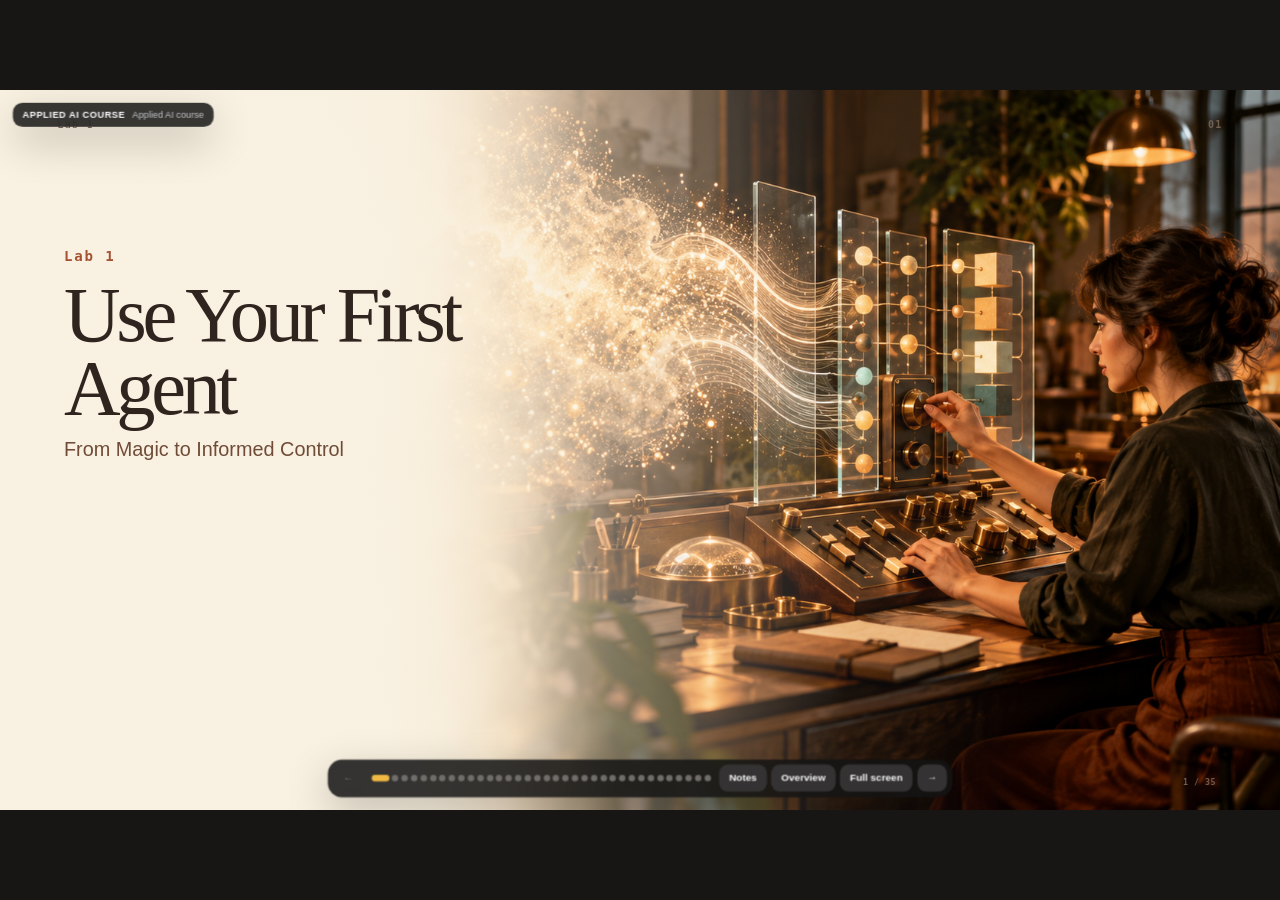
==== commit b74bbbca: "Publish 23-slide Lab 2 and responsive presentation viewers" ====
--- a/session-1/index.html
+++ b/session-1/index.html
@@ -1 +1,14 @@
-<!doctype html><html lang="en"><head><meta charset="utf-8"><meta name="viewport" content="width=device-width,initial-scale=1"><link rel="stylesheet" href="../shared/styles.css?v=20261012-final-lab-1"><link rel="stylesheet" href="../shared/final-lab.css?v=20261012-final-lab-1"><link rel="stylesheet" href="../shared/lab1-feedback.css?v=20261027-artifact"><link rel="stylesheet" href="../shared/lab1-next.css?v=20261026-refresh"><link rel="stylesheet" href="../shared/lab1-interface.css?v=20261026-refresh"><link rel="stylesheet" href="../shared/lab1-additions.css?v=20261101-merged"><link rel="stylesheet" href="../shared/introduction.css?v=20261101-merged"></head><body data-deck="complete"><main id="deck" aria-live="polite"></main><div class="topbar"><div><b id="deckTitle"></b><span>Applied AI course</span></div><div><span>Full version</span><b id="deckDuration"></b></div></div><nav class="controls"><button id="previous">←</button><div id="progress"></div><button id="notesButton">Notes</button><button id="overviewButton">Overview</button><button id="next">→</button></nav><aside id="notes" aria-hidden="true"><button id="closeNotes">×</button><h2 id="notesTitle"></h2><div id="notesBody"></div></aside><section id="overview"><header><div><p>SECTION OVERVIEW</p><h2>Slide sequence</h2></div><button id="closeOverview">Close</button></header><div id="overviewGrid"></div></section><script src="../shared/decks.js?v=20261012-final-lab-1"></script><script src="../shared/setup-deck.js?v=20261012-final-lab-1"></script><script src="../shared/final-lab-deck.js?v=20261012-final-lab-1"></script><script src="../shared/lab1-additions-deck.js?v=20261101-merged"></script><script src="../shared/introduction-deck.js?v=20261101-community-led"></script><script src="../shared/complete-deck.js?v=20261101-merged"></script><script src="../shared/lab1-feedback-notes.js?v=20261025-approved"></script><script src="../shared/participant-notes.js?v=20261101-community-led"></script><script src="../shared/app.js?v=20261101-participant-notes"></script><script src="../shared/final-lab-enhance.js?v=20261012-final-lab-1"></script><script src="../shared/lab1-feedback.js?v=20261027-artifact"></script><script src="../shared/lab1-next.js?v=20261026-refresh"></script><script src="../shared/lab1-interface-annotations.js?v=20261026-refresh"></script><script src="../shared/lab1-interface.js?v=20261026-refresh"></script><script src="../shared/lab1-additions.js?v=20261101-merged"></script><script src="../shared/lab1-hosting.js?v=20261101-merged"></script><script src="../shared/introduction.js?v=20261101-community-led"></script></body></html>
+<!doctype html>
+<html lang="en">
+<head>
+<meta charset="utf-8">
+<meta name="viewport" content="width=device-width, initial-scale=1">
+<title>Applied AI Lab 1</title>
+<link rel="stylesheet" href="../shared/fit-deck.css">
+<script src="../shared/fit-deck.js" defer></script>
+</head>
+<body>
+<iframe id="presentation" title="Applied AI Lab 1 presentation" allow="clipboard-write; fullscreen" allowfullscreen></iframe>
+<noscript><a href="deck.html">Open the presentation</a></noscript>
+</body>
+</html>
--- a/shared/fit-deck.css
+++ b/shared/fit-deck.css
@@ -0,0 +1,16 @@
+html, body {
+  margin: 0;
+  width: 100%;
+  height: 100%;
+  overflow: hidden;
+  background: #181614;
+}
+#presentation {
+  position: absolute;
+  top: 50%;
+  left: 50%;
+  width: 1600px;
+  height: 900px;
+  border: 0;
+  transform: translate(-50%, -50%) scale(var(--deck-scale, 1));
+}
